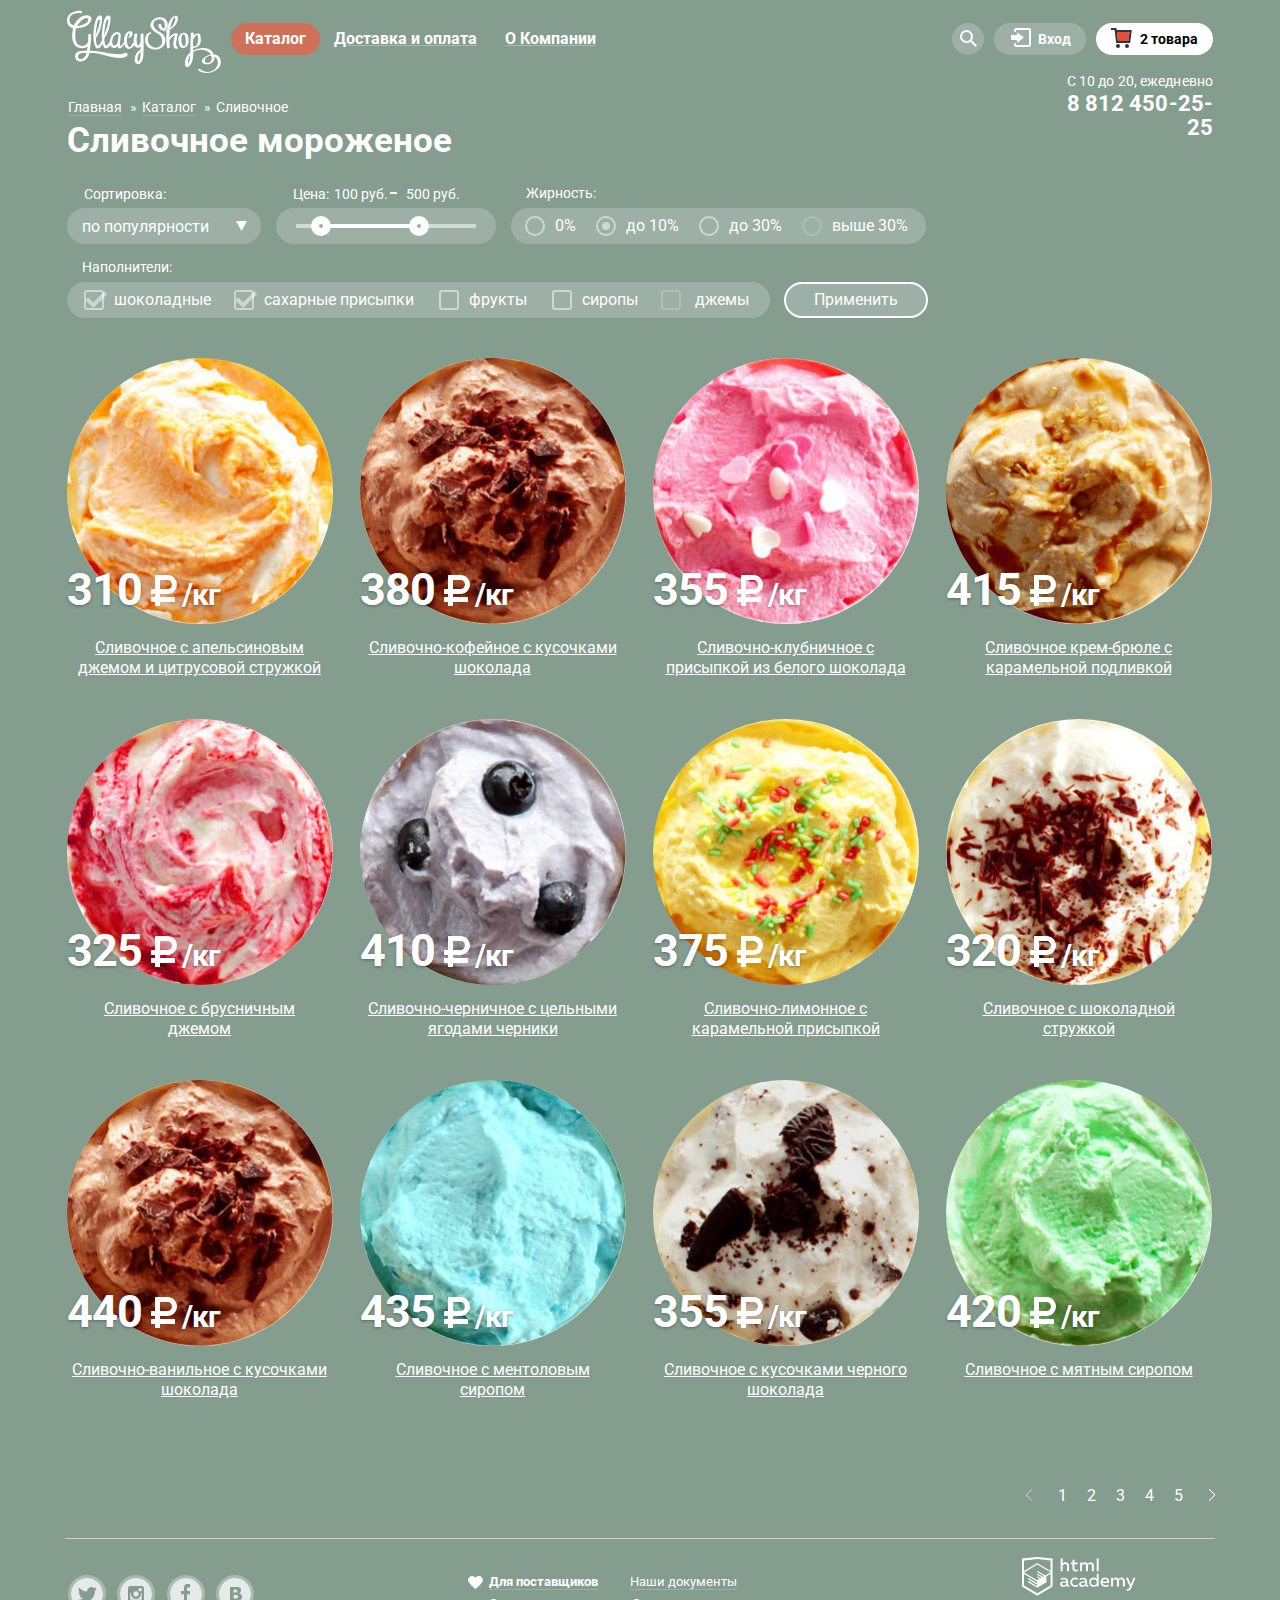
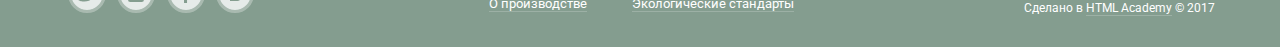
==== catalog.html @ d4433af8 "display none fixed in a radio and checkboxes" ====
<!DOCTYPE html>
<html lang="ru">
  <head>
    <meta charset="UTF-8">
    <title>HTML Academy: Глэйси, каталог</title>
    <link rel="stylesheet" href="css/normalize.css">
    <link rel="stylesheet" href="css/style.min.css">
  </head>
  <body>
    <div class="main-content inner-content">
      <div class="site-wrapper">
        <header class="main-header">
          <nav class="header-nav">
            <a href="index.html" class="main-page-link">
            <img class="top-header-logo" src="img/svg/logo-big.svg" width="154" height="64" alt="Логотип интернет-магазина мороженного &laquo;Gllacy Shop&raquo;"></a>
            <ul class="header-left-navigation-list _inner-left-nav-list">
              <li class="header-left-navigation-item">
                <a class="header-left-navigation-link __page-active">Каталог</a>
                <ul class="dropdown-inner">
                  <li class="dropdown-inner-item dropdown-underline">
                    <a class="dropdown-inner-link inner-title">Новинки</a>
                  </li>
                  <li class="dropdown-inner-item">
                    <a href="catalog.html" class="dropdown-inner-link __link-active">Сливочное</a>
                  </li>
                  <li class="dropdown-inner-item">
                    <a href="#" class="dropdown-inner-link">Щербеты</a>
                  </li>
                  <li class="dropdown-inner-item">
                    <a href="#" class="dropdown-inner-link">Фруктовый лед</a>
                  </li>
                  <li class="dropdown-inner-item">
                    <a href="#" class="dropdown-inner-link">Мелорин</a>
                  </li>
                </ul>
              </li>
              <li class="header-left-navigation-item">
                <a class="header-left-navigation-link" href="#">Доставка и оплата</a>
              </li>
              <li class="header-left-navigation-item">
                <a class="header-left-navigation-link" href="#">О Компании</a>
              </li>
            </ul>
            <ul class="header-right-navigation-list">
              <li class="header-right-navigation-item">
                <a class="header-right-navigation-link user-search" href="#">
                  <svg xmlns="http://www.w3.org/2000/svg" xmlns:xlink="http://www.w3.org/1999/xlink" width="35" height="35" viewBox="0 0 35 35">
                    <path class="lens" fill="#FFF" d="M16.958 15.527L11.75 10.32A6.455 6.455 0 0 0 13 6.5 6.5 6.5 0 1 0 6.5 13a6.465 6.465 0 0 0 3.839-1.263l5.205 5.204 1.414-1.414zM6.5 11C4.019 11 2 8.981 2 6.5S4.019 2 6.5 2 11 4.019 11 6.5 8.981 11 6.5 11z"></path>
                  </svg>
                </a>
                <form action="#" method="POST">
                  <label for="user-search" class="user-search-field"><span class="visually-hidden">Поиск</span>
                  <input type="text" class="user-search-text common-inputs" id="user-search" name="user-search" placeholder="Что ищем?">
                  </label>									
                </form>
              </li>
              <li class="header-right-navigation-item">
                <a class="header-right-navigation-link user-login" href="#">
                  <svg xmlns="http://www.w3.org/2000/svg" xmlns:xlink="http://www.w3.org/1999/xlink" width="21" height="19" viewBox="0 0 21 19">
                    <g fill="#FFF">
                      <path class="login" d="M6 14.875L12.917 9.5 6 4.125v2.917H-.042v4.917H6z"></path>
                      <path class="login" d="M18 0H5C3.9 0 3 .9 3 2v2h2V2h13v15H5v-2H3v2c0 1.1.9 2 2 2h13c1.1 0 2-.9 2-2V2c0-1.1-.9-2-2-2z"></path>
                    </g>
                  </svg>
                  Вход
                </a>
                <ul class="user-login-list">
                  <li>
                    <h2 class="visually-hidden">Вход в личный кабинет</h2>
                    <form class="user-login-form">
                      <p class="user-login-item">
                        <label for="user-login" class="visually-hidden">Электронная почта</label>
                        <input type="text" class="user-email-text common-inputs input-width" name="user-login" id="user-login" placeholder="Электронная почта" required>
                      </p>
                      <p class="user-login-item">
                        <label for="user-password" class="visually-hidden">Пароль</label>
                        <input type="text" class="user-password-text common-inputs input-width" name="user-password" id="user-password" placeholder="Пароль" required>
                      </p>
                      <div class="links-wrapper">
                        <p class="links-block">
                          <a href="#" class="forgot-password">Забыли пароль?</a>
                          <a href="#" class="new-registration">Новая регистрация</a>
                        </p>
                        <input type="submit" name="form-enter-btn" class="form-enter-btn btn-red-shadow" value="Войти">
                      </div>
                    </form>
                  </li>
                </ul>
              </li>
              <li class="header-right-navigation-item">
                <a class="header-right-navigation-link user-basket __not-empty-basket" href="#">
                  <svg xmlns="http://www.w3.org/2000/svg" width="21" height="20" viewBox="0 0 21 20">
                    <path fill="#E84D37" d="M5.888 4.031L6.922 13h10.45l1.176-8.969z"></path>
                    <circle fill="#343434" cx="6.984" cy="18" r="2"></circle>
                    <circle fill="#343434" cx="15.984" cy="18" r="2"></circle>
                    <path fill="#343434" d="M5.657 2.031L5.422 0H0v2h3.64l1.5 13h13.988l1.699-12.969H5.657zM17.372 13H6.922L5.888 4.031h12.66L17.372 13z"></path>
                  </svg>
                  2 товара
                </a>
                <ul class="goods-of-basket">
                  <li class="basket-goods-wrapper">
                    <ul class="basket-goods-list">
                      <li class="basket-goods-item">
                        <button class="goods-delete-btn" type="button">
                        <span class="visually-hidden">Удалить товар</span>
                        </button>
                        <div class="goods-item-logo goods-orange"></div>
                        <p class="goods-item-title">Пломбир с апельсиновым джемом</p>
                        <span class="goods-item-count">1,5 кг x <span class="goods-item-sum">300 руб.</span></span>
                        <span class="goods-item-price">300 руб.</span>
                      </li>
                      <li class="basket-goods-item">
                        <button class="goods-delete-btn" type="button">
                        <span class="visually-hidden">Удалить товар</span>
                        </button>
                        <div class="goods-item-logo goods-strawberry"></div>
                        <p class="goods-item-title">Пломбир с апельсиновым джемом</p>
                        <span class="goods-item-count">1,5 кг x <span class="goods-item-sum">300 руб.</span></span>
                        <span class="goods-item-price">300 руб.</span>
                      </li>
                    </ul>
                    <div class="basket-line"></div>
                    <div class="goods-summary-list">
                      <p class="goods-total-sum">
                        Итого: 750 руб.
                      </p>
                      <p class="goods-total-sum">
                        <a class="goods-purchase-btn btn-red-shadow">Оформить заказ</a>
                      </p>
                    </div>
                  </li>
                </ul>
              </li>
            </ul>
            <p class="header-right-contacts _inner-page-contacts">
              С 10 до 20, ежедневно <span class="nav-working-tel">8 812 450-25-25</span>
            </p>
          </nav>
        </header>
        <ul class="breadcrumbs">
          <li class="breadcrumbs-item">
            <a class="catalog-navigation-link index-page-link" href="index.html">Главная</a>
          </li>
          <li class="breadcrumbs-item">
            <a class="catalog-navigation-link catalog-page-link" href="#">Каталог</a>
          </li>
          <li class="breadcrumbs-item">
            <a class="catalog-navigation-link current-page-link">Сливочное</a>
          </li>
        </ul>
        <h1 class="content-title">Сливочное мороженое</h1>
        <section class="catalog-filters">
          <p class="visually-hidden">Фильтр товаров</p>
          <form class="filters-block" method="get" action="https://echo.htmlacademy.ru">
            <div class="form-filters-top">
              <div class="select-wrap">
                <span class="select-sort-title _sort-self-title">Сортировка:</span>
                <select name="select-sort" id="select-sort" class="select-sort">
                  <option value="by-popular" class="select-sort-item" selected>по популярности</option>
                  <option value="by-low-price" class="select-sort-item">сначала недорогие</option>
                  <option value="by-high-price" class="select-sort-item">сначала дорогие</option>
                  <option value="by-fat" class="select-sort-item">по жирности</option>
                </select>
                <svg class="select-arrow-down" xmlns="http://www.w3.org/2000/svg" width="11" height="10" viewBox="0 0 11 10">
                  <path id="icon-down" fill="#ffffff" d="M5.5 10L0 0h11"></path>
                </svg>
              </div>
              <div class="range-wrap">
                <div class="range-title">
                  <span class="range-duo-title _price-self-title">Цена:</span>
                  <label for="price-min" class="visually-hidden">Цена от</label>
                  <input type="text" name="price-min" id="price-min" class="price-min" placeholder="100 руб.">
                  <label for="price-max" class="visually-hidden">Цена до</label>
                  <input type="text" name="price-max" id="price-max" class="price-max" placeholder="500 руб.">
                </div>
                <div class="range-scale">
                  <div class="range-total">
                    <div class="range-limit"></div>
                  </div>
                  <div class="switch-first"></div>
                  <div class="switch-second"></div>
                </div>
              </div>
              <div class="radio-wrap">
                <span class="radio-wrap-title _fat-self-title">Жирность:</span>
                <div class="filters-background">
                  <ul class="radio-wrap-list">
                    <li class="radio-wrap-item">
                      <input class="fat-filter visually-hidden" type="radio" name="radio" id="fat_0">
                      <label for="fat_0" tabindex="0">0%</label>													
                    </li>
                    <li class="radio-wrap-item">
                      <input class="fat-filter visually-hidden" type="radio" name="radio" id="fat_10" checked>
                      <label for="fat_10" tabindex="0">до 10%</label>
                    </li>
                    <li class="radio-wrap-item">
                      <input class="fat-filter visually-hidden" type="radio" name="radio" id="fat_30">
                      <label for="fat_30" tabindex="0">до 30%</label>
                    </li>
                    <li class="radio-wrap-item">
                      <input class="fat-filter visually-hidden" type="radio" name="radio" id="fat_more_30" disabled>
                      <label for="fat_more_30" tabindex="0">выше 30%</label>
                    </li>
                  </ul>
                </div>
              </div>
            </div>
            <div class="form-filters-bottom">
              <div class="checkbox-wrap">
                <span class="checkbox-wrap-title">Наполнители:</span>
                <div class="filters-background">
                  <ul class="checkbox-list">
                    <li class="checkbox-list-item">
                      <input type="checkbox" class="extends extends_0 visually-hidden" name="extends_0" id="extends_0" checked>
                      <label for="extends_0" tabindex="0">шоколадные</label>
                    </li>
                    <li class="checkbox-list-item">
                      <input type="checkbox" class="extends extends_1 visually-hidden" name="extends_1" id="extends_1" checked>
                      <label for="extends_1" tabindex="0">сахарные присыпки</label>
                    </li>
                    <li class="checkbox-list-item">
                      <input type="checkbox" class="extends extends_2 visually-hidden" name="extends_2" id="extends_2">
                      <label for="extends_2" tabindex="0">фрукты</label>
                    </li>
                    <li class="checkbox-list-item">
                      <input type="checkbox" class="extends extends_3 visually-hidden" name="extends_3" id="extends_3">
                      <label for="extends_3" tabindex="0">сиропы</label>
                    </li>
                    <li class="checkbox-list-item">
                      <input type="checkbox" class="extends extends_4 visually-hidden" name="extends_4" id="extends_4" disabled>
                      <label for="extends_4" tabindex="0">джемы</label>
                    </li>
                  </ul>
                </div>
              </div>
              <button type="submit" class="form-accept-btn">Применить</button>
            </div>
          </form>
        </section>
        <section class="catalog-block">
          <ul class="catalog-list">
            <li class="catalog-item item-padding">
              <img class="catalog-item-img" alt="Сливочное с апельсиновым джемом и цитрусовой стружкой" width="266" height="266" src="img/jpeg/ice-orange.jpg">
              <p class="catalog-item-sum">
                310 
                <span class="inner-amount">
                  <svg xmlns="http://www.w3.org/2000/svg" width="31" height="36" viewBox="0 0 31 36">
                    <path fill="#FFF" d="M11 21h7.451c5.247 0 9.5-4.253 9.5-9.5S23.698 2 18.451 2H6v14H2v5h4v3H2v5h4v4h5v-4h15v-5H11v-3zm0-14h7.451v-.03a4.53 4.53 0 0 1 0 9.06V16H11V7z"></path>
                  </svg>
                </span>
                <span class="ice-weight">/кг</span>
              </p>
              <p class="link-description">
                <a class="catalog-item-link" href="#">Сливочное с апельсиновым джемом и цитрусовой стружкой</a>
              </p>
              <a class="catalog-fast-preview btn-red-shadow">Быстрый просмотр</a>
            </li>
            <li class="catalog-item item-padding">
              <img class="catalog-item-img" alt="Сливочно-кофейное с кусочками шоколада" width="266" height="266" src="img/jpeg/ice-choco.jpg">
              <p class="catalog-item-sum">
                380 
                <span class="inner-amount">
                  <svg xmlns="http://www.w3.org/2000/svg" width="31" height="36" viewBox="0 0 31 36">
                    <path fill="#FFF" d="M11 21h7.451c5.247 0 9.5-4.253 9.5-9.5S23.698 2 18.451 2H6v14H2v5h4v3H2v5h4v4h5v-4h15v-5H11v-3zm0-14h7.451v-.03a4.53 4.53 0 0 1 0 9.06V16H11V7z"></path>
                  </svg>
                </span>
                <span class="ice-weight">/кг</span>
              </p>
              <p class="link-description">
                <a class="catalog-item-link" href="#">Сливочно-кофейное с кусочками шоколада</a>
              </p>
              <a class="catalog-fast-preview btn-red-shadow">Быстрый просмотр</a>
            </li>
            <li class="catalog-item item-padding">
              <img class="catalog-item-img" alt="Сливочно-клубничное с присыпкой из белого шоколада" width="266" height="266" src="img/jpeg/ice-strawberry.jpg">
              <p class="catalog-item-sum">
                355 
                <span class="inner-amount">
                  <svg xmlns="http://www.w3.org/2000/svg" width="31" height="36" viewBox="0 0 31 36">
                    <path fill="#FFF" d="M11 21h7.451c5.247 0 9.5-4.253 9.5-9.5S23.698 2 18.451 2H6v14H2v5h4v3H2v5h4v4h5v-4h15v-5H11v-3zm0-14h7.451v-.03a4.53 4.53 0 0 1 0 9.06V16H11V7z"></path>
                  </svg>
                </span>
                <span class="ice-weight">/кг</span>
              </p>
              <p class="link-description">
                <a class="catalog-item-link" href="#">Сливочно-клубничное с присыпкой из белого шоколада</a>
              </p>
              <a class="catalog-fast-preview btn-red-shadow">Быстрый просмотр</a>
            </li>
            <li class="catalog-item item-padding">
              <img class="catalog-item-img" alt="Сливочное крем-брюле с карамельной подливкой" width="266" height="266" src="img/jpeg/ice-caramel.jpg">
              <p class="catalog-item-sum">
                415 
                <span class="inner-amount">
                  <svg xmlns="http://www.w3.org/2000/svg" width="31" height="36" viewBox="0 0 31 36">
                    <path fill="#FFF" d="M11 21h7.451c5.247 0 9.5-4.253 9.5-9.5S23.698 2 18.451 2H6v14H2v5h4v3H2v5h4v4h5v-4h15v-5H11v-3zm0-14h7.451v-.03a4.53 4.53 0 0 1 0 9.06V16H11V7z"></path>
                  </svg>
                </span>
                <span class="ice-weight">/кг</span>
              </p>
              <p class="link-description">
                <a class="catalog-item-link" href="#">Сливочное крем-брюле с карамельной подливкой</a>
              </p>
              <a class="catalog-fast-preview btn-red-shadow">Быстрый просмотр</a>
            </li>
            <li class="catalog-item item-padding">
              <img class="catalog-item-img" src="img/jpeg/ice-cowberry.jpg" alt="Сливочное с брусничным джемом" width="266" height="266">
              <p class="catalog-item-sum">
                325 
                <span class="inner-amount">
                  <svg xmlns="http://www.w3.org/2000/svg" width="31" height="36" viewBox="0 0 31 36">
                    <path fill="#FFF" d="M11 21h7.451c5.247 0 9.5-4.253 9.5-9.5S23.698 2 18.451 2H6v14H2v5h4v3H2v5h4v4h5v-4h15v-5H11v-3zm0-14h7.451v-.03a4.53 4.53 0 0 1 0 9.06V16H11V7z"></path>
                  </svg>
                </span>
                <span class="ice-weight">/кг</span>
              </p>
              <p class="link-description">
                <a class="catalog-item-link" href="#">Сливочное с брусничным джемом</a>								
              </p>
              <a class="catalog-fast-preview btn-red-shadow">Быстрый просмотр</a>
            </li>
            <li class="catalog-item item-padding">
              <img class="catalog-item-img" src="img/jpeg/ice-blueberry.jpg" alt="Сливочно-черничное с цельными ягодами черники" width="266" height="266">
              <p class="catalog-item-sum">
                410 
                <span class="inner-amount">
                  <svg xmlns="http://www.w3.org/2000/svg" width="31" height="36" viewBox="0 0 31 36">
                    <path fill="#FFF" d="M11 21h7.451c5.247 0 9.5-4.253 9.5-9.5S23.698 2 18.451 2H6v14H2v5h4v3H2v5h4v4h5v-4h15v-5H11v-3zm0-14h7.451v-.03a4.53 4.53 0 0 1 0 9.06V16H11V7z"></path>
                  </svg>
                </span>
                <span class="ice-weight">/кг</span>
              </p>
              <p class="link-description">
                <a class="catalog-item-link" href="#">Сливочно-черничное с цельными ягодами черники</a>
              </p>
              <a class="catalog-fast-preview btn-red-shadow">Быстрый просмотр</a>
            </li>
            <li class="catalog-item item-padding">
              <img class="catalog-item-img" src="img/jpeg/ice-lemon.jpg" alt="Сливочно-лимонное с карамельной присыпкой" width="266" height="266">
              <p class="catalog-item-sum">
                375 
                <span class="inner-amount">
                  <svg xmlns="http://www.w3.org/2000/svg" width="31" height="36" viewBox="0 0 31 36">
                    <path fill="#FFF" d="M11 21h7.451c5.247 0 9.5-4.253 9.5-9.5S23.698 2 18.451 2H6v14H2v5h4v3H2v5h4v4h5v-4h15v-5H11v-3zm0-14h7.451v-.03a4.53 4.53 0 0 1 0 9.06V16H11V7z"></path>
                  </svg>
                </span>
                <span class="ice-weight">/кг</span>
              </p>
              <p class="link-description">
                <a class="catalog-item-link" href="#">Сливочно-лимонное с карамельной присыпкой</a>
              </p>
              <a class="catalog-fast-preview btn-red-shadow">Быстрый просмотр</a>
            </li>
            <li class="catalog-item item-padding">
              <img class="catalog-item-img" src="img/jpeg/ice-powder.jpg" alt="Сливочное с шоколадной стружкой" width="266" height="266">
              <p class="catalog-item-sum">
                320 
                <span class="inner-amount">
                  <svg xmlns="http://www.w3.org/2000/svg" width="31" height="36" viewBox="0 0 31 36">
                    <path fill="#FFF" d="M11 21h7.451c5.247 0 9.5-4.253 9.5-9.5S23.698 2 18.451 2H6v14H2v5h4v3H2v5h4v4h5v-4h15v-5H11v-3zm0-14h7.451v-.03a4.53 4.53 0 0 1 0 9.06V16H11V7z"></path>
                  </svg>
                </span>
                <span class="ice-weight">/кг</span>
              </p>
              <p class="link-description">
                <a class="catalog-item-link" href="#">Сливочное с шоколадной стружкой</a>								
              </p>
              <a class="catalog-fast-preview btn-red-shadow">Быстрый просмотр</a>
            </li>
            <li class="catalog-item item-padding">
              <img class="catalog-item-img" src="img/jpeg/ice-choco.jpg" alt="Сливочно-ванильное с кусочками шоколада" width="266" height="266">
              <p class="catalog-item-sum">
                440 
                <span class="inner-amount">
                  <svg xmlns="http://www.w3.org/2000/svg" width="31" height="36" viewBox="0 0 31 36">
                    <path fill="#FFF" d="M11 21h7.451c5.247 0 9.5-4.253 9.5-9.5S23.698 2 18.451 2H6v14H2v5h4v3H2v5h4v4h5v-4h15v-5H11v-3zm0-14h7.451v-.03a4.53 4.53 0 0 1 0 9.06V16H11V7z"></path>
                  </svg>
                </span>
                <span class="ice-weight">/кг</span>
              </p>
              <p class="link-description">
                <a class="catalog-item-link" href="#">Сливочно-ванильное с кусочками шоколада</a>
              </p>
              <a class="catalog-fast-preview btn-red-shadow">Быстрый просмотр</a>
            </li>
            <li class="catalog-item item-padding">
              <img class="catalog-item-img" src="img/jpeg/ice-menthol.jpg" alt="Сливочное с ментоловым сиропом" width="266" height="266">
              <p class="catalog-item-sum">
                435 
                <span class="inner-amount">
                  <svg xmlns="http://www.w3.org/2000/svg" width="31" height="36" viewBox="0 0 31 36">
                    <path fill="#FFF" d="M11 21h7.451c5.247 0 9.5-4.253 9.5-9.5S23.698 2 18.451 2H6v14H2v5h4v3H2v5h4v4h5v-4h15v-5H11v-3zm0-14h7.451v-.03a4.53 4.53 0 0 1 0 9.06V16H11V7z"></path>
                  </svg>
                </span>
                <span class="ice-weight">/кг</span>
              </p>
              <p class="link-description">
                <a class="catalog-item-link" href="#">Сливочное с ментоловым сиропом</a>								
              </p>
              <a class="catalog-fast-preview btn-red-shadow">Быстрый просмотр</a>
            </li>
            <li class="catalog-item item-padding">
              <img class="catalog-item-img" src="img/jpeg/ice-black-choco.jpg" alt="Сливочное с кусочками черного шоколада" width="266" height="266">
              <p class="catalog-item-sum">
                355 
                <span class="inner-amount">
                  <svg xmlns="http://www.w3.org/2000/svg" width="31" height="36" viewBox="0 0 31 36">
                    <path fill="#FFF" d="M11 21h7.451c5.247 0 9.5-4.253 9.5-9.5S23.698 2 18.451 2H6v14H2v5h4v3H2v5h4v4h5v-4h15v-5H11v-3zm0-14h7.451v-.03a4.53 4.53 0 0 1 0 9.06V16H11V7z"></path>
                  </svg>
                </span>
                <span class="ice-weight">/кг</span>
              </p>
              <p class="link-description">
                <a class="catalog-item-link" href="#">Сливочное с кусочками черного шоколада</a>
              </p>
              <a class="catalog-fast-preview btn-red-shadow">Быстрый просмотр</a>
            </li>
            <li class="catalog-item item-padding">
              <img class="catalog-item-img" src="img/jpeg/ice-mint.jpg" alt="Сливочное с мятным сиропом" width="266" height="266">
              <p class="catalog-item-sum">
                420 
                <span class="inner-amount">
                  <svg xmlns="http://www.w3.org/2000/svg" width="31" height="36" viewBox="0 0 31 36">
                    <path fill="#FFF" d="M11 21h7.451c5.247 0 9.5-4.253 9.5-9.5S23.698 2 18.451 2H6v14H2v5h4v3H2v5h4v4h5v-4h15v-5H11v-3zm0-14h7.451v-.03a4.53 4.53 0 0 1 0 9.06V16H11V7z"></path>
                  </svg>
                </span>
                <span class="ice-weight">/кг</span>
              </p>
              <p class="link-description">
                <a class="catalog-item-link" href="#">Сливочное с мятным сиропом</a>								
              </p>
              <a class="catalog-fast-preview btn-red-shadow">Быстрый просмотр</a>
            </li>
          </ul>
        </section>
        <ul class="catalog-pagination">
          <li class="pagination-item">
            <a href="#" class="previous-page">
              <svg xmlns="http://www.w3.org/2000/svg" width="8" height="12" viewBox="0 0 8 12">
                <path fill="#C1C6CE" d="M7.237 5.642L1.729.133a.506.506 0 1 0-.716.716L6.163 6l-5.151 5.15a.507.507 0 0 0 .716.717l5.509-5.509a.504.504 0 0 0 0-.716z"></path>
              </svg>
            </a>
          </li>
          <li class="pagination-item">
            <a class="page-number page-number-current">1</a>
          </li>
          <li class="pagination-item">
            <a class="page-number" href="#">2</a>
          </li>
          <li class="pagination-item">
            <a class="page-number" href="#">3</a>
          </li>
          <li class="pagination-item">
            <a class="page-number" href="#">4</a>
          </li>
          <li class="pagination-item">
            <a class="page-number" href="#">5</a>
          </li>
          <li class="pagination-item">
            <a href="#" class="next-page">
              <svg xmlns="http://www.w3.org/2000/svg" width="8" height="12" viewBox="0 0 8 12">
                <path fill="#fff" d="M7.237 5.642L1.729.133a.506.506 0 1 0-.716.716L6.163 6l-5.151 5.15a.507.507 0 0 0 .716.717l5.509-5.509a.504.504 0 0 0 0-.716z"></path>
              </svg>
            </a>
          </li>
        </ul>
        <div class="footer-line"></div>
        <footer class="main-footer">
          <div class="footer-bottom">
            <ul class="social-list _social-inner">
              <li class="social-item">
                <a class="social-btn social-btn-twitter" href="#">
                  <span class="visually-hidden">Twitter</span>
                  <svg xmlns="http://www.w3.org/2000/svg" width="32" height="32" viewBox="0 0 32 32">
                    <path class="twitter" fill="#e6ebe9" d="M16 0C7.164 0 0 7.164 0 16c0 8.837 7.164 16 16 16 8.837 0 16-7.163 16-16 0-8.836-7.163-16-16-16zm7.944 12.809c-.251 6.516-3.463 10.832-10.992 10.702h-.486c-.447 0-4.543-.443-5.344-1.823 2.479.19 4.247-.406 5.12-1.136-1.048-.289-2.923-.461-3.251-2.848.384.104.618.221 1.299.113-1.307-.824-2.758-1.519-2.679-3.643.311.317 1.164.518 1.46.457-.768-.233-2.149-3.244-.974-4.781 1.984 1.79 4.075 3.482 7.804 3.643.227-2.214 1.24-3.699 3.168-4.325 1.84-.479 3.255.26 3.901 1.138.737-.224 1.453-.466 2.193-.685-.004.833-.569 1.463-.935 1.709.747.165 1.423-.475 1.423-.475-.184.963-1.094 1.725-1.707 1.954z"></path>
                  </svg>
                </a>
              </li>
              <li class="social-item">
                <a class="social-btn social-btn-instagram" href="#">
                  <span class="visually-hidden">Instagram</span>
                  <svg xmlns="http://www.w3.org/2000/svg" width="32" height="32" viewBox="0 0 32 32">
                    <g fill="#e6ebe9">
                      <path class="instagram" d="M20.916 16a4.938 4.938 0 1 1-9.877 0c0-.394.051-.773.138-1.14h-.897v6.838h11.396V14.86h-.897c.086.367.137.746.137 1.14z"></path>
                      <path class="instagram" d="M15.978 18.659c1.466 0 2.659-1.193 2.659-2.659s-1.193-2.659-2.659-2.659c-1.466 0-2.659 1.193-2.659 2.659s1.192 2.659 2.659 2.659zm2.659-8.357h3.039v3.039h-3.039z"></path>
                      <path class="instagram" d="M16 0C7.164 0 0 7.164 0 16c0 8.837 7.164 16 16 16 8.837 0 16-7.163 16-16 0-8.836-7.163-16-16-16zm7.955 21.698a2.285 2.285 0 0 1-2.279 2.279H10.279A2.285 2.285 0 0 1 8 21.698V10.302a2.286 2.286 0 0 1 2.279-2.279h11.396a2.286 2.286 0 0 1 2.279 2.279v11.396z"></path>
                    </g>
                  </svg>
                </a>
              </li>
              <li class="social-item">
                <a class="social-btn social-btn-facebook" href="#">
                  <span class="visually-hidden">Facebook</span>
                  <svg xmlns="http://www.w3.org/2000/svg" width="32" height="32" viewBox="0 0 32 32">
                    <path class="facebook" fill="#e6ebe9" d="M16 0C7.164 0 0 7.163 0 16s7.164 16 16 16c8.837 0 16-7.164 16-16S24.837 0 16 0zm4.062 9.455h-3.021v3.444h3.021v3.445h-3.021v8.61H14.02v-8.61H11v-3.445h3.021V9.455c0-1.902 1.353-3.445 3.021-3.445h3.021v3.445z"></path>
                  </svg>
                </a>
              </li>
              <li class="social-item">
                <a class="social-btn social-btn-vkontakte" href="#">
                  <span class="visually-hidden">Vkontakte</span>
                  <svg xmlns="http://www.w3.org/2000/svg" width="32" height="32" viewBox="0 0 32 32">
                    <g fill="#e6ebe9">
                      <path class="vkontakte" d="M16.637 14.495c.402-.019.719-.082.951-.188.326-.145.54-.33.641-.559.101-.229.15-.496.15-.797 0-.232-.058-.465-.174-.697-.116-.232-.322-.405-.617-.517-.264-.1-.592-.155-.984-.165a76.242 76.242 0 0 0-1.652-.014h-.339v2.965h.565c.571 0 1.057-.009 1.459-.028zm1.481 2.589c-.282-.081-.672-.125-1.166-.132a127.97 127.97 0 0 0-1.55-.009h-.79v3.493h.264c1.014 0 1.74-.003 2.18-.009a3.2 3.2 0 0 0 1.212-.245c.377-.157.633-.364.774-.625s.214-.562.214-.9c0-.446-.088-.788-.261-1.03-.17-.241-.464-.423-.877-.543z"></path>
                      <path class="vkontakte" d="M16 0C7.164 0 0 7.164 0 16c0 8.837 7.164 16 16 16 8.837 0 16-7.163 16-16 0-8.836-7.163-16-16-16zm6.602 20.531a3.73 3.73 0 0 1-1.124 1.327c-.552.415-1.161.71-1.823.886s-1.501.264-2.519.264h-6.121V8.987h5.443c1.13 0 1.957.038 2.48.113a5.126 5.126 0 0 1 1.561.5c.533.27.929.632 1.189 1.087.26.455.392.975.392 1.558 0 .678-.179 1.278-.536 1.795-.358.518-.863.92-1.517 1.208v.075c.917.182 1.642.559 2.179 1.13.537.571.807 1.325.807 2.261 0 .678-.138 1.283-.411 1.817z"></path>
                    </g>
                  </svg>
                </a>
              </li>
            </ul>
            <ul class="footer-subnavigation">
              <li class="footer-subnavigation-item">
                <a class="footer-subnavigation-link footer-link-heart" href="#">Для поставщиков</a>
              </li>
              <li class="footer-subnavigation-item">
                <a class="footer-subnavigation-link" href="#">Наши документы</a>
              </li>
              <li class="footer-subnavigation-item">
                <a class="footer-subnavigation-link" href="#">О производстве</a>
              </li>
              <li class="footer-subnavigation-item">
                <a class="footer-subnavigation-link" href="#">Экологические стандарты</a>
              </li>
            </ul>
            <div class="footer-copyright">
              <p class="footer-copyright-text">
                <a class="go-to-htmlacademy" href="https://htmlacademy.ru/intensive/htmlcss">
                <img src="img/svg/logo-htmlacademy-small.svg" alt="Логотип HTMLAcademy" width="120" height="39" class="footer-studio-logo">
                </a>
                Сделано в <a class="footer-studio-label" href="https://htmlacademy.ru/intensive/htmlcss">HTML Academy</a> © 2017
              </p>
            </div>
          </div>
        </footer>
      </div>
    </div>
  </body>
</html>
---- css/style.min.css ----
@import url(https://fonts.googleapis.com/css?family=Roboto:400,700&subset=cyrillic);html,body{margin:0;padding:0}body{font-family:'roboto','Arial',sans-serif;font-size:16px;line-height:20px}.main-content{-webkit-transition:background-image .5s ease,background-color .5s ease;-o-transition:background-image .5s ease,background-color .5s ease;transition:background-image .5s ease,background-color .5s ease;color:#fff;background-color:#849d8f;background-image:url(../img/jpeg/ice-big.png);background-repeat:no-repeat;background-position:top center}.site-wrapper{width:1200px;margin:0 auto}.main-content::before,.main-content::after{visibility:hidden;content:''}.main-content::before{background-image:url(../img/jpeg/ice-big-2.png)}.main-content::after{background-image:url(../img/jpeg/ice-big-3.png)}input[type='email'],.common-inputs,.feedback-area{min-width:345px;margin-right:5px;padding:10px;border:1px solid #b2b2b2;border-radius:5px;background-color:#fff}input[type='email']:hover,.common-inputs:hover{-webkit-box-shadow:0 0 0 1px rgba(211,211,210,1) inset;box-shadow:0 0 0 1px rgba(211,211,210,1) inset}.header-left-navigation-list,.header-right-navigation-list,.catalog-item,.breadcrumbs-item,.pagination-item,.features-item,.user-login-list{list-style-type:none}.header-left-navigation-link,.main-navigation-link,.catalog-navigation-link,.page-number{font-weight:700;text-decoration:none;color:#fff;border-bottom:1px solid rgb(157,177,165)}.main-header{position:relative;-webkit-box-sizing:border-box;box-sizing:border-box;padding:10px 27px 0 27px}.header-nav{position:relative;display:-webkit-box;display:-ms-flexbox;display:flex;margin-right:auto;margin-left:auto;-webkit-box-align:center;-ms-flex-align:center;align-items:center;-ms-flex-wrap:wrap;flex-wrap:wrap}.top-header-logo{-ms-flex-item-align:start;align-self:flex-start}.header-left-navigation-list{display:-webkit-box;display:-ms-flexbox;display:flex;margin:0;margin-left:2px;padding:0;padding-left:8px;-webkit-box-align:center;-ms-flex-align:center;align-items:center;-ms-flex-wrap:wrap;flex-wrap:wrap}._inner-left-nav-list{margin-bottom:7px;margin-left:2px}.header-left-navigation-item{position:relative;padding-bottom:5px}.header-left-navigation-link{font-size:16px;line-height:18px;display:inline-block;padding:7px 14px;text-decoration:underline solid rgba(255,255,255,.3);border-bottom:none;-webkit-text-decoration:underline solid rgba(255,255,255,.3)}.__page-active{text-decoration:none;border-radius:20px;background-color:#d07058}.header-left-navigation-item:hover .header-left-navigation-link{color:#000;border-bottom:none;border-radius:25px;background-color:#fff}.header-left-navigation-link:not(.__page-active):active{color:#000;background-color:#eaeaea;-webkit-box-shadow:inset 0 2px 2px 0 rgba(105,105,105,.9);box-shadow:inset 0 2px 2px 0 rgba(105,105,105,.9)}.header-left-navigation-item:hover .dropdown-inner{display:block}.dropdown-inner{position:absolute;z-index:1;top:37px;display:none;overflow:hidden;width:145px;margin:0;padding:0;list-style:none;border-radius:5px;background-color:#f7f6f1;font-size:14px;line-height:16px}.dropdown-inner-item{width:100%}.dropdown-inner-link{display:inline-block;width:100%;padding:7px 15px;text-decoration:none;color:#000}.__link-active{background-color:#d07058}.dropdown-inner-link:not(.inner-title):hover{background-color:rgba(251,222,216,.9)}.dropdown-inner-link:not(.__link-active):not(.inner-title):active{background-color:rgba(246,181,165,.9)}.inner-title{font-weight:700;background-image:-webkit-gradient(linear,left top,left bottom,from(#d1d0ce),to(#d1d0ce));background-image:-webkit-linear-gradient(#d1d0ce,#d1d0ce);background-image:-o-linear-gradient(#d1d0ce,#d1d0ce);background-image:linear-gradient(#d1d0ce,#d1d0ce);background-repeat:no-repeat;background-position:left 7px bottom;background-size:128px 1px}.header-right-navigation-list{font-size:14px;line-height:16px;display:-webkit-box;display:-ms-flexbox;display:flex;width:450px;margin:0;margin-bottom:7px;margin-left:auto;padding:0;-webkit-box-pack:end;-ms-flex-pack:end;justify-content:flex-end;-webkit-box-align:center;-ms-flex-align:center;align-items:center;-ms-flex-wrap:wrap;flex-wrap:wrap}._main-list{margin-bottom:0}.header-right-navigation-item{position:relative;margin-left:10px;padding-bottom:5px}.header-right-navigation-item:hover .goods-of-basket{z-index:4;display:-webkit-box;display:-ms-flexbox;display:flex}.header-right-navigation-link{font-weight:700;display:inline-block;vertical-align:middle;text-decoration:none;color:#fff}.header-right-navigation-link:active{color:#000;background-color:#eaeaea;-webkit-box-shadow:inset 0 2px 2px 0 rgba(105,105,105,.9);box-shadow:inset 0 2px 2px 0 rgba(105,105,105,.9)}.user-search{position:relative;width:32px;height:32px;text-align:center;border-radius:50%;background-color:rgba(255,255,255,.2)}.header-right-navigation-item:hover .user-search,.header-right-navigation-item:hover .user-login,.header-right-navigation-item:hover .user-basket{cursor:pointer;color:#000;background-color:#fff}.user-search svg{position:absolute;top:7px;left:8px}.header-right-navigation-item:hover svg .lens,.header-right-navigation-item:hover svg .login,.header-right-navigation-item:hover svg .basket{fill:#000}.user-search-field{position:absolute;top:37px;right:0;display:none;padding:20px 10px;border-radius:5px;background-color:#f7f6f1;-webkit-box-shadow:0 10px 30px 0 rgba(0,0,0,.5);box-shadow:0 10px 30px 0 rgba(0,0,0,.5)}.header-right-navigation-item:hover .user-search-field{z-index:1;display:block}.header-right-navigation-item:hover{border-radius:20px}.user-search-field .user-search-text{width:310px;margin-right:0}.user-login{position:relative;-webkit-box-sizing:border-box;box-sizing:border-box;width:92px;padding-top:8px;padding-bottom:8px;padding-left:28px;text-align:center;border-radius:25px;background-color:rgba(255,255,255,.2)}.user-login svg{position:absolute;top:5px;left:17px}.user-login-list{position:relative;display:none}.header-right-navigation-item:hover .user-login-list{display:block}.user-login-form{position:absolute;z-index:1;top:5px;right:0;-webkit-box-sizing:border-box;box-sizing:border-box;width:275px;padding:20px 20px;border-radius:5px;background-color:#f7f6f1;-webkit-box-shadow:0 10px 30px 0 rgba(0,0,0,.5);box-shadow:0 10px 30px 0 rgba(0,0,0,.5)}.user-login-item{margin:0;margin-bottom:20px}.links-wrapper{display:-webkit-box;display:-ms-flexbox;display:flex;flex-direction:row-reverse;-webkit-box-orient:horizontal;-webkit-box-direction:reverse;-ms-flex-direction:row-reverse;-ms-flex-wrap:wrap;flex-wrap:wrap}.links-block{font-size:13px;line-height:24px;width:120px;margin:0;margin-left:15px}.links-block a{color:#000}.links-block a:hover,.footer-studio-label:hover,.footer-subnavigation-link:hover,.catalog-item-link:hover,.rubric-link:hover,.catalog-navigation-link:hover{color:#e84d37}.input-width{-webkit-box-sizing:border-box;box-sizing:border-box;min-width:100%}.form-enter-btn{font-weight:700;padding:17px 25px;text-align:center;color:#fff;border:none;border-radius:30px;background-image:-webkit-gradient(linear,left bottom,left top,from(#e74a35),to(#f26843));background-image:-webkit-linear-gradient(bottom,#e74a35,#f26843);background-image:-o-linear-gradient(bottom,#e74a35,#f26843);background-image:linear-gradient(to top,#e74a35,#f26843)}.user-basket{position:relative;-webkit-box-sizing:border-box;box-sizing:border-box;width:117px;padding-top:8px;padding-right:13px;padding-bottom:8px;padding-left:42px;text-align:center;border-radius:25px;background-color:rgba(255,255,255,.2)}.user-basket svg{position:absolute;top:5px;left:15px}._main-basket{width:100px}.__not-empty-basket{color:#000;background-color:#fff}.__not-empty-basket svg #basket{fill:#000}.goods-of-basket{font-size:13px;line-height:16px;position:absolute;z-index:1;top:37px;right:0;display:-webkit-box;display:-ms-flexbox;display:flex;display:none;-webkit-box-orient:vertical;-webkit-box-direction:normal;-ms-flex-direction:column;flex-direction:column;-webkit-box-sizing:border-box;box-sizing:border-box;width:540px;padding:0;padding:25px 15px 5px 15px;list-style:none;color:#000;border-radius:5px;background-color:#f7f6f1;-webkit-box-shadow:0 10px 30px 0 rgba(0,0,0,.5);box-shadow:0 10px 30px 0 rgba(0,0,0,.5);-ms-flex-wrap:wrap;flex-wrap:wrap}.basket-goods-wrapper{position:relative}.basket-goods-list{display:-webkit-box;display:-ms-flexbox;display:flex;padding:0;list-style:inherit;-ms-flex-wrap:wrap;flex-wrap:wrap}.basket-line{position:absolute;left:0;width:500px;height:1px;background-color:#cacac7}.basket-goods-item{position:relative;display:-webkit-box;display:-ms-flexbox;display:flex;margin-bottom:35px;-webkit-box-align:center;-ms-flex-align:center;align-items:center}.goods-delete-btn{position:relative;left:-7px;display:inline-block;padding:10px;cursor:pointer;border:none;background:transparent}.goods-item-logo{width:32px;height:32px;margin-right:15px;margin-left:20px;border-radius:50%;background-repeat:no-repeat;background-size:cover}.goods-orange{background-image:url(../img/jpeg/ice-orange.jpg)}.goods-strawberry{background-image:url(../img/jpeg/ice-strawberry.jpg)}.goods-item-title{margin:0;margin-right:30px}.goods-delete-btn::before,.goods-delete-btn::after{position:absolute;top:10px;left:2px;display:inline-block;width:15px;height:1px;content:'';background-color:#000}.goods-delete-btn::before{-webkit-transform:rotate(45deg);-ms-transform:rotate(45deg);transform:rotate(45deg)}.goods-delete-btn::after{-webkit-transform:rotate(-45deg);-ms-transform:rotate(-45deg);transform:rotate(-45deg)}.goods-item-count{margin-right:30px}.goods-item-sum{color:#a6a6a5}.goods-summary-list{display:-webkit-box;display:-ms-flexbox;display:flex;flex-direction:column;width:180px;margin-top:10px;margin-left:auto;padding:0;list-style:none;-webkit-box-orient:vertical;-webkit-box-direction:normal;-ms-flex-direction:column;-webkit-box-pack:end;-ms-flex-pack:end;justify-content:flex-end}.goods-total-sum{font-size:15px;font-weight:700;line-height:18px;margin:0;margin-bottom:20px;text-align:right}.goods-purchase-btn{font-size:18px;font-weight:700;line-height:24px;padding:10px 15px;text-align:center;color:#fff;border:none;border-radius:30px;background-image:-webkit-gradient(linear,left bottom,left top,from(#e74a35),to(#f26843));background-image:-webkit-linear-gradient(bottom,#e74a35,#f26843);background-image:-o-linear-gradient(bottom,#e74a35,#f26843);background-image:linear-gradient(to top,#e74a35,#f26843)}.header-right-contacts{font-size:14px;line-height:16px;position:absolute;top:59px;right:27px;width:170px;text-align:right;letter-spacing:.1px}._inner-page-contacts{position:absolute;top:49px;right:0}.nav-working-time{margin-bottom:2px;text-align:right}.nav-working-tel{font-size:22px;font-weight:700;line-height:24px;display:inline-block;padding-top:3px}.visually-hidden{position:absolute;overflow:hidden;clip:rect(0 0 0 0);width:1px;height:1px;margin:-1px;padding:0;white-space:nowrap;border:0;-webkit-clip-path:inset(100%);clip-path:inset(100%)}.inner-content{background-image:none}.main-present{position:relative;margin-bottom:40px;padding-top:318px;text-align:center;color:#fff}.main-slider{position:relative;margin:0;text-align:center}.slider-list{margin:0;padding:0;list-style:none}.current-slide{display:none}.slide-title{font-size:60px;font-weight:800;line-height:60px;width:700px;margin:0 auto;margin-bottom:30px}.slider-controls{font-size:0;position:absolute;z-index:3;bottom:23px;left:27px}.slider-controls label{display:inline-block;width:17px;height:17px;margin-right:8px;cursor:pointer;vertical-align:top;border:2px solid #fff;border-radius:50%;background-color:transparent}.slider-controls label:hover{background-color:rgba(255,255,255,.3)}#pduct-1:checked~.main-content{background-color:#849d8f;background-image:url(../img/jpeg/ice-big.png)}#product-2:checked~.main-content{background-color:#8996a6;background-image:url(../img/jpeg/ice-big-2.png)}#product-3:checked~.main-content{background-color:#9d8b84;background-image:url(../img/jpeg/ice-big-3.png)}#product-1:checked~.main-content #raspberry-slide,#product-2:checked~.main-content #lemon-slide,#product-3:checked~.main-content #strawberry-slide{display:inline-block}#product-1:checked~.main-content label[for='product-1'],#product-2:checked~.main-content label[for='product-2'],#product-3:checked~.main-content label[for='product-3']{background-color:#fff}.btn-red-shadow{-webkit-box-shadow:0 2px 5px 0 rgba(160,32,11,.5);box-shadow:0 2px 5px 0 rgba(160,32,11,.5);text-shadow:0 2px 5px rgba(160,32,11,.5)}.btn-red-shadow:hover{cursor:pointer;background-color:#f17b64;background-image:none;-webkit-box-shadow:0 2px 5px 0 rgba(172,16,0,.9);box-shadow:0 2px 5px 0 rgba(172,16,0,.9);text-shadow:0 2px 10px rgba(160,32,11,.9)}.btn-red-shadow:active{cursor:pointer;outline:none;background-color:#f17b64;background-image:none;-webkit-box-shadow:inset 0 2px 5px 0 rgba(160,32,11,.5);box-shadow:inset 0 2px 5px 0 rgba(160,32,11,.5);text-shadow:0 2px 10px rgba(160,32,11,.9)}.slide-btn-link{font-size:32px;font-weight:600;line-height:41px;display:inline-block;padding:12px 41px;cursor:pointer;text-align:center;vertical-align:top;text-decoration:none;color:#fff;border:none;border-radius:40px;background-image:-webkit-gradient(linear,left bottom,left top,from(#e74a35),to(#f26843));background-image:-webkit-linear-gradient(bottom,#e74a35,#f26843);background-image:-o-linear-gradient(bottom,#e74a35,#f26843);background-image:linear-gradient(to top,#e74a35,#f26843)}.__current-slide{background-color:#fff}.promo-block{margin-bottom:40px}.promo-third-title{font-size:35px;font-weight:700;line-height:41px;margin:0}.promo-text{font-size:18px;line-height:22px;margin:0;padding-top:15px;padding-bottom:45px}.get-btn{font-size:18px;font-weight:700;line-height:24px;margin-left:auto;padding:10px 22px;text-align:center;text-decoration:none;color:#fff;border-radius:25px;background-image:-webkit-gradient(linear,left bottom,left top,from(#e74a35),to(#f26843));background-image:-webkit-linear-gradient(bottom,#e74a35,#f26843);background-image:-o-linear-gradient(bottom,#e74a35,#f26843);background-image:linear-gradient(to top,#e74a35,#f26843)}.promo-list{display:-webkit-box;display:-ms-flexbox;display:flex;padding:0;-ms-flex-wrap:wrap;flex-wrap:wrap;-webkit-box-pack:justify;-ms-flex-pack:justify;justify-content:space-between}.promo-list-item{display:-webkit-box;display:-ms-flexbox;display:flex;flex-direction:column;-webkit-box-sizing:border-box;box-sizing:border-box;width:560px;padding:15px 20px;padding-bottom:25px;list-style-type:none;border-radius:15px;-webkit-box-orient:vertical;-webkit-box-direction:normal;-ms-flex-direction:column}.raspberries-bg{margin-left:27px;background-color:rgba(186,46,81,.9);background-image:url(../img/jpeg/raspberry-bg.jpg);background-repeat:no-repeat}.chokolate-bg{margin-right:27px;background-color:rgba(97,78,73,.9);background-image:url(../img/jpeg/chokolate-bg.jpg);background-repeat:no-repeat}.catalog-block{margin-bottom:45px;padding-left:28px}._main-catalog-block{margin-bottom:22px}.catalog-list{position:relative;left:-1px;display:-webkit-box;display:-ms-flexbox;display:flex;margin:0;margin-right:auto;margin-left:auto;padding-left:0;-ms-flex-wrap:wrap;flex-wrap:wrap;-webkit-box-pack:start;-ms-flex-pack:start;justify-content:flex-start}.catalog-item{position:relative;width:265px;text-align:center}.item-padding{padding-bottom:25px}.catalog-item:not(:nth-child(4n)){margin-right:28px}.item-before::before{position:absolute;z-index:4;content:url(../img/svg/icon-circle-hit.svg)}.catalog-item:hover::after{position:absolute;z-index:-1;top:-10px;left:-10px;width:285px;height:405px;content:'';border-radius:10px;background-color:rgba(255,255,255,.2);-webkit-box-shadow:0 5px 20px 0 rgba(0,0,0,.5);box-shadow:0 5px 20px 0 rgba(0,0,0,.5)}.catalog-item:hover{z-index:3}.catalog-item:hover .catalog-fast-preview{display:block}.catalog-item-img{z-index:5;border-radius:50%}.link-description{padding-right:5px;padding-left:5px}.catalog-item-link{z-index:5;text-align:center;color:#fff}.catalog-item-title{font-size:16px;font-weight:400;line-height:22px;z-index:5}.catalog-item-sum{font-size:45px;font-weight:700;line-height:54px;z-index:5;margin:0;margin-top:-66px;text-align:left;letter-spacing:-.8px;text-shadow:0 1px 3px rgba(49,50,53,.5)}.total-amount,.inner-amount{font-weight:400;position:relative;top:4px;left:-4px}.catalog-fast-preview{font-size:18px;font-weight:700;line-height:24px;position:absolute;right:32px;display:none;width:170px;padding:10px 20px;border-radius:25px;background-image:-webkit-gradient(linear,left bottom,left top,from(#e74a35),to(#f26843));background-image:-webkit-linear-gradient(bottom,#e74a35,#f26843);background-image:-o-linear-gradient(bottom,#e74a35,#f26843);background-image:linear-gradient(to top,#e74a35,#f26843)}.ice-weight{font-size:30px;font-weight:700;line-height:55px;position:relative;left:-12px}.about-info{width:1147px;margin-right:auto;margin-bottom:40px;margin-left:auto;color:#323232;border-radius:15px;background-color:rgba(231,218,192,.9);background-image:url(../img/jpeg/waffle-pattern.jpg)}.waffle-title{margin-bottom:22px;padding-top:25px;padding-left:20px}.gllacy-title{font-size:24px;font-weight:500;line-height:30px;letter-spacing:.2px}.features-list{position:relative;display:-webkit-box;display:-ms-flexbox;display:flex;margin:0;padding:0 26px 0 76px;-ms-flex-wrap:wrap;flex-wrap:wrap;-webkit-box-pack:justify;-ms-flex-pack:justify;justify-content:space-between}.features-item{font-size:16px;line-height:22px;position:relative;width:480px;margin-bottom:22px}.features-item::before{position:absolute;top:-15px;left:-55px}.features-eskimo-icon::before{content:url(../img/svg/icon-eskimo.svg)}.features-leaf-icon::before{content:url(../img/svg/icon-leaf.svg)}.features-cow-icon::before{content:url(../img/svg/icon-cow.svg)}.features-therm-icon::before{content:url(../img/svg/icon-thermometer.svg)}.blog-container{display:-webkit-box;display:-ms-flexbox;display:flex;margin-bottom:40px;-webkit-box-pack:center;-ms-flex-pack:center;justify-content:center}.subscription-block-rubric{display:-webkit-box;display:-ms-flexbox;display:flex;flex-direction:column;-webkit-box-sizing:border-box;box-sizing:border-box;width:560px;min-height:220px;margin-right:25px;padding:20px;border-radius:15px;background-color:rgba(243,208,215,.5);background-image:url(../img/jpeg/strawberry-bg.jpg);background-repeat:no-repeat;-webkit-box-orient:vertical;-webkit-box-direction:normal;-ms-flex-direction:column}.rubric-title{font-weight:600;margin-top:5px;margin-bottom:5px;color:#323232}.rubric-text{width:300px}.rubric-paragraph{margin:0}.rubric-link{font-size:24px;font-weight:700;line-height:30px;color:#323232}.subscription-block{-webkit-box-sizing:border-box;box-sizing:border-box;width:560px;padding:5px;color:#5a5a5a;border-radius:15px;background-image:-webkit-repeating-linear-gradient(135deg,#f8f7f4,#f8f7f4 10px,#92cdff 10px,#92cdff 20px,#f8f7f4 20px,#f8f7f4 30px,#fe9e90 30px,#fe9e90 40px);background-image:-o-repeating-linear-gradient(135deg,#f8f7f4,#f8f7f4 10px,#92cdff 10px,#92cdff 20px,#f8f7f4 20px,#f8f7f4 30px,#fe9e90 30px,#fe9e90 40px);background-image:repeating-linear-gradient(-45deg,#f8f7f4,#f8f7f4 10px,#92cdff 10px,#92cdff 20px,#f8f7f4 20px,#f8f7f4 30px,#fe9e90 30px,#fe9e90 40px)}.subscribe-info{font-size:16px;line-height:22px;margin:0;padding-top:5px;padding-bottom:34px}.subscribe-inner{-webkit-box-sizing:border-box;box-sizing:border-box;width:550px;min-height:210px;margin:auto;padding:25px 20px 20px 20px;border-radius:15px;background-color:#f8f7f4}.subscribe-mailing input[type='email']{padding:12px}.btn-sent-email,.btn-feedback-submit{font-size:18px;line-height:24px;width:130px;padding:11px 20px;color:#fff;border:none;border-radius:25px;background-image:-webkit-gradient(linear,left bottom,left top,from(#e74a35),to(#f26843));background-image:-webkit-linear-gradient(bottom,#e74a35,#f26843);background-image:-o-linear-gradient(bottom,#e74a35,#f26843);background-image:linear-gradient(to top,#e74a35,#f26843)}.main-footer{position:relative;padding-bottom:30px}.address-container{position:absolute;z-index:1;top:62px;right:28px;display:-webkit-box;display:-ms-flexbox;display:flex;flex-direction:column;-webkit-box-sizing:border-box;box-sizing:border-box;width:300px;padding-top:10px;padding-left:25px;color:#323232;border-radius:15px;background-color:#fff;-webkit-box-orient:vertical;-webkit-box-direction:normal;-ms-flex-direction:column}.address-normal{font-size:14px;line-height:20px;margin:0}.address-normal:first-child{width:155px;margin-top:20px}.address-normal:nth-child(3){margin-top:20px;margin-bottom:3px}.time-interval{margin-top:3px}.address-bold{font-size:18px;font-weight:700;line-height:24px;width:225px;margin:0}.address-bold:last-child{padding-bottom:5px}.callback-btn{font-size:18px;line-height:24px;width:198px;margin-top:23px;margin-bottom:30px;margin-left:-1px;padding-top:10px;padding-right:27px;padding-bottom:10px;padding-left:27px;text-align:right;text-decoration:none;color:#fff;border-radius:24px;background-image:-webkit-gradient(linear,left bottom,left top,from(#e74a35),to(#f26843));background-image:-webkit-linear-gradient(bottom,#e74a35,#f26843);background-image:-o-linear-gradient(bottom,#e74a35,#f26843);background-image:linear-gradient(to top,#e74a35,#f26843)}.map-container-pin{position:relative;min-height:430px}.image-map{position:absolute}.map-container-pin::before{position:absolute;z-index:1;top:140px;left:265px;content:url(../img/jpeg/icon-pin.png)}.social-list,.footer-subnavigation{list-style-type:none}.footer-bottom{display:-webkit-box;display:-ms-flexbox;display:flex;margin-right:25px;margin-left:24px}.social-list{display:-webkit-box;display:-ms-flexbox;display:flex;width:195px;margin:35px 0 0 0;padding:0;-ms-flex-pack:distribute;justify-content:space-around}._social-inner{margin-top:36px}.social-item:nth-child(1){position:relative;top:0;left:-1px}.social-item:nth-child(2){position:relative;top:0;left:-1px}.footer-subnavigation{font-size:13px;line-height:18px;display:-webkit-box;display:-ms-flexbox;display:flex;width:310px;height:35px;margin:auto auto 9px 230px;padding:0;-ms-flex-wrap:wrap;flex-wrap:wrap;-webkit-box-pack:start;-ms-flex-pack:start;justify-content:flex-start}.footer-subnavigation-item:nth-child(1){position:relative;margin-right:32px;padding-bottom:4px}.footer-subnavigation-item:nth-child(3){margin-right:45px}.social-btn{display:inline-block;width:32px;height:32px;border:3px solid rgba(255,255,255,.3);border-radius:50%}.social-btn:hover{cursor:pointer;border-color:rgba(218,226,222,.9)}.social-btn:hover svg .twitter,.social-btn:hover svg .instagram,.social-btn:hover svg .facebook,.social-btn:hover svg .vkontakte{fill:#fff}.footer-subnavigation-link{font-size:13px;line-height:18px;width:160px;text-decoration:none;color:#fff;border-bottom:1px solid rgba(255,255,255,.2)}.footer-link-heart{font-weight:700}.footer-link-heart::before{position:absolute;top:3px;left:-21px;content:url(../img/svg/icon-heart.svg)}.footer-copyright{margin-left:auto}.footer-copyright-text{font-size:12px;line-height:18px;position:relative;margin:0;margin-top:60px}.footer-studio-logo{position:absolute;top:-42px;left:-8px}.footer-studio-label{text-decoration:none;color:#fff;border-bottom:1px solid rgba(255,255,255,.2)}.feedback-form{position:relative;display:-webkit-box;display:-ms-flexbox;display:flex;flex-direction:column;-webkit-box-sizing:border-box;box-sizing:border-box;width:475px;padding-top:20px;padding-left:20px;color:#333;border-radius:20px;background-color:#fff;-webkit-box-orient:vertical;-webkit-box-direction:normal;-ms-flex-direction:column}.feedback-title{font-size:24px;font-weight:700;line-height:28px;display:inline-block;margin:0;margin-bottom:20px;text-align:left}.feedback-btn-close{position:absolute;right:15px;display:inline-block;padding:10px;cursor:pointer;border:none;background:transparent}.feedback-btn-close::before,.feedback-btn-close::after{position:absolute;top:9px;left:-3px;display:inline-block;width:25px;height:2px;content:'';background-color:#000}.feedback-btn-close::before{-webkit-transform:rotate(45deg);-ms-transform:rotate(45deg);transform:rotate(45deg)}.feedback-btn-close::after{-webkit-transform:rotate(-45deg);-ms-transform:rotate(-45deg);transform:rotate(-45deg)}.feedback-name,.feedback-email,.feedback-area{display:block;margin-bottom:20px}.feedback-name,.feedback-email{width:265px}.btn-feedback-submit{margin-bottom:20px;margin-left:55%}.breadcrumbs{display:-webkit-box;display:-ms-flexbox;display:flex;margin:0;margin-top:20px;margin-bottom:5px;margin-left:28px;padding:0;-ms-flex-wrap:wrap;flex-wrap:wrap}.breadcrumbs-item{font-size:14px;line-height:16px;margin-right:10px}.breadcrumbs-item:not(:last-child)::after{position:relative;left:5px;content:'»'}.catalog-filters{margin-bottom:40px;margin-left:27px}.form-filters-top{display:-webkit-box;display:-ms-flexbox;display:flex;margin-bottom:13px}.select-wrap{position:relative;display:-webkit-box;display:-ms-flexbox;display:flex;flex-direction:column;width:194px;margin-right:15px;-webkit-box-orient:vertical;-webkit-box-direction:normal;-ms-flex-direction:column}.select-sort{padding:10px 0 8px 15px;color:#fff;border:none;border-radius:20px;background-color:rgba(255,255,255,.2);-webkit-appearance:none;-moz-appearance:none;appearance:none}.select-sort-title,.checkbox-wrap-title{font-size:14px;line-height:16px;margin-bottom:6px;padding-left:15px}._sort-self-title{margin-top:5px;margin-left:2px}.select-sort-item{color:#000}.select-sort:hover{cursor:pointer;color:#000}.select-sort:hover+.select-arrow-down #icon-down{cursor:pointer;fill:#000}.select-arrow-down{position:absolute;top:40px;right:14px}.range-wrap{position:relative;display:-webkit-box;display:-ms-flexbox;display:flex;flex-direction:column;width:220px;margin-right:15px;-webkit-box-orient:vertical;-webkit-box-direction:normal;-ms-flex-direction:column}.range-wrap::after{position:absolute;top:11px;left:114px;width:7px;height:2px;content:'';background-color:#fff}.price-min,.price-max{width:65px;border:none;background-color:transparent;-webkit-appearance:none;-moz-appearance:none;appearance:none}.price-min::-webkit-input-placeholder,.price-max::-webkit-input-placeholder{color:#fff}.price-min:-ms-input-placeholder,.price-max:-ms-input-placeholder{color:#fff}.price-min::-ms-input-placeholder,.price-max::-ms-input-placeholder{color:#fff}.price-min::placeholder,.price-max::placeholder{color:#fff}.range-title{font-size:14px;line-height:16px;position:relative;left:5px;margin-top:4px;margin-bottom:5px}.range-duo-title{padding-left:12px}.range-scale{padding:16px 20px;border-radius:20px;background-color:rgba(255,255,255,.2)}.range-total{width:180px;height:4px;background:#d1dad3}.range-limit{width:100px;height:4px;margin-left:25px;background-color:#fff}.switch-first,.switch-second{position:absolute;top:35px;width:4px;height:4px;border:8px solid #fff;border-radius:50%;background-color:#ababab}.switch-first{left:35px}.switch-second{right:67px}.switch-first:hover,.switch-second:hover{width:6px;height:6px;cursor:pointer;-webkit-box-shadow:0 0 3px 0 #000;box-shadow:0 0 3px 0 #000}.form-filters-bottom{display:-webkit-box;display:-ms-flexbox;display:flex;-ms-flex-wrap:wrap;flex-wrap:wrap}.checkbox-wrap{width:703px}.checkbox-list{display:-webkit-box;display:-ms-flexbox;display:flex;margin:0;padding:0;list-style:none;-ms-flex-wrap:wrap;flex-wrap:wrap}.checkbox-list-item:not(:last-child){padding-right:22px;padding-left:33px}.checkbox-list-item:first-child{padding-right:20px;padding-left:35px}.checkbox-list-item:nth-child(4){padding-right:53px}.extends+label::before{position:absolute;top:0;left:-30px;width:16px;height:16px;content:'';opacity:.5;border:2px solid #fff;border-radius:3px}.extends:checked+label::after{position:absolute;top:0;left:-33px;opacity:.5;content:url(../img/svg/checkbox-on.svg)}.extends+label:hover::before{opacity:1}.extends:checked+label:hover::after{opacity:1}.extends:disabled+label::before{opacity:.2}.radio-wrap{width:415px;padding-top:2px}.radio-wrap-title{font-size:14px;line-height:16px;padding-left:15px}.filters-background{margin-top:5px;padding:8px 12px;padding-right:0;border-radius:20px;background-color:rgba(255,255,255,.2)}.radio-wrap-list{position:relative;display:-webkit-box;display:-ms-flexbox;display:flex;margin:0;padding:0;list-style:none;-ms-flex-wrap:wrap;flex-wrap:wrap}.fat-filter{display:none}.radio-wrap-item{padding-right:18px;padding-left:32px}.radio-wrap-item label{position:relative;display:block;cursor:pointer}.fat-filter+label::before{position:absolute;top:0;left:-30px;width:16px;height:16px;content:'';opacity:.5;border:2px solid #fff;border-radius:50%}.fat-filter:checked+label::after{position:absolute;top:6px;left:-24px;width:8px;height:8px;content:'';opacity:.5;border-radius:50%;background-color:#fff}.fat-filter+label:hover::before{opacity:1}.fat-filter:checked+label:hover::after{opacity:1}.fat-filter:disabled+label::before,.fat-filter:disabled+label::after{opacity:.2}.extends{display:none}.checkbox-list-item label{position:relative;display:block;cursor:pointer}.checkbox-list-item:last-child label{padding-left:4px}.form-accept-btn{width:144px;margin-left:14px;padding:7px;color:#fff;border:2px solid #fff;border-radius:20px;background-color:rgba(255,255,255,.2);-ms-flex-item-align:end;align-self:flex-end}.form-accept-btn:hover{cursor:pointer;color:#000;background-color:#fff}.form-accept-btn:active{color:#000;border:none;background-color:#eaeaea;-webkit-box-shadow:inset 0 2px 2px 0 rgba(105,105,105,.9);box-shadow:inset 0 2px 2px 0 rgba(105,105,105,.9)}.catalog-navigation-link{font-weight:400}.current-page-link{border-bottom:none}.current-page-link:hover{color:inherit}.content-title{font-size:35px;line-height:41px;margin:0;margin-bottom:20px;margin-left:27px}.catalog-page-list{position:relative;display:-webkit-box;display:-ms-flexbox;display:flex;padding-left:0;-ms-flex-pack:distribute;justify-content:space-around;-ms-flex-wrap:wrap;flex-wrap:wrap}.catalog-pagination{display:-webkit-box;display:-ms-flexbox;display:flex;width:220px;margin-left:auto;padding:0;-ms-flex-wrap:wrap;flex-wrap:wrap}.pagination-item:first-child{position:relative;left:-5px}.pagination-item:last-child{margin-left:5px}.page-number{font-weight:400;padding:5px 10px;border-bottom:none;border-radius:50%}.page-number:hover{font-weight:700;cursor:pointer;color:#000;background-color:rgba(255,255,255,.2)}.page-number:active{background-color:#fff}.previous-page svg{-webkit-transform:rotate(180deg);-ms-transform:rotate(180deg);transform:rotate(180deg)}.next-page,.previous-page{padding:5px 10px;border-radius:50%}.previous-page:hover{cursor:pointer;background-color:rgba(255,255,255,.2)}.next-page:hover{cursor:pointer;color:#000;background-color:rgba(255,255,255,.2)}.next-page:active,.previous-page:active{background-color:#fff}.footer-line{width:1150px;height:1px;margin-top:32px;margin-right:auto;margin-left:auto;background-color:#d1d0ce}.fixed-wrap{position:fixed;z-index:5;top:0;left:0;display:block;visibility:hidden;overflow:auto;width:100%;height:100%;-webkit-transition:1000ms;-o-transition:1000ms;transition:1000ms;opacity:0;background-color:rgba(0,0,0,.7)}.fixed-wrap._show{visibility:visible;opacity:1}.fixed-wrap__modal{text-align:center;white-space:nowrap}.fixed-wrap__modal::after{display:inline-block;height:100%;content:'';vertical-align:middle}.modal{display:inline-block;vertical-align:middle}.feedback-area{margin:0 20px 20px 0}
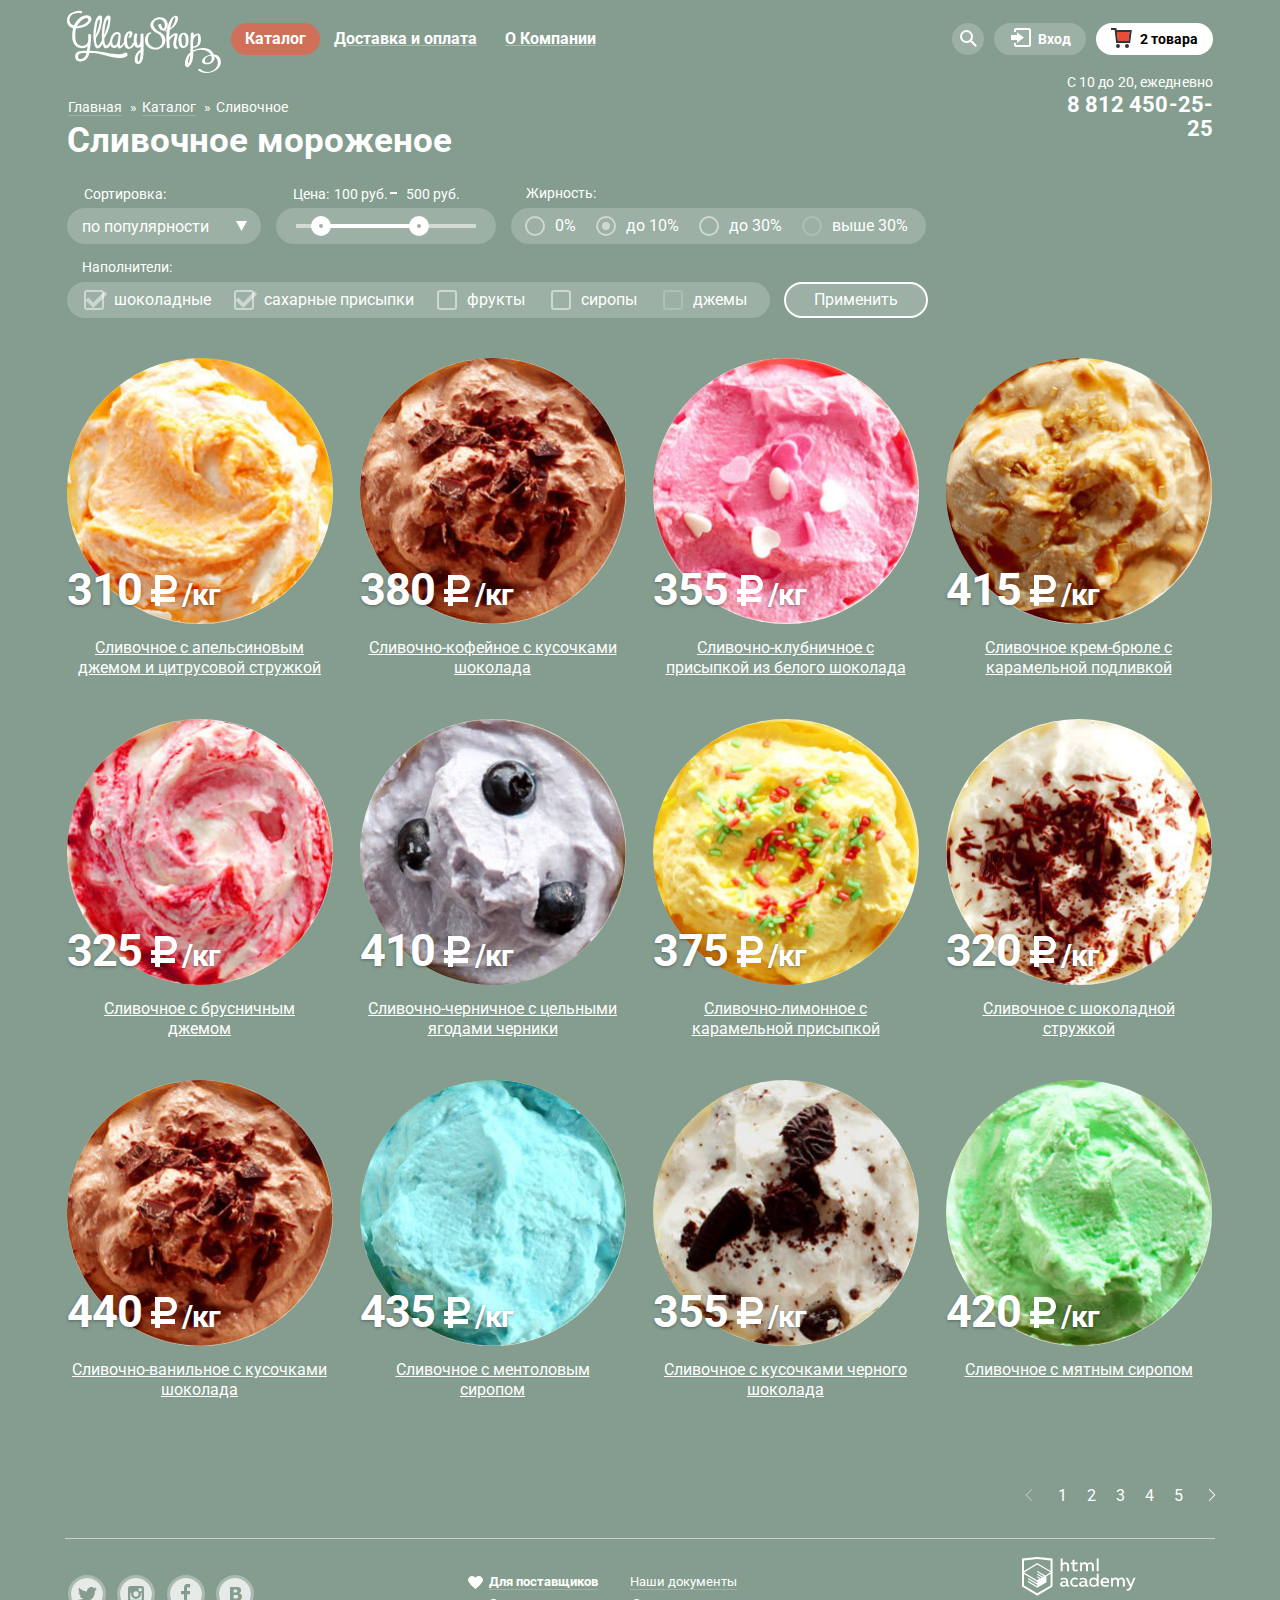
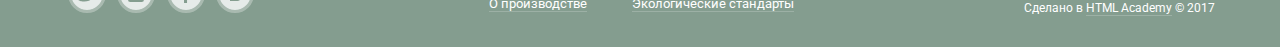
==== commit b4643b83: "vertical-align was added, minified normalize" ====
--- a/catalog.html
+++ b/catalog.html
@@ -3,7 +3,7 @@
   <head>
     <meta charset="UTF-8">
     <title>HTML Academy: Глэйси, каталог</title>
-    <link rel="stylesheet" href="css/normalize.css">
+    <link rel="stylesheet" href="css/normalize.min.css">
     <link rel="stylesheet" href="css/style.min.css">
   </head>
   <body>
@@ -187,19 +187,19 @@
                   <ul class="radio-wrap-list">
                     <li class="radio-wrap-item">
                       <input class="fat-filter visually-hidden" type="radio" name="radio" id="fat_0">
-                      <label for="fat_0" tabindex="0">0%</label>													
+                      <label for="fat_0">0%</label>													
                     </li>
                     <li class="radio-wrap-item">
                       <input class="fat-filter visually-hidden" type="radio" name="radio" id="fat_10" checked>
-                      <label for="fat_10" tabindex="0">до 10%</label>
+                      <label for="fat_10">до 10%</label>
                     </li>
                     <li class="radio-wrap-item">
                       <input class="fat-filter visually-hidden" type="radio" name="radio" id="fat_30">
-                      <label for="fat_30" tabindex="0">до 30%</label>
+                      <label for="fat_30">до 30%</label>
                     </li>
                     <li class="radio-wrap-item">
                       <input class="fat-filter visually-hidden" type="radio" name="radio" id="fat_more_30" disabled>
-                      <label for="fat_more_30" tabindex="0">выше 30%</label>
+                      <label for="fat_more_30">выше 30%</label>
                     </li>
                   </ul>
                 </div>
@@ -212,23 +212,23 @@
                   <ul class="checkbox-list">
                     <li class="checkbox-list-item">
                       <input type="checkbox" class="extends extends_0 visually-hidden" name="extends_0" id="extends_0" checked>
-                      <label for="extends_0" tabindex="0">шоколадные</label>
+                      <label for="extends_0">шоколадные</label>
                     </li>
                     <li class="checkbox-list-item">
                       <input type="checkbox" class="extends extends_1 visually-hidden" name="extends_1" id="extends_1" checked>
-                      <label for="extends_1" tabindex="0">сахарные присыпки</label>
+                      <label for="extends_1">сахарные присыпки</label>
                     </li>
                     <li class="checkbox-list-item">
                       <input type="checkbox" class="extends extends_2 visually-hidden" name="extends_2" id="extends_2">
-                      <label for="extends_2" tabindex="0">фрукты</label>
+                      <label for="extends_2">фрукты</label>
                     </li>
                     <li class="checkbox-list-item">
                       <input type="checkbox" class="extends extends_3 visually-hidden" name="extends_3" id="extends_3">
-                      <label for="extends_3" tabindex="0">сиропы</label>
+                      <label for="extends_3">сиропы</label>
                     </li>
                     <li class="checkbox-list-item">
                       <input type="checkbox" class="extends extends_4 visually-hidden" name="extends_4" id="extends_4" disabled>
-                      <label for="extends_4" tabindex="0">джемы</label>
+                      <label for="extends_4">джемы</label>
                     </li>
                   </ul>
                 </div>
--- a/css/style.min.css
+++ b/css/style.min.css
@@ -1 +1 @@
-@import url(https://fonts.googleapis.com/css?family=Roboto:400,700&subset=cyrillic);html,body{margin:0;padding:0}body{font-family:'roboto','Arial',sans-serif;font-size:16px;line-height:20px}.main-content{-webkit-transition:background-image .5s ease,background-color .5s ease;-o-transition:background-image .5s ease,background-color .5s ease;transition:background-image .5s ease,background-color .5s ease;color:#fff;background-color:#849d8f;background-image:url(../img/jpeg/ice-big.png);background-repeat:no-repeat;background-position:top center}.site-wrapper{width:1200px;margin:0 auto}.main-content::before,.main-content::after{visibility:hidden;content:''}.main-content::before{background-image:url(../img/jpeg/ice-big-2.png)}.main-content::after{background-image:url(../img/jpeg/ice-big-3.png)}input[type='email'],.common-inputs,.feedback-area{min-width:345px;margin-right:5px;padding:10px;border:1px solid #b2b2b2;border-radius:5px;background-color:#fff}input[type='email']:hover,.common-inputs:hover{-webkit-box-shadow:0 0 0 1px rgba(211,211,210,1) inset;box-shadow:0 0 0 1px rgba(211,211,210,1) inset}.header-left-navigation-list,.header-right-navigation-list,.catalog-item,.breadcrumbs-item,.pagination-item,.features-item,.user-login-list{list-style-type:none}.header-left-navigation-link,.main-navigation-link,.catalog-navigation-link,.page-number{font-weight:700;text-decoration:none;color:#fff;border-bottom:1px solid rgb(157,177,165)}.main-header{position:relative;-webkit-box-sizing:border-box;box-sizing:border-box;padding:10px 27px 0 27px}.header-nav{position:relative;display:-webkit-box;display:-ms-flexbox;display:flex;margin-right:auto;margin-left:auto;-webkit-box-align:center;-ms-flex-align:center;align-items:center;-ms-flex-wrap:wrap;flex-wrap:wrap}.top-header-logo{-ms-flex-item-align:start;align-self:flex-start}.header-left-navigation-list{display:-webkit-box;display:-ms-flexbox;display:flex;margin:0;margin-left:2px;padding:0;padding-left:8px;-webkit-box-align:center;-ms-flex-align:center;align-items:center;-ms-flex-wrap:wrap;flex-wrap:wrap}._inner-left-nav-list{margin-bottom:7px;margin-left:2px}.header-left-navigation-item{position:relative;padding-bottom:5px}.header-left-navigation-link{font-size:16px;line-height:18px;display:inline-block;padding:7px 14px;text-decoration:underline solid rgba(255,255,255,.3);border-bottom:none;-webkit-text-decoration:underline solid rgba(255,255,255,.3)}.__page-active{text-decoration:none;border-radius:20px;background-color:#d07058}.header-left-navigation-item:hover .header-left-navigation-link{color:#000;border-bottom:none;border-radius:25px;background-color:#fff}.header-left-navigation-link:not(.__page-active):active{color:#000;background-color:#eaeaea;-webkit-box-shadow:inset 0 2px 2px 0 rgba(105,105,105,.9);box-shadow:inset 0 2px 2px 0 rgba(105,105,105,.9)}.header-left-navigation-item:hover .dropdown-inner{display:block}.dropdown-inner{position:absolute;z-index:1;top:37px;display:none;overflow:hidden;width:145px;margin:0;padding:0;list-style:none;border-radius:5px;background-color:#f7f6f1;font-size:14px;line-height:16px}.dropdown-inner-item{width:100%}.dropdown-inner-link{display:inline-block;width:100%;padding:7px 15px;text-decoration:none;color:#000}.__link-active{background-color:#d07058}.dropdown-inner-link:not(.inner-title):hover{background-color:rgba(251,222,216,.9)}.dropdown-inner-link:not(.__link-active):not(.inner-title):active{background-color:rgba(246,181,165,.9)}.inner-title{font-weight:700;background-image:-webkit-gradient(linear,left top,left bottom,from(#d1d0ce),to(#d1d0ce));background-image:-webkit-linear-gradient(#d1d0ce,#d1d0ce);background-image:-o-linear-gradient(#d1d0ce,#d1d0ce);background-image:linear-gradient(#d1d0ce,#d1d0ce);background-repeat:no-repeat;background-position:left 7px bottom;background-size:128px 1px}.header-right-navigation-list{font-size:14px;line-height:16px;display:-webkit-box;display:-ms-flexbox;display:flex;width:450px;margin:0;margin-bottom:7px;margin-left:auto;padding:0;-webkit-box-pack:end;-ms-flex-pack:end;justify-content:flex-end;-webkit-box-align:center;-ms-flex-align:center;align-items:center;-ms-flex-wrap:wrap;flex-wrap:wrap}._main-list{margin-bottom:0}.header-right-navigation-item{position:relative;margin-left:10px;padding-bottom:5px}.header-right-navigation-item:hover .goods-of-basket{z-index:4;display:-webkit-box;display:-ms-flexbox;display:flex}.header-right-navigation-link{font-weight:700;display:inline-block;vertical-align:middle;text-decoration:none;color:#fff}.header-right-navigation-link:active{color:#000;background-color:#eaeaea;-webkit-box-shadow:inset 0 2px 2px 0 rgba(105,105,105,.9);box-shadow:inset 0 2px 2px 0 rgba(105,105,105,.9)}.user-search{position:relative;width:32px;height:32px;text-align:center;border-radius:50%;background-color:rgba(255,255,255,.2)}.header-right-navigation-item:hover .user-search,.header-right-navigation-item:hover .user-login,.header-right-navigation-item:hover .user-basket{cursor:pointer;color:#000;background-color:#fff}.user-search svg{position:absolute;top:7px;left:8px}.header-right-navigation-item:hover svg .lens,.header-right-navigation-item:hover svg .login,.header-right-navigation-item:hover svg .basket{fill:#000}.user-search-field{position:absolute;top:37px;right:0;display:none;padding:20px 10px;border-radius:5px;background-color:#f7f6f1;-webkit-box-shadow:0 10px 30px 0 rgba(0,0,0,.5);box-shadow:0 10px 30px 0 rgba(0,0,0,.5)}.header-right-navigation-item:hover .user-search-field{z-index:1;display:block}.header-right-navigation-item:hover{border-radius:20px}.user-search-field .user-search-text{width:310px;margin-right:0}.user-login{position:relative;-webkit-box-sizing:border-box;box-sizing:border-box;width:92px;padding-top:8px;padding-bottom:8px;padding-left:28px;text-align:center;border-radius:25px;background-color:rgba(255,255,255,.2)}.user-login svg{position:absolute;top:5px;left:17px}.user-login-list{position:relative;display:none}.header-right-navigation-item:hover .user-login-list{display:block}.user-login-form{position:absolute;z-index:1;top:5px;right:0;-webkit-box-sizing:border-box;box-sizing:border-box;width:275px;padding:20px 20px;border-radius:5px;background-color:#f7f6f1;-webkit-box-shadow:0 10px 30px 0 rgba(0,0,0,.5);box-shadow:0 10px 30px 0 rgba(0,0,0,.5)}.user-login-item{margin:0;margin-bottom:20px}.links-wrapper{display:-webkit-box;display:-ms-flexbox;display:flex;flex-direction:row-reverse;-webkit-box-orient:horizontal;-webkit-box-direction:reverse;-ms-flex-direction:row-reverse;-ms-flex-wrap:wrap;flex-wrap:wrap}.links-block{font-size:13px;line-height:24px;width:120px;margin:0;margin-left:15px}.links-block a{color:#000}.links-block a:hover,.footer-studio-label:hover,.footer-subnavigation-link:hover,.catalog-item-link:hover,.rubric-link:hover,.catalog-navigation-link:hover{color:#e84d37}.input-width{-webkit-box-sizing:border-box;box-sizing:border-box;min-width:100%}.form-enter-btn{font-weight:700;padding:17px 25px;text-align:center;color:#fff;border:none;border-radius:30px;background-image:-webkit-gradient(linear,left bottom,left top,from(#e74a35),to(#f26843));background-image:-webkit-linear-gradient(bottom,#e74a35,#f26843);background-image:-o-linear-gradient(bottom,#e74a35,#f26843);background-image:linear-gradient(to top,#e74a35,#f26843)}.user-basket{position:relative;-webkit-box-sizing:border-box;box-sizing:border-box;width:117px;padding-top:8px;padding-right:13px;padding-bottom:8px;padding-left:42px;text-align:center;border-radius:25px;background-color:rgba(255,255,255,.2)}.user-basket svg{position:absolute;top:5px;left:15px}._main-basket{width:100px}.__not-empty-basket{color:#000;background-color:#fff}.__not-empty-basket svg #basket{fill:#000}.goods-of-basket{font-size:13px;line-height:16px;position:absolute;z-index:1;top:37px;right:0;display:-webkit-box;display:-ms-flexbox;display:flex;display:none;-webkit-box-orient:vertical;-webkit-box-direction:normal;-ms-flex-direction:column;flex-direction:column;-webkit-box-sizing:border-box;box-sizing:border-box;width:540px;padding:0;padding:25px 15px 5px 15px;list-style:none;color:#000;border-radius:5px;background-color:#f7f6f1;-webkit-box-shadow:0 10px 30px 0 rgba(0,0,0,.5);box-shadow:0 10px 30px 0 rgba(0,0,0,.5);-ms-flex-wrap:wrap;flex-wrap:wrap}.basket-goods-wrapper{position:relative}.basket-goods-list{display:-webkit-box;display:-ms-flexbox;display:flex;padding:0;list-style:inherit;-ms-flex-wrap:wrap;flex-wrap:wrap}.basket-line{position:absolute;left:0;width:500px;height:1px;background-color:#cacac7}.basket-goods-item{position:relative;display:-webkit-box;display:-ms-flexbox;display:flex;margin-bottom:35px;-webkit-box-align:center;-ms-flex-align:center;align-items:center}.goods-delete-btn{position:relative;left:-7px;display:inline-block;padding:10px;cursor:pointer;border:none;background:transparent}.goods-item-logo{width:32px;height:32px;margin-right:15px;margin-left:20px;border-radius:50%;background-repeat:no-repeat;background-size:cover}.goods-orange{background-image:url(../img/jpeg/ice-orange.jpg)}.goods-strawberry{background-image:url(../img/jpeg/ice-strawberry.jpg)}.goods-item-title{margin:0;margin-right:30px}.goods-delete-btn::before,.goods-delete-btn::after{position:absolute;top:10px;left:2px;display:inline-block;width:15px;height:1px;content:'';background-color:#000}.goods-delete-btn::before{-webkit-transform:rotate(45deg);-ms-transform:rotate(45deg);transform:rotate(45deg)}.goods-delete-btn::after{-webkit-transform:rotate(-45deg);-ms-transform:rotate(-45deg);transform:rotate(-45deg)}.goods-item-count{margin-right:30px}.goods-item-sum{color:#a6a6a5}.goods-summary-list{display:-webkit-box;display:-ms-flexbox;display:flex;flex-direction:column;width:180px;margin-top:10px;margin-left:auto;padding:0;list-style:none;-webkit-box-orient:vertical;-webkit-box-direction:normal;-ms-flex-direction:column;-webkit-box-pack:end;-ms-flex-pack:end;justify-content:flex-end}.goods-total-sum{font-size:15px;font-weight:700;line-height:18px;margin:0;margin-bottom:20px;text-align:right}.goods-purchase-btn{font-size:18px;font-weight:700;line-height:24px;padding:10px 15px;text-align:center;color:#fff;border:none;border-radius:30px;background-image:-webkit-gradient(linear,left bottom,left top,from(#e74a35),to(#f26843));background-image:-webkit-linear-gradient(bottom,#e74a35,#f26843);background-image:-o-linear-gradient(bottom,#e74a35,#f26843);background-image:linear-gradient(to top,#e74a35,#f26843)}.header-right-contacts{font-size:14px;line-height:16px;position:absolute;top:59px;right:27px;width:170px;text-align:right;letter-spacing:.1px}._inner-page-contacts{position:absolute;top:49px;right:0}.nav-working-time{margin-bottom:2px;text-align:right}.nav-working-tel{font-size:22px;font-weight:700;line-height:24px;display:inline-block;padding-top:3px}.visually-hidden{position:absolute;overflow:hidden;clip:rect(0 0 0 0);width:1px;height:1px;margin:-1px;padding:0;white-space:nowrap;border:0;-webkit-clip-path:inset(100%);clip-path:inset(100%)}.inner-content{background-image:none}.main-present{position:relative;margin-bottom:40px;padding-top:318px;text-align:center;color:#fff}.main-slider{position:relative;margin:0;text-align:center}.slider-list{margin:0;padding:0;list-style:none}.current-slide{display:none}.slide-title{font-size:60px;font-weight:800;line-height:60px;width:700px;margin:0 auto;margin-bottom:30px}.slider-controls{font-size:0;position:absolute;z-index:3;bottom:23px;left:27px}.slider-controls label{display:inline-block;width:17px;height:17px;margin-right:8px;cursor:pointer;vertical-align:top;border:2px solid #fff;border-radius:50%;background-color:transparent}.slider-controls label:hover{background-color:rgba(255,255,255,.3)}#pduct-1:checked~.main-content{background-color:#849d8f;background-image:url(../img/jpeg/ice-big.png)}#product-2:checked~.main-content{background-color:#8996a6;background-image:url(../img/jpeg/ice-big-2.png)}#product-3:checked~.main-content{background-color:#9d8b84;background-image:url(../img/jpeg/ice-big-3.png)}#product-1:checked~.main-content #raspberry-slide,#product-2:checked~.main-content #lemon-slide,#product-3:checked~.main-content #strawberry-slide{display:inline-block}#product-1:checked~.main-content label[for='product-1'],#product-2:checked~.main-content label[for='product-2'],#product-3:checked~.main-content label[for='product-3']{background-color:#fff}.btn-red-shadow{-webkit-box-shadow:0 2px 5px 0 rgba(160,32,11,.5);box-shadow:0 2px 5px 0 rgba(160,32,11,.5);text-shadow:0 2px 5px rgba(160,32,11,.5)}.btn-red-shadow:hover{cursor:pointer;background-color:#f17b64;background-image:none;-webkit-box-shadow:0 2px 5px 0 rgba(172,16,0,.9);box-shadow:0 2px 5px 0 rgba(172,16,0,.9);text-shadow:0 2px 10px rgba(160,32,11,.9)}.btn-red-shadow:active{cursor:pointer;outline:none;background-color:#f17b64;background-image:none;-webkit-box-shadow:inset 0 2px 5px 0 rgba(160,32,11,.5);box-shadow:inset 0 2px 5px 0 rgba(160,32,11,.5);text-shadow:0 2px 10px rgba(160,32,11,.9)}.slide-btn-link{font-size:32px;font-weight:600;line-height:41px;display:inline-block;padding:12px 41px;cursor:pointer;text-align:center;vertical-align:top;text-decoration:none;color:#fff;border:none;border-radius:40px;background-image:-webkit-gradient(linear,left bottom,left top,from(#e74a35),to(#f26843));background-image:-webkit-linear-gradient(bottom,#e74a35,#f26843);background-image:-o-linear-gradient(bottom,#e74a35,#f26843);background-image:linear-gradient(to top,#e74a35,#f26843)}.__current-slide{background-color:#fff}.promo-block{margin-bottom:40px}.promo-third-title{font-size:35px;font-weight:700;line-height:41px;margin:0}.promo-text{font-size:18px;line-height:22px;margin:0;padding-top:15px;padding-bottom:45px}.get-btn{font-size:18px;font-weight:700;line-height:24px;margin-left:auto;padding:10px 22px;text-align:center;text-decoration:none;color:#fff;border-radius:25px;background-image:-webkit-gradient(linear,left bottom,left top,from(#e74a35),to(#f26843));background-image:-webkit-linear-gradient(bottom,#e74a35,#f26843);background-image:-o-linear-gradient(bottom,#e74a35,#f26843);background-image:linear-gradient(to top,#e74a35,#f26843)}.promo-list{display:-webkit-box;display:-ms-flexbox;display:flex;padding:0;-ms-flex-wrap:wrap;flex-wrap:wrap;-webkit-box-pack:justify;-ms-flex-pack:justify;justify-content:space-between}.promo-list-item{display:-webkit-box;display:-ms-flexbox;display:flex;flex-direction:column;-webkit-box-sizing:border-box;box-sizing:border-box;width:560px;padding:15px 20px;padding-bottom:25px;list-style-type:none;border-radius:15px;-webkit-box-orient:vertical;-webkit-box-direction:normal;-ms-flex-direction:column}.raspberries-bg{margin-left:27px;background-color:rgba(186,46,81,.9);background-image:url(../img/jpeg/raspberry-bg.jpg);background-repeat:no-repeat}.chokolate-bg{margin-right:27px;background-color:rgba(97,78,73,.9);background-image:url(../img/jpeg/chokolate-bg.jpg);background-repeat:no-repeat}.catalog-block{margin-bottom:45px;padding-left:28px}._main-catalog-block{margin-bottom:22px}.catalog-list{position:relative;left:-1px;display:-webkit-box;display:-ms-flexbox;display:flex;margin:0;margin-right:auto;margin-left:auto;padding-left:0;-ms-flex-wrap:wrap;flex-wrap:wrap;-webkit-box-pack:start;-ms-flex-pack:start;justify-content:flex-start}.catalog-item{position:relative;width:265px;text-align:center}.item-padding{padding-bottom:25px}.catalog-item:not(:nth-child(4n)){margin-right:28px}.item-before::before{position:absolute;z-index:4;content:url(../img/svg/icon-circle-hit.svg)}.catalog-item:hover::after{position:absolute;z-index:-1;top:-10px;left:-10px;width:285px;height:405px;content:'';border-radius:10px;background-color:rgba(255,255,255,.2);-webkit-box-shadow:0 5px 20px 0 rgba(0,0,0,.5);box-shadow:0 5px 20px 0 rgba(0,0,0,.5)}.catalog-item:hover{z-index:3}.catalog-item:hover .catalog-fast-preview{display:block}.catalog-item-img{z-index:5;border-radius:50%}.link-description{padding-right:5px;padding-left:5px}.catalog-item-link{z-index:5;text-align:center;color:#fff}.catalog-item-title{font-size:16px;font-weight:400;line-height:22px;z-index:5}.catalog-item-sum{font-size:45px;font-weight:700;line-height:54px;z-index:5;margin:0;margin-top:-66px;text-align:left;letter-spacing:-.8px;text-shadow:0 1px 3px rgba(49,50,53,.5)}.total-amount,.inner-amount{font-weight:400;position:relative;top:4px;left:-4px}.catalog-fast-preview{font-size:18px;font-weight:700;line-height:24px;position:absolute;right:32px;display:none;width:170px;padding:10px 20px;border-radius:25px;background-image:-webkit-gradient(linear,left bottom,left top,from(#e74a35),to(#f26843));background-image:-webkit-linear-gradient(bottom,#e74a35,#f26843);background-image:-o-linear-gradient(bottom,#e74a35,#f26843);background-image:linear-gradient(to top,#e74a35,#f26843)}.ice-weight{font-size:30px;font-weight:700;line-height:55px;position:relative;left:-12px}.about-info{width:1147px;margin-right:auto;margin-bottom:40px;margin-left:auto;color:#323232;border-radius:15px;background-color:rgba(231,218,192,.9);background-image:url(../img/jpeg/waffle-pattern.jpg)}.waffle-title{margin-bottom:22px;padding-top:25px;padding-left:20px}.gllacy-title{font-size:24px;font-weight:500;line-height:30px;letter-spacing:.2px}.features-list{position:relative;display:-webkit-box;display:-ms-flexbox;display:flex;margin:0;padding:0 26px 0 76px;-ms-flex-wrap:wrap;flex-wrap:wrap;-webkit-box-pack:justify;-ms-flex-pack:justify;justify-content:space-between}.features-item{font-size:16px;line-height:22px;position:relative;width:480px;margin-bottom:22px}.features-item::before{position:absolute;top:-15px;left:-55px}.features-eskimo-icon::before{content:url(../img/svg/icon-eskimo.svg)}.features-leaf-icon::before{content:url(../img/svg/icon-leaf.svg)}.features-cow-icon::before{content:url(../img/svg/icon-cow.svg)}.features-therm-icon::before{content:url(../img/svg/icon-thermometer.svg)}.blog-container{display:-webkit-box;display:-ms-flexbox;display:flex;margin-bottom:40px;-webkit-box-pack:center;-ms-flex-pack:center;justify-content:center}.subscription-block-rubric{display:-webkit-box;display:-ms-flexbox;display:flex;flex-direction:column;-webkit-box-sizing:border-box;box-sizing:border-box;width:560px;min-height:220px;margin-right:25px;padding:20px;border-radius:15px;background-color:rgba(243,208,215,.5);background-image:url(../img/jpeg/strawberry-bg.jpg);background-repeat:no-repeat;-webkit-box-orient:vertical;-webkit-box-direction:normal;-ms-flex-direction:column}.rubric-title{font-weight:600;margin-top:5px;margin-bottom:5px;color:#323232}.rubric-text{width:300px}.rubric-paragraph{margin:0}.rubric-link{font-size:24px;font-weight:700;line-height:30px;color:#323232}.subscription-block{-webkit-box-sizing:border-box;box-sizing:border-box;width:560px;padding:5px;color:#5a5a5a;border-radius:15px;background-image:-webkit-repeating-linear-gradient(135deg,#f8f7f4,#f8f7f4 10px,#92cdff 10px,#92cdff 20px,#f8f7f4 20px,#f8f7f4 30px,#fe9e90 30px,#fe9e90 40px);background-image:-o-repeating-linear-gradient(135deg,#f8f7f4,#f8f7f4 10px,#92cdff 10px,#92cdff 20px,#f8f7f4 20px,#f8f7f4 30px,#fe9e90 30px,#fe9e90 40px);background-image:repeating-linear-gradient(-45deg,#f8f7f4,#f8f7f4 10px,#92cdff 10px,#92cdff 20px,#f8f7f4 20px,#f8f7f4 30px,#fe9e90 30px,#fe9e90 40px)}.subscribe-info{font-size:16px;line-height:22px;margin:0;padding-top:5px;padding-bottom:34px}.subscribe-inner{-webkit-box-sizing:border-box;box-sizing:border-box;width:550px;min-height:210px;margin:auto;padding:25px 20px 20px 20px;border-radius:15px;background-color:#f8f7f4}.subscribe-mailing input[type='email']{padding:12px}.btn-sent-email,.btn-feedback-submit{font-size:18px;line-height:24px;width:130px;padding:11px 20px;color:#fff;border:none;border-radius:25px;background-image:-webkit-gradient(linear,left bottom,left top,from(#e74a35),to(#f26843));background-image:-webkit-linear-gradient(bottom,#e74a35,#f26843);background-image:-o-linear-gradient(bottom,#e74a35,#f26843);background-image:linear-gradient(to top,#e74a35,#f26843)}.main-footer{position:relative;padding-bottom:30px}.address-container{position:absolute;z-index:1;top:62px;right:28px;display:-webkit-box;display:-ms-flexbox;display:flex;flex-direction:column;-webkit-box-sizing:border-box;box-sizing:border-box;width:300px;padding-top:10px;padding-left:25px;color:#323232;border-radius:15px;background-color:#fff;-webkit-box-orient:vertical;-webkit-box-direction:normal;-ms-flex-direction:column}.address-normal{font-size:14px;line-height:20px;margin:0}.address-normal:first-child{width:155px;margin-top:20px}.address-normal:nth-child(3){margin-top:20px;margin-bottom:3px}.time-interval{margin-top:3px}.address-bold{font-size:18px;font-weight:700;line-height:24px;width:225px;margin:0}.address-bold:last-child{padding-bottom:5px}.callback-btn{font-size:18px;line-height:24px;width:198px;margin-top:23px;margin-bottom:30px;margin-left:-1px;padding-top:10px;padding-right:27px;padding-bottom:10px;padding-left:27px;text-align:right;text-decoration:none;color:#fff;border-radius:24px;background-image:-webkit-gradient(linear,left bottom,left top,from(#e74a35),to(#f26843));background-image:-webkit-linear-gradient(bottom,#e74a35,#f26843);background-image:-o-linear-gradient(bottom,#e74a35,#f26843);background-image:linear-gradient(to top,#e74a35,#f26843)}.map-container-pin{position:relative;min-height:430px}.image-map{position:absolute}.map-container-pin::before{position:absolute;z-index:1;top:140px;left:265px;content:url(../img/jpeg/icon-pin.png)}.social-list,.footer-subnavigation{list-style-type:none}.footer-bottom{display:-webkit-box;display:-ms-flexbox;display:flex;margin-right:25px;margin-left:24px}.social-list{display:-webkit-box;display:-ms-flexbox;display:flex;width:195px;margin:35px 0 0 0;padding:0;-ms-flex-pack:distribute;justify-content:space-around}._social-inner{margin-top:36px}.social-item:nth-child(1){position:relative;top:0;left:-1px}.social-item:nth-child(2){position:relative;top:0;left:-1px}.footer-subnavigation{font-size:13px;line-height:18px;display:-webkit-box;display:-ms-flexbox;display:flex;width:310px;height:35px;margin:auto auto 9px 230px;padding:0;-ms-flex-wrap:wrap;flex-wrap:wrap;-webkit-box-pack:start;-ms-flex-pack:start;justify-content:flex-start}.footer-subnavigation-item:nth-child(1){position:relative;margin-right:32px;padding-bottom:4px}.footer-subnavigation-item:nth-child(3){margin-right:45px}.social-btn{display:inline-block;width:32px;height:32px;border:3px solid rgba(255,255,255,.3);border-radius:50%}.social-btn:hover{cursor:pointer;border-color:rgba(218,226,222,.9)}.social-btn:hover svg .twitter,.social-btn:hover svg .instagram,.social-btn:hover svg .facebook,.social-btn:hover svg .vkontakte{fill:#fff}.footer-subnavigation-link{font-size:13px;line-height:18px;width:160px;text-decoration:none;color:#fff;border-bottom:1px solid rgba(255,255,255,.2)}.footer-link-heart{font-weight:700}.footer-link-heart::before{position:absolute;top:3px;left:-21px;content:url(../img/svg/icon-heart.svg)}.footer-copyright{margin-left:auto}.footer-copyright-text{font-size:12px;line-height:18px;position:relative;margin:0;margin-top:60px}.footer-studio-logo{position:absolute;top:-42px;left:-8px}.footer-studio-label{text-decoration:none;color:#fff;border-bottom:1px solid rgba(255,255,255,.2)}.feedback-form{position:relative;display:-webkit-box;display:-ms-flexbox;display:flex;flex-direction:column;-webkit-box-sizing:border-box;box-sizing:border-box;width:475px;padding-top:20px;padding-left:20px;color:#333;border-radius:20px;background-color:#fff;-webkit-box-orient:vertical;-webkit-box-direction:normal;-ms-flex-direction:column}.feedback-title{font-size:24px;font-weight:700;line-height:28px;display:inline-block;margin:0;margin-bottom:20px;text-align:left}.feedback-btn-close{position:absolute;right:15px;display:inline-block;padding:10px;cursor:pointer;border:none;background:transparent}.feedback-btn-close::before,.feedback-btn-close::after{position:absolute;top:9px;left:-3px;display:inline-block;width:25px;height:2px;content:'';background-color:#000}.feedback-btn-close::before{-webkit-transform:rotate(45deg);-ms-transform:rotate(45deg);transform:rotate(45deg)}.feedback-btn-close::after{-webkit-transform:rotate(-45deg);-ms-transform:rotate(-45deg);transform:rotate(-45deg)}.feedback-name,.feedback-email,.feedback-area{display:block;margin-bottom:20px}.feedback-name,.feedback-email{width:265px}.btn-feedback-submit{margin-bottom:20px;margin-left:55%}.breadcrumbs{display:-webkit-box;display:-ms-flexbox;display:flex;margin:0;margin-top:20px;margin-bottom:5px;margin-left:28px;padding:0;-ms-flex-wrap:wrap;flex-wrap:wrap}.breadcrumbs-item{font-size:14px;line-height:16px;margin-right:10px}.breadcrumbs-item:not(:last-child)::after{position:relative;left:5px;content:'»'}.catalog-filters{margin-bottom:40px;margin-left:27px}.form-filters-top{display:-webkit-box;display:-ms-flexbox;display:flex;margin-bottom:13px}.select-wrap{position:relative;display:-webkit-box;display:-ms-flexbox;display:flex;flex-direction:column;width:194px;margin-right:15px;-webkit-box-orient:vertical;-webkit-box-direction:normal;-ms-flex-direction:column}.select-sort{padding:10px 0 8px 15px;color:#fff;border:none;border-radius:20px;background-color:rgba(255,255,255,.2);-webkit-appearance:none;-moz-appearance:none;appearance:none}.select-sort-title,.checkbox-wrap-title{font-size:14px;line-height:16px;margin-bottom:6px;padding-left:15px}._sort-self-title{margin-top:5px;margin-left:2px}.select-sort-item{color:#000}.select-sort:hover{cursor:pointer;color:#000}.select-sort:hover+.select-arrow-down #icon-down{cursor:pointer;fill:#000}.select-arrow-down{position:absolute;top:40px;right:14px}.range-wrap{position:relative;display:-webkit-box;display:-ms-flexbox;display:flex;flex-direction:column;width:220px;margin-right:15px;-webkit-box-orient:vertical;-webkit-box-direction:normal;-ms-flex-direction:column}.range-wrap::after{position:absolute;top:11px;left:114px;width:7px;height:2px;content:'';background-color:#fff}.price-min,.price-max{width:65px;border:none;background-color:transparent;-webkit-appearance:none;-moz-appearance:none;appearance:none}.price-min::-webkit-input-placeholder,.price-max::-webkit-input-placeholder{color:#fff}.price-min:-ms-input-placeholder,.price-max:-ms-input-placeholder{color:#fff}.price-min::-ms-input-placeholder,.price-max::-ms-input-placeholder{color:#fff}.price-min::placeholder,.price-max::placeholder{color:#fff}.range-title{font-size:14px;line-height:16px;position:relative;left:5px;margin-top:4px;margin-bottom:5px}.range-duo-title{padding-left:12px}.range-scale{padding:16px 20px;border-radius:20px;background-color:rgba(255,255,255,.2)}.range-total{width:180px;height:4px;background:#d1dad3}.range-limit{width:100px;height:4px;margin-left:25px;background-color:#fff}.switch-first,.switch-second{position:absolute;top:35px;width:4px;height:4px;border:8px solid #fff;border-radius:50%;background-color:#ababab}.switch-first{left:35px}.switch-second{right:67px}.switch-first:hover,.switch-second:hover{width:6px;height:6px;cursor:pointer;-webkit-box-shadow:0 0 3px 0 #000;box-shadow:0 0 3px 0 #000}.form-filters-bottom{display:-webkit-box;display:-ms-flexbox;display:flex;-ms-flex-wrap:wrap;flex-wrap:wrap}.checkbox-wrap{width:703px}.checkbox-list{display:-webkit-box;display:-ms-flexbox;display:flex;margin:0;padding:0;list-style:none;-ms-flex-wrap:wrap;flex-wrap:wrap}.checkbox-list-item:not(:last-child){padding-right:22px;padding-left:33px}.checkbox-list-item:first-child{padding-right:20px;padding-left:35px}.checkbox-list-item:nth-child(4){padding-right:53px}.extends+label::before{position:absolute;top:0;left:-30px;width:16px;height:16px;content:'';opacity:.5;border:2px solid #fff;border-radius:3px}.extends:checked+label::after{position:absolute;top:0;left:-33px;opacity:.5;content:url(../img/svg/checkbox-on.svg)}.extends+label:hover::before{opacity:1}.extends:checked+label:hover::after{opacity:1}.extends:disabled+label::before{opacity:.2}.radio-wrap{width:415px;padding-top:2px}.radio-wrap-title{font-size:14px;line-height:16px;padding-left:15px}.filters-background{margin-top:5px;padding:8px 12px;padding-right:0;border-radius:20px;background-color:rgba(255,255,255,.2)}.radio-wrap-list{position:relative;display:-webkit-box;display:-ms-flexbox;display:flex;margin:0;padding:0;list-style:none;-ms-flex-wrap:wrap;flex-wrap:wrap}.fat-filter{display:none}.radio-wrap-item{padding-right:18px;padding-left:32px}.radio-wrap-item label{position:relative;display:block;cursor:pointer}.fat-filter+label::before{position:absolute;top:0;left:-30px;width:16px;height:16px;content:'';opacity:.5;border:2px solid #fff;border-radius:50%}.fat-filter:checked+label::after{position:absolute;top:6px;left:-24px;width:8px;height:8px;content:'';opacity:.5;border-radius:50%;background-color:#fff}.fat-filter+label:hover::before{opacity:1}.fat-filter:checked+label:hover::after{opacity:1}.fat-filter:disabled+label::before,.fat-filter:disabled+label::after{opacity:.2}.extends{display:none}.checkbox-list-item label{position:relative;display:block;cursor:pointer}.checkbox-list-item:last-child label{padding-left:4px}.form-accept-btn{width:144px;margin-left:14px;padding:7px;color:#fff;border:2px solid #fff;border-radius:20px;background-color:rgba(255,255,255,.2);-ms-flex-item-align:end;align-self:flex-end}.form-accept-btn:hover{cursor:pointer;color:#000;background-color:#fff}.form-accept-btn:active{color:#000;border:none;background-color:#eaeaea;-webkit-box-shadow:inset 0 2px 2px 0 rgba(105,105,105,.9);box-shadow:inset 0 2px 2px 0 rgba(105,105,105,.9)}.catalog-navigation-link{font-weight:400}.current-page-link{border-bottom:none}.current-page-link:hover{color:inherit}.content-title{font-size:35px;line-height:41px;margin:0;margin-bottom:20px;margin-left:27px}.catalog-page-list{position:relative;display:-webkit-box;display:-ms-flexbox;display:flex;padding-left:0;-ms-flex-pack:distribute;justify-content:space-around;-ms-flex-wrap:wrap;flex-wrap:wrap}.catalog-pagination{display:-webkit-box;display:-ms-flexbox;display:flex;width:220px;margin-left:auto;padding:0;-ms-flex-wrap:wrap;flex-wrap:wrap}.pagination-item:first-child{position:relative;left:-5px}.pagination-item:last-child{margin-left:5px}.page-number{font-weight:400;padding:5px 10px;border-bottom:none;border-radius:50%}.page-number:hover{font-weight:700;cursor:pointer;color:#000;background-color:rgba(255,255,255,.2)}.page-number:active{background-color:#fff}.previous-page svg{-webkit-transform:rotate(180deg);-ms-transform:rotate(180deg);transform:rotate(180deg)}.next-page,.previous-page{padding:5px 10px;border-radius:50%}.previous-page:hover{cursor:pointer;background-color:rgba(255,255,255,.2)}.next-page:hover{cursor:pointer;color:#000;background-color:rgba(255,255,255,.2)}.next-page:active,.previous-page:active{background-color:#fff}.footer-line{width:1150px;height:1px;margin-top:32px;margin-right:auto;margin-left:auto;background-color:#d1d0ce}.fixed-wrap{position:fixed;z-index:5;top:0;left:0;display:block;visibility:hidden;overflow:auto;width:100%;height:100%;-webkit-transition:1000ms;-o-transition:1000ms;transition:1000ms;opacity:0;background-color:rgba(0,0,0,.7)}.fixed-wrap._show{visibility:visible;opacity:1}.fixed-wrap__modal{text-align:center;white-space:nowrap}.fixed-wrap__modal::after{display:inline-block;height:100%;content:'';vertical-align:middle}.modal{display:inline-block;vertical-align:middle}.feedback-area{margin:0 20px 20px 0}+@import url(https://fonts.googleapis.com/css?family=Roboto:400,700&subset=cyrillic);html,body{margin:0;padding:0}body{font-family:'roboto','Arial',sans-serif;font-size:16px;line-height:20px}.main-content{-webkit-transition:background-image .5s ease,background-color .5s ease;-o-transition:background-image .5s ease,background-color .5s ease;transition:background-image .5s ease,background-color .5s ease;color:#fff;background-color:#849d8f;background-image:url(../img/jpeg/ice-big.png);background-repeat:no-repeat;background-position:top center}.site-wrapper{width:1200px;margin:0 auto}.main-content::before,.main-content::after{visibility:hidden;content:''}.main-content::before{background-image:url(../img/jpeg/ice-big-2.png)}.main-content::after{background-image:url(../img/jpeg/ice-big-3.png)}input[type='email'],.common-inputs,.feedback-area{min-width:345px;margin-right:5px;padding:10px;border:1px solid #b2b2b2;border-radius:5px;background-color:#fff}input[type='email']:hover,.common-inputs:hover{-webkit-box-shadow:0 0 0 1px rgba(211,211,210,1) inset;box-shadow:0 0 0 1px rgba(211,211,210,1) inset}.header-left-navigation-list,.header-right-navigation-list,.catalog-item,.breadcrumbs-item,.pagination-item,.features-item,.user-login-list{list-style-type:none}.header-left-navigation-link,.main-navigation-link,.catalog-navigation-link,.page-number{font-weight:700;text-decoration:none;color:#fff;border-bottom:1px solid rgb(157,177,165)}.main-header{position:relative;-webkit-box-sizing:border-box;box-sizing:border-box;padding:10px 27px 0 27px}.header-nav{position:relative;display:-webkit-box;display:-ms-flexbox;display:flex;margin-right:auto;margin-left:auto;-webkit-box-align:center;-ms-flex-align:center;align-items:center;-ms-flex-wrap:wrap;flex-wrap:wrap}.top-header-logo{-ms-flex-item-align:start;align-self:flex-start}.header-left-navigation-list{display:-webkit-box;display:-ms-flexbox;display:flex;margin:0;margin-left:2px;padding:0;padding-left:8px;-webkit-box-align:center;-ms-flex-align:center;align-items:center;-ms-flex-wrap:wrap;flex-wrap:wrap}._inner-left-nav-list{margin-bottom:7px;margin-left:2px}.header-left-navigation-item{position:relative;padding-bottom:5px}.header-left-navigation-link{font-size:16px;line-height:18px;display:inline-block;vertical-align:baseline;padding:7px 14px;text-decoration:underline solid rgba(255,255,255,.3);border-bottom:none;-webkit-text-decoration:underline solid rgba(255,255,255,.3)}.__page-active{text-decoration:none;border-radius:20px;background-color:#d07058}.header-left-navigation-item:hover .header-left-navigation-link{color:#000;border-bottom:none;border-radius:25px;background-color:#fff}.header-left-navigation-link:not(.__page-active):active{color:#000;background-color:#eaeaea;-webkit-box-shadow:inset 0 2px 2px 0 rgba(105,105,105,.9);box-shadow:inset 0 2px 2px 0 rgba(105,105,105,.9)}.header-left-navigation-item:hover .dropdown-inner{display:block}.dropdown-inner{position:absolute;z-index:1;top:37px;display:none;overflow:hidden;width:145px;margin:0;padding:0;list-style:none;border-radius:5px;background-color:#f7f6f1;font-size:14px;line-height:16px}.dropdown-inner-item{width:100%}.dropdown-inner-link{display:inline-block;vertical-align:baseline;width:100%;padding:7px 15px;text-decoration:none;color:#000}.__link-active{background-color:#d07058}.dropdown-inner-link:not(.inner-title):hover{background-color:rgba(251,222,216,.9)}.dropdown-inner-link:not(.__link-active):not(.inner-title):active{background-color:rgba(246,181,165,.9)}.inner-title{font-weight:700;background-image:-webkit-gradient(linear,left top,left bottom,from(#d1d0ce),to(#d1d0ce));background-image:-webkit-linear-gradient(#d1d0ce,#d1d0ce);background-image:-o-linear-gradient(#d1d0ce,#d1d0ce);background-image:linear-gradient(#d1d0ce,#d1d0ce);background-repeat:no-repeat;background-position:left 7px bottom;background-size:128px 1px}.header-right-navigation-list{font-size:14px;line-height:16px;display:-webkit-box;display:-ms-flexbox;display:flex;width:450px;margin:0;margin-bottom:7px;margin-left:auto;padding:0;-webkit-box-pack:end;-ms-flex-pack:end;justify-content:flex-end;-webkit-box-align:center;-ms-flex-align:center;align-items:center;-ms-flex-wrap:wrap;flex-wrap:wrap}._main-list{margin-bottom:0}.header-right-navigation-item{position:relative;margin-left:10px;padding-bottom:5px}.header-right-navigation-item:hover .goods-of-basket{z-index:4;display:-webkit-box;display:-ms-flexbox;display:flex}.header-right-navigation-link{font-weight:700;display:inline-block;vertical-align:middle;text-decoration:none;color:#fff}.header-right-navigation-link:active{color:#000;background-color:#eaeaea;-webkit-box-shadow:inset 0 2px 2px 0 rgba(105,105,105,.9);box-shadow:inset 0 2px 2px 0 rgba(105,105,105,.9)}.user-search{position:relative;width:32px;height:32px;text-align:center;border-radius:50%;background-color:rgba(255,255,255,.2)}.header-right-navigation-item:hover .user-search,.header-right-navigation-item:hover .user-login,.header-right-navigation-item:hover .user-basket{cursor:pointer;color:#000;background-color:#fff}.user-search svg{position:absolute;top:7px;left:8px}.header-right-navigation-item:hover svg .lens,.header-right-navigation-item:hover svg .login,.header-right-navigation-item:hover svg .basket{fill:#000}.user-search-field{position:absolute;top:37px;right:0;display:none;padding:20px 10px;border-radius:5px;background-color:#f7f6f1;-webkit-box-shadow:0 10px 30px 0 rgba(0,0,0,.5);box-shadow:0 10px 30px 0 rgba(0,0,0,.5)}.header-right-navigation-item:hover .user-search-field{z-index:1;display:block}.header-right-navigation-item:hover{border-radius:20px}.user-search-field .user-search-text{width:310px;margin-right:0}.user-login{position:relative;-webkit-box-sizing:border-box;box-sizing:border-box;width:92px;padding-top:8px;padding-bottom:8px;padding-left:28px;text-align:center;border-radius:25px;background-color:rgba(255,255,255,.2)}.user-login svg{position:absolute;top:5px;left:17px}.user-login-list{position:relative;display:none}.header-right-navigation-item:hover .user-login-list{display:block}.user-login-form{position:absolute;z-index:1;top:5px;right:0;-webkit-box-sizing:border-box;box-sizing:border-box;width:275px;padding:20px 20px;border-radius:5px;background-color:#f7f6f1;-webkit-box-shadow:0 10px 30px 0 rgba(0,0,0,.5);box-shadow:0 10px 30px 0 rgba(0,0,0,.5)}.user-login-item{margin:0;margin-bottom:20px}.links-wrapper{display:-webkit-box;display:-ms-flexbox;display:flex;flex-direction:row-reverse;-webkit-box-orient:horizontal;-webkit-box-direction:reverse;-ms-flex-direction:row-reverse;-ms-flex-wrap:wrap;flex-wrap:wrap}.links-block{font-size:13px;line-height:24px;width:120px;margin:0;margin-left:15px}.links-block a{color:#000}.links-block a:hover,.footer-studio-label:hover,.footer-subnavigation-link:hover,.catalog-item-link:hover,.rubric-link:hover,.catalog-navigation-link:hover{color:#e84d37}.input-width{-webkit-box-sizing:border-box;box-sizing:border-box;min-width:100%}.form-enter-btn{font-weight:700;padding:17px 25px;text-align:center;color:#fff;border:none;border-radius:30px;background-image:-webkit-gradient(linear,left bottom,left top,from(#e74a35),to(#f26843));background-image:-webkit-linear-gradient(bottom,#e74a35,#f26843);background-image:-o-linear-gradient(bottom,#e74a35,#f26843);background-image:linear-gradient(to top,#e74a35,#f26843)}.user-basket{position:relative;-webkit-box-sizing:border-box;box-sizing:border-box;width:117px;padding-top:8px;padding-right:13px;padding-bottom:8px;padding-left:42px;text-align:center;border-radius:25px;background-color:rgba(255,255,255,.2)}.user-basket svg{position:absolute;top:5px;left:15px}._main-basket{width:100px}.__not-empty-basket{color:#000;background-color:#fff}.__not-empty-basket svg #basket{fill:#000}.goods-of-basket{font-size:13px;line-height:16px;position:absolute;z-index:1;top:37px;right:0;display:-webkit-box;display:-ms-flexbox;display:flex;display:none;-webkit-box-orient:vertical;-webkit-box-direction:normal;-ms-flex-direction:column;flex-direction:column;-webkit-box-sizing:border-box;box-sizing:border-box;width:540px;padding:0;padding:25px 15px 5px 15px;list-style:none;color:#000;border-radius:5px;background-color:#f7f6f1;-webkit-box-shadow:0 10px 30px 0 rgba(0,0,0,.5);box-shadow:0 10px 30px 0 rgba(0,0,0,.5);-ms-flex-wrap:wrap;flex-wrap:wrap}.basket-goods-wrapper{position:relative}.basket-goods-list{display:-webkit-box;display:-ms-flexbox;display:flex;padding:0;list-style:inherit;-ms-flex-wrap:wrap;flex-wrap:wrap}.basket-line{position:absolute;left:0;width:500px;height:1px;background-color:#cacac7}.basket-goods-item{position:relative;display:-webkit-box;display:-ms-flexbox;display:flex;margin-bottom:35px;-webkit-box-align:center;-ms-flex-align:center;align-items:center}.goods-delete-btn{position:relative;left:-7px;display:inline-block;vertical-align:baseline;padding:10px;cursor:pointer;border:none;background:transparent}.goods-item-logo{width:32px;height:32px;margin-right:15px;margin-left:20px;border-radius:50%;background-repeat:no-repeat;background-size:cover}.goods-orange{background-image:url(../img/jpeg/ice-orange.jpg)}.goods-strawberry{background-image:url(../img/jpeg/ice-strawberry.jpg)}.goods-item-title{margin:0;margin-right:30px}.goods-delete-btn::before,.goods-delete-btn::after{position:absolute;top:10px;left:2px;display:inline-block;vertical-align:baseline;width:15px;height:1px;content:'';background-color:#000}.goods-delete-btn::before{-webkit-transform:rotate(45deg);-ms-transform:rotate(45deg);transform:rotate(45deg)}.goods-delete-btn::after{-webkit-transform:rotate(-45deg);-ms-transform:rotate(-45deg);transform:rotate(-45deg)}.goods-item-count{margin-right:30px}.goods-item-sum{color:#a6a6a5}.goods-summary-list{display:-webkit-box;display:-ms-flexbox;display:flex;flex-direction:column;width:180px;margin-top:10px;margin-left:auto;padding:0;list-style:none;-webkit-box-orient:vertical;-webkit-box-direction:normal;-ms-flex-direction:column;-webkit-box-pack:end;-ms-flex-pack:end;justify-content:flex-end}.goods-total-sum{font-size:15px;font-weight:700;line-height:18px;margin:0;margin-bottom:20px;text-align:right}.goods-purchase-btn{font-size:18px;font-weight:700;line-height:24px;padding:10px 15px;text-align:center;color:#fff;border:none;border-radius:30px;background-image:-webkit-gradient(linear,left bottom,left top,from(#e74a35),to(#f26843));background-image:-webkit-linear-gradient(bottom,#e74a35,#f26843);background-image:-o-linear-gradient(bottom,#e74a35,#f26843);background-image:linear-gradient(to top,#e74a35,#f26843)}.header-right-contacts{display:flex;flex-direction:column;margin-left:auto;font-size:14px;line-height:16px;width:170px;text-align:right;letter-spacing:.1px;margin-top:0;margin-bottom:0}._inner-page-contacts{position:absolute;top:64px;right:0}.nav-working-time{margin-bottom:2px;text-align:right}.nav-working-tel{font-size:22px;font-weight:700;line-height:24px;display:inline-block;vertical-align:baseline;padding-top:3px}.visually-hidden{position:absolute;overflow:hidden;clip:rect(0 0 0 0);width:1px;height:1px;margin:-1px;padding:0;white-space:nowrap;border:0;-webkit-clip-path:inset(100%);clip-path:inset(100%)}.inner-content{background-image:none}.main-present{position:relative;margin-bottom:40px;padding-top:275px;text-align:center;color:#fff}.main-slider{position:relative;margin:0;text-align:center}.slider-list{margin:0;padding:0;list-style:none}.current-slide{display:none}.slide-title{font-size:60px;font-weight:800;line-height:60px;width:700px;margin:0 auto;margin-bottom:30px}.slider-controls{font-size:0;position:absolute;z-index:3;bottom:23px;left:27px}.slider-controls label{display:inline-block;vertical-align:top;width:17px;height:17px;margin-right:8px;cursor:pointer;border:2px solid #fff;border-radius:50%;background-color:transparent}.slider-controls label:hover{background-color:rgba(255,255,255,.3)}#pduct-1:checked~.main-content{background-color:#849d8f;background-image:url(../img/jpeg/ice-big.png)}#product-2:checked~.main-content{background-color:#8996a6;background-image:url(../img/jpeg/ice-big-2.png)}#product-3:checked~.main-content{background-color:#9d8b84;background-image:url(../img/jpeg/ice-big-3.png)}#product-1:checked~.main-content #raspberry-slide,#product-2:checked~.main-content #lemon-slide,#product-3:checked~.main-content #strawberry-slide{display:inline-block;vertical-align:baseline}#product-1:checked~.main-content label[for='product-1'],#product-2:checked~.main-content label[for='product-2'],#product-3:checked~.main-content label[for='product-3']{background-color:#fff}.btn-red-shadow{-webkit-box-shadow:0 2px 5px 0 rgba(160,32,11,.5);box-shadow:0 2px 5px 0 rgba(160,32,11,.5);text-shadow:0 2px 5px rgba(160,32,11,.5)}.btn-red-shadow:hover{cursor:pointer;background-color:#f17b64;background-image:none;-webkit-box-shadow:0 2px 5px 0 rgba(172,16,0,.9);box-shadow:0 2px 5px 0 rgba(172,16,0,.9);text-shadow:0 2px 10px rgba(160,32,11,.9)}.btn-red-shadow:active{cursor:pointer;outline:none;background-color:#f17b64;background-image:none;-webkit-box-shadow:inset 0 2px 5px 0 rgba(160,32,11,.5);box-shadow:inset 0 2px 5px 0 rgba(160,32,11,.5);text-shadow:0 2px 10px rgba(160,32,11,.9)}.slide-btn-link{font-size:32px;font-weight:600;line-height:41px;display:inline-block;vertical-align:top;padding:12px 41px;cursor:pointer;text-align:center;text-decoration:none;color:#fff;border:none;border-radius:40px;background-image:-webkit-gradient(linear,left bottom,left top,from(#e74a35),to(#f26843));background-image:-webkit-linear-gradient(bottom,#e74a35,#f26843);background-image:-o-linear-gradient(bottom,#e74a35,#f26843);background-image:linear-gradient(to top,#e74a35,#f26843)}.__current-slide{background-color:#fff}.promo-block{margin-bottom:40px}.promo-third-title{font-size:35px;font-weight:700;line-height:41px;margin:0}.promo-text{font-size:18px;line-height:22px;margin:0;padding-top:15px;padding-bottom:45px}.get-btn{font-size:18px;font-weight:700;line-height:24px;margin-left:auto;padding:10px 22px;text-align:center;text-decoration:none;color:#fff;border-radius:25px;background-image:-webkit-gradient(linear,left bottom,left top,from(#e74a35),to(#f26843));background-image:-webkit-linear-gradient(bottom,#e74a35,#f26843);background-image:-o-linear-gradient(bottom,#e74a35,#f26843);background-image:linear-gradient(to top,#e74a35,#f26843)}.promo-list{display:-webkit-box;display:-ms-flexbox;display:flex;padding:0;-ms-flex-wrap:wrap;flex-wrap:wrap;-webkit-box-pack:justify;-ms-flex-pack:justify;justify-content:space-between}.promo-list-item{display:-webkit-box;display:-ms-flexbox;display:flex;flex-direction:column;-webkit-box-sizing:border-box;box-sizing:border-box;width:560px;padding:15px 20px;padding-bottom:25px;list-style-type:none;border-radius:15px;-webkit-box-orient:vertical;-webkit-box-direction:normal;-ms-flex-direction:column}.raspberries-bg{margin-left:27px;background-color:rgba(186,46,81,.9);background-image:url(../img/jpeg/raspberry-bg.jpg);background-repeat:no-repeat}.chokolate-bg{margin-right:27px;background-color:rgba(97,78,73,.9);background-image:url(../img/jpeg/chokolate-bg.jpg);background-repeat:no-repeat}.catalog-block{margin-bottom:45px;padding-left:28px}._main-catalog-block{margin-bottom:22px}.catalog-list{position:relative;left:-1px;display:-webkit-box;display:-ms-flexbox;display:flex;margin:0;margin-right:auto;margin-left:auto;padding-left:0;-ms-flex-wrap:wrap;flex-wrap:wrap;-webkit-box-pack:start;-ms-flex-pack:start;justify-content:flex-start}.catalog-item{position:relative;width:265px;text-align:center}.item-padding{padding-bottom:25px}.catalog-item:not(:nth-child(4n)){margin-right:28px}.item-before::before{position:absolute;z-index:4;content:url(../img/svg/icon-circle-hit.svg)}.catalog-item:hover::after{position:absolute;z-index:-1;top:-10px;left:-10px;width:285px;height:405px;content:'';border-radius:10px;background-color:rgba(255,255,255,.2);-webkit-box-shadow:0 5px 20px 0 rgba(0,0,0,.5);box-shadow:0 5px 20px 0 rgba(0,0,0,.5)}.catalog-item:hover{z-index:3}.catalog-item:hover .catalog-fast-preview{display:block}.catalog-item-img{z-index:5;border-radius:50%}.link-description{padding-right:5px;padding-left:5px}.catalog-item-link{z-index:5;text-align:center;color:#fff}.catalog-item-title{font-size:16px;font-weight:400;line-height:22px;z-index:5}.catalog-item-sum{font-size:45px;font-weight:700;line-height:54px;z-index:5;margin:0;margin-top:-66px;text-align:left;letter-spacing:-.8px;text-shadow:0 1px 3px rgba(49,50,53,.5)}.total-amount,.inner-amount{font-weight:400;position:relative;top:4px;left:-4px}.catalog-fast-preview{font-size:18px;font-weight:700;line-height:24px;position:absolute;right:32px;display:none;width:170px;padding:10px 20px;border-radius:25px;background-image:-webkit-gradient(linear,left bottom,left top,from(#e74a35),to(#f26843));background-image:-webkit-linear-gradient(bottom,#e74a35,#f26843);background-image:-o-linear-gradient(bottom,#e74a35,#f26843);background-image:linear-gradient(to top,#e74a35,#f26843)}.ice-weight{font-size:30px;font-weight:700;line-height:55px;position:relative;left:-12px}.about-info{width:1147px;margin-right:auto;margin-bottom:40px;margin-left:auto;color:#323232;border-radius:15px;background-color:rgba(231,218,192,.9);background-image:url(../img/jpeg/waffle-pattern.jpg)}.waffle-title{margin-bottom:22px;padding-top:25px;padding-left:20px}.gllacy-title{font-size:24px;font-weight:500;line-height:30px;letter-spacing:.2px}.features-list{position:relative;display:-webkit-box;display:-ms-flexbox;display:flex;margin:0;padding:0 26px 0 76px;-ms-flex-wrap:wrap;flex-wrap:wrap;-webkit-box-pack:justify;-ms-flex-pack:justify;justify-content:space-between}.features-item{font-size:16px;line-height:22px;position:relative;width:480px;margin-bottom:22px}.features-item::before{position:absolute;top:-15px;left:-55px}.features-eskimo-icon::before{content:url(../img/svg/icon-eskimo.svg)}.features-leaf-icon::before{content:url(../img/svg/icon-leaf.svg)}.features-cow-icon::before{content:url(../img/svg/icon-cow.svg)}.features-therm-icon::before{content:url(../img/svg/icon-thermometer.svg)}.blog-container{display:-webkit-box;display:-ms-flexbox;display:flex;margin-bottom:40px;-webkit-box-pack:center;-ms-flex-pack:center;justify-content:center}.subscription-block-rubric{display:-webkit-box;display:-ms-flexbox;display:flex;flex-direction:column;-webkit-box-sizing:border-box;box-sizing:border-box;width:560px;min-height:220px;margin-right:25px;padding:20px;border-radius:15px;background-color:rgba(243,208,215,.5);background-image:url(../img/jpeg/strawberry-bg.jpg);background-repeat:no-repeat;-webkit-box-orient:vertical;-webkit-box-direction:normal;-ms-flex-direction:column}.rubric-title{font-weight:600;margin-top:5px;margin-bottom:5px;color:#323232}.rubric-text{width:300px}.rubric-paragraph{margin:0}.rubric-link{font-size:24px;font-weight:700;line-height:30px;color:#323232}.subscription-block{-webkit-box-sizing:border-box;box-sizing:border-box;width:560px;padding:5px;color:#5a5a5a;border-radius:15px;background-image:-webkit-repeating-linear-gradient(135deg,#f8f7f4,#f8f7f4 10px,#92cdff 10px,#92cdff 20px,#f8f7f4 20px,#f8f7f4 30px,#fe9e90 30px,#fe9e90 40px);background-image:-o-repeating-linear-gradient(135deg,#f8f7f4,#f8f7f4 10px,#92cdff 10px,#92cdff 20px,#f8f7f4 20px,#f8f7f4 30px,#fe9e90 30px,#fe9e90 40px);background-image:repeating-linear-gradient(-45deg,#f8f7f4,#f8f7f4 10px,#92cdff 10px,#92cdff 20px,#f8f7f4 20px,#f8f7f4 30px,#fe9e90 30px,#fe9e90 40px)}.subscribe-info{font-size:16px;line-height:22px;margin:0;padding-top:5px;padding-bottom:34px}.subscribe-inner{-webkit-box-sizing:border-box;box-sizing:border-box;width:550px;min-height:210px;margin:auto;padding:25px 20px 20px 20px;border-radius:15px;background-color:#f8f7f4}.subscribe-mailing input[type='email']{padding:12px}.btn-sent-email,.btn-feedback-submit{font-size:18px;line-height:24px;width:130px;padding:11px 20px;color:#fff;border:none;border-radius:25px;background-image:-webkit-gradient(linear,left bottom,left top,from(#e74a35),to(#f26843));background-image:-webkit-linear-gradient(bottom,#e74a35,#f26843);background-image:-o-linear-gradient(bottom,#e74a35,#f26843);background-image:linear-gradient(to top,#e74a35,#f26843)}.main-footer{position:relative;padding-bottom:30px}.address-container{position:absolute;z-index:1;top:62px;right:28px;display:-webkit-box;display:-ms-flexbox;display:flex;flex-direction:column;-webkit-box-sizing:border-box;box-sizing:border-box;width:300px;padding-top:10px;padding-left:25px;color:#323232;border-radius:15px;background-color:#fff;-webkit-box-orient:vertical;-webkit-box-direction:normal;-ms-flex-direction:column}.address-normal{font-size:14px;line-height:20px;margin:0}.address-normal:first-child{width:155px;margin-top:20px}.address-normal:nth-child(3){margin-top:20px;margin-bottom:3px}.time-interval{margin-top:3px}.address-bold{font-size:18px;font-weight:700;line-height:24px;width:225px;margin:0}.address-bold:last-child{padding-bottom:5px}.callback-btn{font-size:18px;line-height:24px;width:198px;margin-top:23px;margin-bottom:30px;margin-left:-1px;padding-top:10px;padding-right:27px;padding-bottom:10px;padding-left:27px;text-align:right;text-decoration:none;color:#fff;border-radius:24px;background-image:-webkit-gradient(linear,left bottom,left top,from(#e74a35),to(#f26843));background-image:-webkit-linear-gradient(bottom,#e74a35,#f26843);background-image:-o-linear-gradient(bottom,#e74a35,#f26843);background-image:linear-gradient(to top,#e74a35,#f26843)}.map-container-pin{position:relative;min-height:430px}.image-map{position:absolute}.map-container-pin::before{position:absolute;z-index:1;top:140px;left:265px;content:url(../img/jpeg/icon-pin.png)}.social-list,.footer-subnavigation{list-style-type:none}.footer-bottom{display:-webkit-box;display:-ms-flexbox;display:flex;margin-right:25px;margin-left:24px}.social-list{display:-webkit-box;display:-ms-flexbox;display:flex;flex-wrap:wrap;width:195px;margin:35px 0 0 0;padding:0;-ms-flex-pack:distribute;justify-content:space-around}._social-inner{margin-top:36px}.social-item:nth-child(1){position:relative;top:0;left:-1px}.social-item:nth-child(2){position:relative;top:0;left:-1px}.footer-subnavigation{font-size:13px;line-height:18px;display:-webkit-box;display:-ms-flexbox;display:flex;width:310px;height:35px;margin:auto auto 9px 230px;padding:0;-ms-flex-wrap:wrap;flex-wrap:wrap;-webkit-box-pack:start;-ms-flex-pack:start;justify-content:flex-start}.footer-subnavigation-item:nth-child(1){position:relative;margin-right:32px;padding-bottom:4px}.footer-subnavigation-item:nth-child(3){margin-right:45px}.social-btn{display:inline-block;vertical-align:baseline;width:32px;height:32px;border:3px solid rgba(255,255,255,.3);border-radius:50%}.social-btn:hover{cursor:pointer;border-color:rgba(218,226,222,.9)}.social-btn:hover svg .twitter,.social-btn:hover svg .instagram,.social-btn:hover svg .facebook,.social-btn:hover svg .vkontakte{fill:#fff}.footer-subnavigation-link{font-size:13px;line-height:18px;width:160px;text-decoration:none;color:#fff;border-bottom:1px solid rgba(255,255,255,.2)}.footer-link-heart{font-weight:700}.footer-link-heart::before{position:absolute;top:3px;left:-21px;content:url(../img/svg/icon-heart.svg)}.footer-copyright{margin-left:auto}.footer-copyright-text{font-size:12px;line-height:18px;position:relative;margin:0;margin-top:60px}.footer-studio-logo{position:absolute;top:-42px;left:-8px}.footer-studio-label{text-decoration:none;color:#fff;border-bottom:1px solid rgba(255,255,255,.2)}.feedback-form{position:relative;display:-webkit-box;display:-ms-flexbox;display:flex;flex-direction:column;-webkit-box-sizing:border-box;box-sizing:border-box;width:475px;padding-top:20px;padding-left:20px;color:#333;border-radius:20px;background-color:#fff;-webkit-box-orient:vertical;-webkit-box-direction:normal;-ms-flex-direction:column}.feedback-title{font-size:24px;font-weight:700;line-height:28px;display:inline-block;vertical-align:baseline;margin:0;margin-bottom:20px;text-align:left}.feedback-btn-close{position:absolute;right:15px;display:inline-block;vertical-align:baseline;padding:10px;cursor:pointer;border:none;background:transparent}.feedback-btn-close::before,.feedback-btn-close::after{position:absolute;top:9px;left:-3px;display:inline-block;vertical-align:baseline;width:25px;height:2px;content:'';background-color:#000}.feedback-btn-close::before{-webkit-transform:rotate(45deg);-ms-transform:rotate(45deg);transform:rotate(45deg)}.feedback-btn-close::after{-webkit-transform:rotate(-45deg);-ms-transform:rotate(-45deg);transform:rotate(-45deg)}.feedback-name,.feedback-email,.feedback-area{display:block;margin-bottom:20px}.feedback-name,.feedback-email{width:265px}.btn-feedback-submit{margin-bottom:20px;margin-left:55%}.breadcrumbs{display:-webkit-box;display:-ms-flexbox;display:flex;margin:0;margin-top:20px;margin-bottom:5px;margin-left:28px;padding:0;-ms-flex-wrap:wrap;flex-wrap:wrap}.breadcrumbs-item{font-size:14px;line-height:16px;margin-right:10px}.breadcrumbs-item:not(:last-child)::after{position:relative;left:5px;content:'»'}.catalog-filters{margin-bottom:40px;margin-left:27px}.form-filters-top{display:-webkit-box;display:-ms-flexbox;display:flex;margin-bottom:13px}.select-wrap{position:relative;display:-webkit-box;display:-ms-flexbox;display:flex;flex-direction:column;width:194px;margin-right:15px;-webkit-box-orient:vertical;-webkit-box-direction:normal;-ms-flex-direction:column}.select-sort{padding:10px 0 8px 15px;color:#fff;border:none;border-radius:20px;background-color:rgba(255,255,255,.2);-webkit-appearance:none;-moz-appearance:none;appearance:none}.select-sort-title,.checkbox-wrap-title{font-size:14px;line-height:16px;margin-bottom:6px;padding-left:15px}._sort-self-title{margin-top:5px;margin-left:2px}.select-sort-item{color:#000}.select-sort:hover{cursor:pointer;color:#000}.select-sort:hover+.select-arrow-down #icon-down{cursor:pointer;fill:#000}.select-arrow-down{position:absolute;top:40px;right:14px}.range-wrap{position:relative;display:-webkit-box;display:-ms-flexbox;display:flex;flex-direction:column;width:220px;margin-right:15px;-webkit-box-orient:vertical;-webkit-box-direction:normal;-ms-flex-direction:column}.range-wrap::after{position:absolute;top:11px;left:114px;width:7px;height:2px;content:'';background-color:#fff}.price-min,.price-max{width:65px;border:none;background-color:transparent;-webkit-appearance:none;-moz-appearance:none;appearance:none}.price-min::-webkit-input-placeholder,.price-max::-webkit-input-placeholder{color:#fff}.price-min:-ms-input-placeholder,.price-max:-ms-input-placeholder{color:#fff}.price-min::-ms-input-placeholder,.price-max::-ms-input-placeholder{color:#fff}.price-min::placeholder,.price-max::placeholder{color:#fff}.range-title{font-size:14px;line-height:16px;position:relative;left:5px;margin-top:4px;margin-bottom:5px}.range-duo-title{padding-left:12px}.range-scale{padding:16px 20px;border-radius:20px;background-color:rgba(255,255,255,.2)}.range-total{width:180px;height:4px;background:#d1dad3}.range-limit{width:100px;height:4px;margin-left:25px;background-color:#fff}.switch-first,.switch-second{position:absolute;top:35px;width:4px;height:4px;border:8px solid #fff;border-radius:50%;background-color:#ababab}.switch-first{left:35px}.switch-second{right:67px}.switch-first:hover,.switch-second:hover{width:6px;height:6px;cursor:pointer;-webkit-box-shadow:0 0 3px 0 #000;box-shadow:0 0 3px 0 #000}.form-filters-bottom{display:-webkit-box;display:-ms-flexbox;display:flex;-ms-flex-wrap:wrap;flex-wrap:wrap}.checkbox-wrap{width:703px}.checkbox-list{display:-webkit-box;display:-ms-flexbox;display:flex;margin:0;padding:0;list-style:none;-ms-flex-wrap:wrap;flex-wrap:wrap}.checkbox-list-item:not(:last-child){padding-right:18px}.checkbox-list-item:nth-child(3){padding-right:21px}.checkbox-list-item:nth-child(4){padding-right:21px}.extends+label::before{content:'';position:absolute;top:0;left:5px;width:16px;height:16px;opacity:.5;border:2px solid #fff;border-radius:3px}.extends:checked+label::after{position:absolute;top:0;left:2px;opacity:.5;content:url(../img/svg/checkbox-on.svg)}.extends+label:hover::before{opacity:1}.extends:checked+label:hover::after{opacity:1}.extends:disabled+label::before{opacity:.2}.radio-wrap{width:415px;padding-top:2px}.radio-wrap-title{font-size:14px;line-height:16px;padding-left:15px}.filters-background{margin-top:5px;padding:8px 12px;padding-right:0;border-radius:20px;background-color:rgba(255,255,255,.2)}.radio-wrap-list{position:relative;display:-webkit-box;display:-ms-flexbox;display:flex;margin:0;padding:0;list-style:none;-ms-flex-wrap:wrap;flex-wrap:wrap}.radio-wrap-item{padding-right:18px;padding-left:32px}.radio-wrap-item label{position:relative;display:block;cursor:pointer}.fat-filter+label::before{position:absolute;top:0;left:-30px;width:16px;height:16px;content:'';opacity:.5;border:2px solid #fff;border-radius:50%}.fat-filter:checked+label::after{position:absolute;top:6px;left:-24px;width:8px;height:8px;content:'';opacity:.5;border-radius:50%;background-color:#fff}.fat-filter+label:hover::before{opacity:1}.fat-filter:checked+label:hover::after{opacity:1}.fat-filter:disabled+label::before,.fat-filter:disabled+label::after{opacity:.2}.fat-filter:focus+label,.extends:focus+label{outline:2px solid rgb(104,151,199)}.checkbox-list-item label{position:relative;display:block;cursor:pointer;padding-left:35px}.form-accept-btn{width:144px;margin-left:14px;padding:7px;color:#fff;border:2px solid #fff;border-radius:20px;background-color:rgba(255,255,255,.2);-ms-flex-item-align:end;align-self:flex-end}.form-accept-btn:hover{cursor:pointer;color:#000;background-color:#fff}.form-accept-btn:active{color:#000;border:none;background-color:#eaeaea;-webkit-box-shadow:inset 0 2px 2px 0 rgba(105,105,105,.9);box-shadow:inset 0 2px 2px 0 rgba(105,105,105,.9)}.catalog-navigation-link{font-weight:400}.current-page-link{border-bottom:none}.current-page-link:hover{color:inherit}.content-title{font-size:35px;line-height:41px;margin:0;margin-bottom:20px;margin-left:27px}.catalog-page-list{position:relative;display:-webkit-box;display:-ms-flexbox;display:flex;padding-left:0;-ms-flex-pack:distribute;justify-content:space-around;-ms-flex-wrap:wrap;flex-wrap:wrap}.catalog-pagination{display:-webkit-box;display:-ms-flexbox;display:flex;width:220px;margin-left:auto;padding:0;-ms-flex-wrap:wrap;flex-wrap:wrap}.pagination-item:first-child{position:relative;left:-5px}.pagination-item:last-child{margin-left:5px}.page-number{font-weight:400;padding:5px 10px;border-bottom:none;border-radius:50%}.page-number:hover{font-weight:700;cursor:pointer;color:#000;background-color:rgba(255,255,255,.2)}.page-number:active{background-color:#fff}.previous-page svg{-webkit-transform:rotate(180deg);-ms-transform:rotate(180deg);transform:rotate(180deg)}.next-page,.previous-page{padding:5px 10px;border-radius:50%}.previous-page:hover{cursor:pointer;background-color:rgba(255,255,255,.2)}.next-page:hover{cursor:pointer;color:#000;background-color:rgba(255,255,255,.2)}.next-page:active,.previous-page:active{background-color:#fff}.footer-line{width:1150px;height:1px;margin-top:32px;margin-right:auto;margin-left:auto;background-color:#d1d0ce}.fixed-wrap{position:fixed;z-index:5;top:0;left:0;display:block;visibility:hidden;overflow:auto;width:100%;height:100%;-webkit-transition:1000ms;-o-transition:1000ms;transition:1000ms;opacity:0;background-color:rgba(0,0,0,.7)}.fixed-wrap._show{visibility:visible;opacity:1}.fixed-wrap__modal{text-align:center;white-space:nowrap}.fixed-wrap__modal::after{display:inline-block;vertical-align:middle;height:100%;content:''}.modal{display:inline-block;vertical-align:middle}.feedback-area{margin:0 20px 20px 0}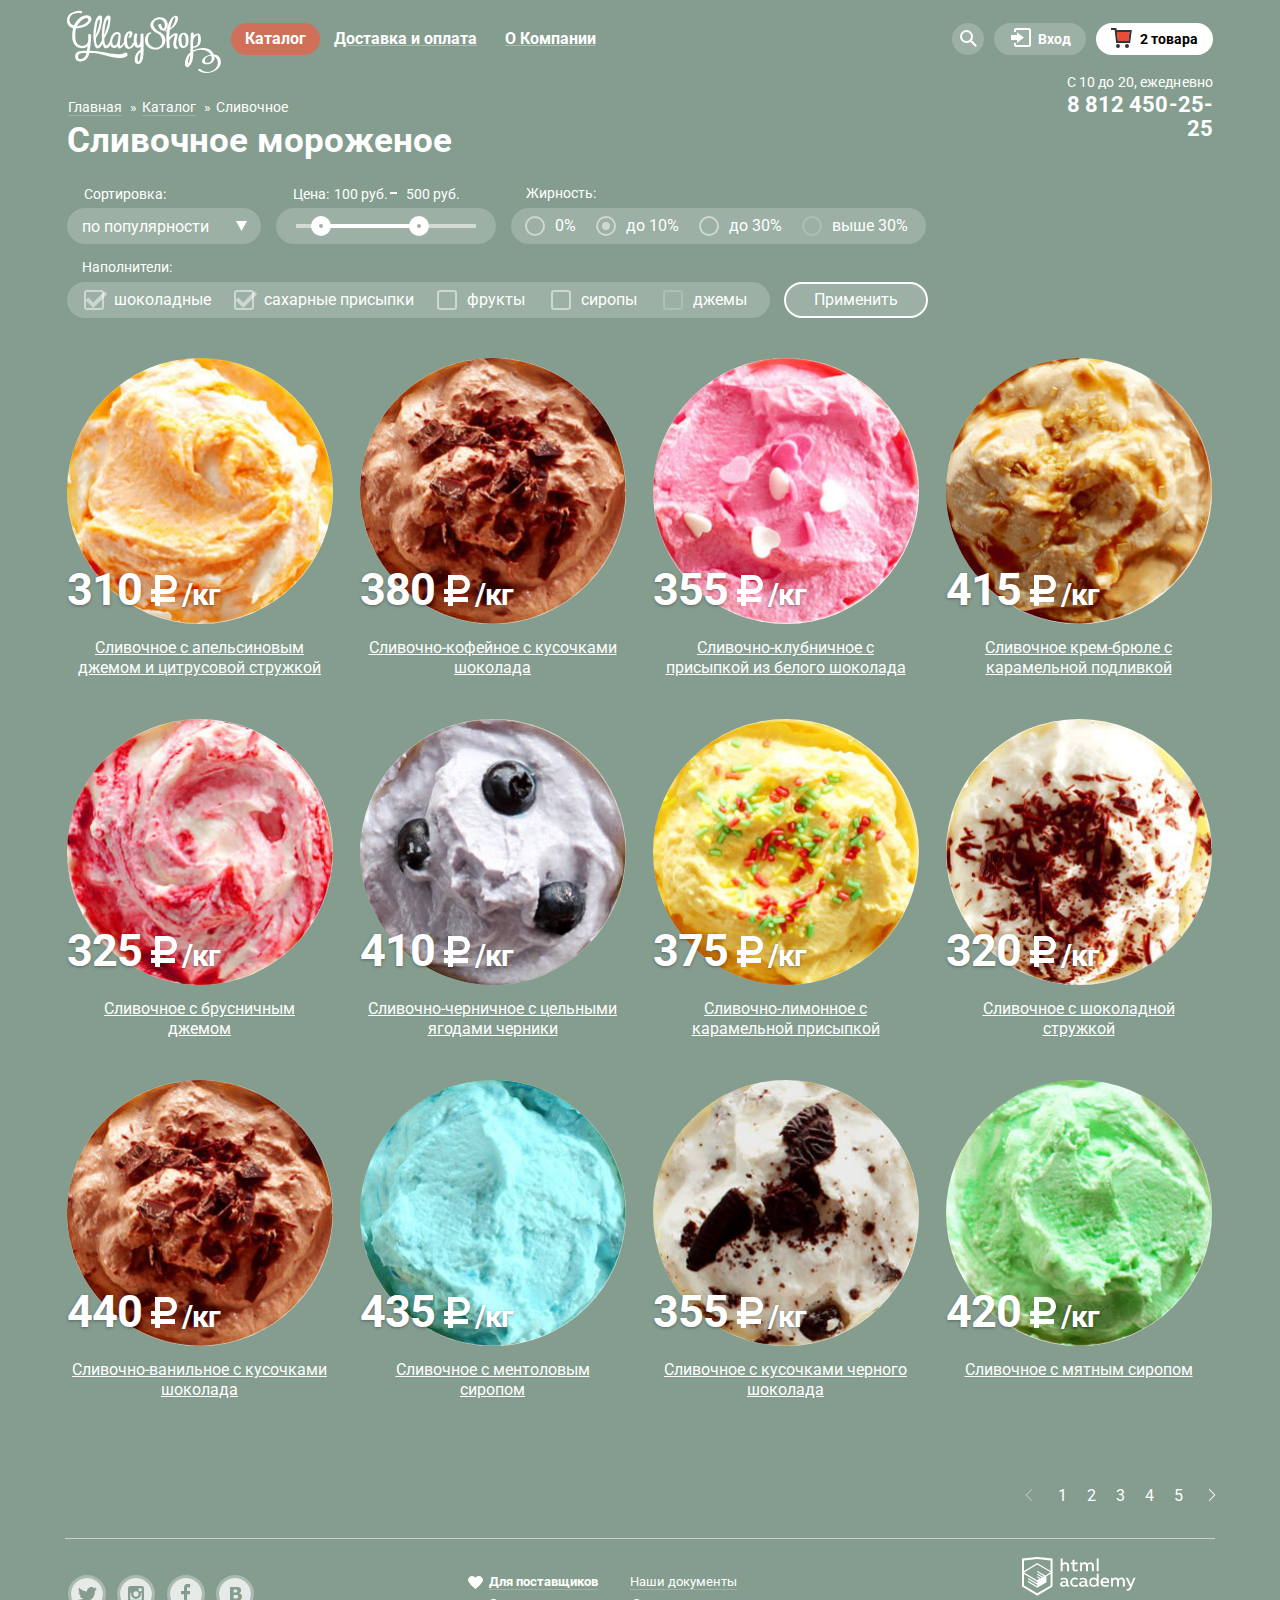
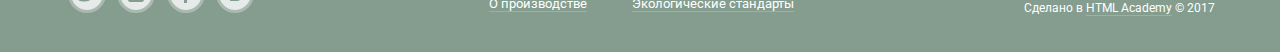
==== commit 4752fd61: "work with comments, fix indentation's, fix map-container, fix order css-properties" ====
--- a/catalog.html
+++ b/catalog.html
@@ -50,7 +50,7 @@
                 </a>
                 <form action="#" method="POST">
                   <label for="user-search" class="user-search-field"><span class="visually-hidden">Поиск</span>
-                  <input type="text" class="user-search-text common-inputs" id="user-search" name="user-search" placeholder="Что ищем?">
+                  	<input type="text" class="user-search-text common-inputs" id="user-search" name="user-search" placeholder="Что ищем?">
                   </label>									
                 </form>
               </li>
@@ -102,7 +102,7 @@
                     <ul class="basket-goods-list">
                       <li class="basket-goods-item">
                         <button class="goods-delete-btn" type="button">
-                        <span class="visually-hidden">Удалить товар</span>
+                        	<span class="visually-hidden">Удалить товар</span>
                         </button>
                         <div class="goods-item-logo goods-orange"></div>
                         <p class="goods-item-title">Пломбир с апельсиновым джемом</p>
@@ -111,7 +111,7 @@
                       </li>
                       <li class="basket-goods-item">
                         <button class="goods-delete-btn" type="button">
-                        <span class="visually-hidden">Удалить товар</span>
+                        	<span class="visually-hidden">Удалить товар</span>
                         </button>
                         <div class="goods-item-logo goods-strawberry"></div>
                         <p class="goods-item-title">Пломбир с апельсиновым джемом</p>
@@ -162,7 +162,7 @@
                   <option value="by-fat" class="select-sort-item">по жирности</option>
                 </select>
                 <svg class="select-arrow-down" xmlns="http://www.w3.org/2000/svg" width="11" height="10" viewBox="0 0 11 10">
-                  <path id="icon-down" fill="#ffffff" d="M5.5 10L0 0h11"></path>
+                  <path class="icon-down" fill="#ffffff" d="M5.5 10L0 0h11"></path>
                 </svg>
               </div>
               <div class="range-wrap">
--- a/css/style.min.css
+++ b/css/style.min.css
@@ -1 +1 @@
-@import url(https://fonts.googleapis.com/css?family=Roboto:400,700&subset=cyrillic);html,body{margin:0;padding:0}body{font-family:'roboto','Arial',sans-serif;font-size:16px;line-height:20px}.main-content{-webkit-transition:background-image .5s ease,background-color .5s ease;-o-transition:background-image .5s ease,background-color .5s ease;transition:background-image .5s ease,background-color .5s ease;color:#fff;background-color:#849d8f;background-image:url(../img/jpeg/ice-big.png);background-repeat:no-repeat;background-position:top center}.site-wrapper{width:1200px;margin:0 auto}.main-content::before,.main-content::after{visibility:hidden;content:''}.main-content::before{background-image:url(../img/jpeg/ice-big-2.png)}.main-content::after{background-image:url(../img/jpeg/ice-big-3.png)}input[type='email'],.common-inputs,.feedback-area{min-width:345px;margin-right:5px;padding:10px;border:1px solid #b2b2b2;border-radius:5px;background-color:#fff}input[type='email']:hover,.common-inputs:hover{-webkit-box-shadow:0 0 0 1px rgba(211,211,210,1) inset;box-shadow:0 0 0 1px rgba(211,211,210,1) inset}.header-left-navigation-list,.header-right-navigation-list,.catalog-item,.breadcrumbs-item,.pagination-item,.features-item,.user-login-list{list-style-type:none}.header-left-navigation-link,.main-navigation-link,.catalog-navigation-link,.page-number{font-weight:700;text-decoration:none;color:#fff;border-bottom:1px solid rgb(157,177,165)}.main-header{position:relative;-webkit-box-sizing:border-box;box-sizing:border-box;padding:10px 27px 0 27px}.header-nav{position:relative;display:-webkit-box;display:-ms-flexbox;display:flex;margin-right:auto;margin-left:auto;-webkit-box-align:center;-ms-flex-align:center;align-items:center;-ms-flex-wrap:wrap;flex-wrap:wrap}.top-header-logo{-ms-flex-item-align:start;align-self:flex-start}.header-left-navigation-list{display:-webkit-box;display:-ms-flexbox;display:flex;margin:0;margin-left:2px;padding:0;padding-left:8px;-webkit-box-align:center;-ms-flex-align:center;align-items:center;-ms-flex-wrap:wrap;flex-wrap:wrap}._inner-left-nav-list{margin-bottom:7px;margin-left:2px}.header-left-navigation-item{position:relative;padding-bottom:5px}.header-left-navigation-link{font-size:16px;line-height:18px;display:inline-block;vertical-align:baseline;padding:7px 14px;text-decoration:underline solid rgba(255,255,255,.3);border-bottom:none;-webkit-text-decoration:underline solid rgba(255,255,255,.3)}.__page-active{text-decoration:none;border-radius:20px;background-color:#d07058}.header-left-navigation-item:hover .header-left-navigation-link{color:#000;border-bottom:none;border-radius:25px;background-color:#fff}.header-left-navigation-link:not(.__page-active):active{color:#000;background-color:#eaeaea;-webkit-box-shadow:inset 0 2px 2px 0 rgba(105,105,105,.9);box-shadow:inset 0 2px 2px 0 rgba(105,105,105,.9)}.header-left-navigation-item:hover .dropdown-inner{display:block}.dropdown-inner{position:absolute;z-index:1;top:37px;display:none;overflow:hidden;width:145px;margin:0;padding:0;list-style:none;border-radius:5px;background-color:#f7f6f1;font-size:14px;line-height:16px}.dropdown-inner-item{width:100%}.dropdown-inner-link{display:inline-block;vertical-align:baseline;width:100%;padding:7px 15px;text-decoration:none;color:#000}.__link-active{background-color:#d07058}.dropdown-inner-link:not(.inner-title):hover{background-color:rgba(251,222,216,.9)}.dropdown-inner-link:not(.__link-active):not(.inner-title):active{background-color:rgba(246,181,165,.9)}.inner-title{font-weight:700;background-image:-webkit-gradient(linear,left top,left bottom,from(#d1d0ce),to(#d1d0ce));background-image:-webkit-linear-gradient(#d1d0ce,#d1d0ce);background-image:-o-linear-gradient(#d1d0ce,#d1d0ce);background-image:linear-gradient(#d1d0ce,#d1d0ce);background-repeat:no-repeat;background-position:left 7px bottom;background-size:128px 1px}.header-right-navigation-list{font-size:14px;line-height:16px;display:-webkit-box;display:-ms-flexbox;display:flex;width:450px;margin:0;margin-bottom:7px;margin-left:auto;padding:0;-webkit-box-pack:end;-ms-flex-pack:end;justify-content:flex-end;-webkit-box-align:center;-ms-flex-align:center;align-items:center;-ms-flex-wrap:wrap;flex-wrap:wrap}._main-list{margin-bottom:0}.header-right-navigation-item{position:relative;margin-left:10px;padding-bottom:5px}.header-right-navigation-item:hover .goods-of-basket{z-index:4;display:-webkit-box;display:-ms-flexbox;display:flex}.header-right-navigation-link{font-weight:700;display:inline-block;vertical-align:middle;text-decoration:none;color:#fff}.header-right-navigation-link:active{color:#000;background-color:#eaeaea;-webkit-box-shadow:inset 0 2px 2px 0 rgba(105,105,105,.9);box-shadow:inset 0 2px 2px 0 rgba(105,105,105,.9)}.user-search{position:relative;width:32px;height:32px;text-align:center;border-radius:50%;background-color:rgba(255,255,255,.2)}.header-right-navigation-item:hover .user-search,.header-right-navigation-item:hover .user-login,.header-right-navigation-item:hover .user-basket{cursor:pointer;color:#000;background-color:#fff}.user-search svg{position:absolute;top:7px;left:8px}.header-right-navigation-item:hover svg .lens,.header-right-navigation-item:hover svg .login,.header-right-navigation-item:hover svg .basket{fill:#000}.user-search-field{position:absolute;top:37px;right:0;display:none;padding:20px 10px;border-radius:5px;background-color:#f7f6f1;-webkit-box-shadow:0 10px 30px 0 rgba(0,0,0,.5);box-shadow:0 10px 30px 0 rgba(0,0,0,.5)}.header-right-navigation-item:hover .user-search-field{z-index:1;display:block}.header-right-navigation-item:hover{border-radius:20px}.user-search-field .user-search-text{width:310px;margin-right:0}.user-login{position:relative;-webkit-box-sizing:border-box;box-sizing:border-box;width:92px;padding-top:8px;padding-bottom:8px;padding-left:28px;text-align:center;border-radius:25px;background-color:rgba(255,255,255,.2)}.user-login svg{position:absolute;top:5px;left:17px}.user-login-list{position:relative;display:none}.header-right-navigation-item:hover .user-login-list{display:block}.user-login-form{position:absolute;z-index:1;top:5px;right:0;-webkit-box-sizing:border-box;box-sizing:border-box;width:275px;padding:20px 20px;border-radius:5px;background-color:#f7f6f1;-webkit-box-shadow:0 10px 30px 0 rgba(0,0,0,.5);box-shadow:0 10px 30px 0 rgba(0,0,0,.5)}.user-login-item{margin:0;margin-bottom:20px}.links-wrapper{display:-webkit-box;display:-ms-flexbox;display:flex;flex-direction:row-reverse;-webkit-box-orient:horizontal;-webkit-box-direction:reverse;-ms-flex-direction:row-reverse;-ms-flex-wrap:wrap;flex-wrap:wrap}.links-block{font-size:13px;line-height:24px;width:120px;margin:0;margin-left:15px}.links-block a{color:#000}.links-block a:hover,.footer-studio-label:hover,.footer-subnavigation-link:hover,.catalog-item-link:hover,.rubric-link:hover,.catalog-navigation-link:hover{color:#e84d37}.input-width{-webkit-box-sizing:border-box;box-sizing:border-box;min-width:100%}.form-enter-btn{font-weight:700;padding:17px 25px;text-align:center;color:#fff;border:none;border-radius:30px;background-image:-webkit-gradient(linear,left bottom,left top,from(#e74a35),to(#f26843));background-image:-webkit-linear-gradient(bottom,#e74a35,#f26843);background-image:-o-linear-gradient(bottom,#e74a35,#f26843);background-image:linear-gradient(to top,#e74a35,#f26843)}.user-basket{position:relative;-webkit-box-sizing:border-box;box-sizing:border-box;width:117px;padding-top:8px;padding-right:13px;padding-bottom:8px;padding-left:42px;text-align:center;border-radius:25px;background-color:rgba(255,255,255,.2)}.user-basket svg{position:absolute;top:5px;left:15px}._main-basket{width:100px}.__not-empty-basket{color:#000;background-color:#fff}.__not-empty-basket svg #basket{fill:#000}.goods-of-basket{font-size:13px;line-height:16px;position:absolute;z-index:1;top:37px;right:0;display:-webkit-box;display:-ms-flexbox;display:flex;display:none;-webkit-box-orient:vertical;-webkit-box-direction:normal;-ms-flex-direction:column;flex-direction:column;-webkit-box-sizing:border-box;box-sizing:border-box;width:540px;padding:0;padding:25px 15px 5px 15px;list-style:none;color:#000;border-radius:5px;background-color:#f7f6f1;-webkit-box-shadow:0 10px 30px 0 rgba(0,0,0,.5);box-shadow:0 10px 30px 0 rgba(0,0,0,.5);-ms-flex-wrap:wrap;flex-wrap:wrap}.basket-goods-wrapper{position:relative}.basket-goods-list{display:-webkit-box;display:-ms-flexbox;display:flex;padding:0;list-style:inherit;-ms-flex-wrap:wrap;flex-wrap:wrap}.basket-line{position:absolute;left:0;width:500px;height:1px;background-color:#cacac7}.basket-goods-item{position:relative;display:-webkit-box;display:-ms-flexbox;display:flex;margin-bottom:35px;-webkit-box-align:center;-ms-flex-align:center;align-items:center}.goods-delete-btn{position:relative;left:-7px;display:inline-block;vertical-align:baseline;padding:10px;cursor:pointer;border:none;background:transparent}.goods-item-logo{width:32px;height:32px;margin-right:15px;margin-left:20px;border-radius:50%;background-repeat:no-repeat;background-size:cover}.goods-orange{background-image:url(../img/jpeg/ice-orange.jpg)}.goods-strawberry{background-image:url(../img/jpeg/ice-strawberry.jpg)}.goods-item-title{margin:0;margin-right:30px}.goods-delete-btn::before,.goods-delete-btn::after{position:absolute;top:10px;left:2px;display:inline-block;vertical-align:baseline;width:15px;height:1px;content:'';background-color:#000}.goods-delete-btn::before{-webkit-transform:rotate(45deg);-ms-transform:rotate(45deg);transform:rotate(45deg)}.goods-delete-btn::after{-webkit-transform:rotate(-45deg);-ms-transform:rotate(-45deg);transform:rotate(-45deg)}.goods-item-count{margin-right:30px}.goods-item-sum{color:#a6a6a5}.goods-summary-list{display:-webkit-box;display:-ms-flexbox;display:flex;flex-direction:column;width:180px;margin-top:10px;margin-left:auto;padding:0;list-style:none;-webkit-box-orient:vertical;-webkit-box-direction:normal;-ms-flex-direction:column;-webkit-box-pack:end;-ms-flex-pack:end;justify-content:flex-end}.goods-total-sum{font-size:15px;font-weight:700;line-height:18px;margin:0;margin-bottom:20px;text-align:right}.goods-purchase-btn{font-size:18px;font-weight:700;line-height:24px;padding:10px 15px;text-align:center;color:#fff;border:none;border-radius:30px;background-image:-webkit-gradient(linear,left bottom,left top,from(#e74a35),to(#f26843));background-image:-webkit-linear-gradient(bottom,#e74a35,#f26843);background-image:-o-linear-gradient(bottom,#e74a35,#f26843);background-image:linear-gradient(to top,#e74a35,#f26843)}.header-right-contacts{display:flex;flex-direction:column;margin-left:auto;font-size:14px;line-height:16px;width:170px;text-align:right;letter-spacing:.1px;margin-top:0;margin-bottom:0}._inner-page-contacts{position:absolute;top:64px;right:0}.nav-working-time{margin-bottom:2px;text-align:right}.nav-working-tel{font-size:22px;font-weight:700;line-height:24px;display:inline-block;vertical-align:baseline;padding-top:3px}.visually-hidden{position:absolute;overflow:hidden;clip:rect(0 0 0 0);width:1px;height:1px;margin:-1px;padding:0;white-space:nowrap;border:0;-webkit-clip-path:inset(100%);clip-path:inset(100%)}.inner-content{background-image:none}.main-present{position:relative;margin-bottom:40px;padding-top:275px;text-align:center;color:#fff}.main-slider{position:relative;margin:0;text-align:center}.slider-list{margin:0;padding:0;list-style:none}.current-slide{display:none}.slide-title{font-size:60px;font-weight:800;line-height:60px;width:700px;margin:0 auto;margin-bottom:30px}.slider-controls{font-size:0;position:absolute;z-index:3;bottom:23px;left:27px}.slider-controls label{display:inline-block;vertical-align:top;width:17px;height:17px;margin-right:8px;cursor:pointer;border:2px solid #fff;border-radius:50%;background-color:transparent}.slider-controls label:hover{background-color:rgba(255,255,255,.3)}#pduct-1:checked~.main-content{background-color:#849d8f;background-image:url(../img/jpeg/ice-big.png)}#product-2:checked~.main-content{background-color:#8996a6;background-image:url(../img/jpeg/ice-big-2.png)}#product-3:checked~.main-content{background-color:#9d8b84;background-image:url(../img/jpeg/ice-big-3.png)}#product-1:checked~.main-content #raspberry-slide,#product-2:checked~.main-content #lemon-slide,#product-3:checked~.main-content #strawberry-slide{display:inline-block;vertical-align:baseline}#product-1:checked~.main-content label[for='product-1'],#product-2:checked~.main-content label[for='product-2'],#product-3:checked~.main-content label[for='product-3']{background-color:#fff}.btn-red-shadow{-webkit-box-shadow:0 2px 5px 0 rgba(160,32,11,.5);box-shadow:0 2px 5px 0 rgba(160,32,11,.5);text-shadow:0 2px 5px rgba(160,32,11,.5)}.btn-red-shadow:hover{cursor:pointer;background-color:#f17b64;background-image:none;-webkit-box-shadow:0 2px 5px 0 rgba(172,16,0,.9);box-shadow:0 2px 5px 0 rgba(172,16,0,.9);text-shadow:0 2px 10px rgba(160,32,11,.9)}.btn-red-shadow:active{cursor:pointer;outline:none;background-color:#f17b64;background-image:none;-webkit-box-shadow:inset 0 2px 5px 0 rgba(160,32,11,.5);box-shadow:inset 0 2px 5px 0 rgba(160,32,11,.5);text-shadow:0 2px 10px rgba(160,32,11,.9)}.slide-btn-link{font-size:32px;font-weight:600;line-height:41px;display:inline-block;vertical-align:top;padding:12px 41px;cursor:pointer;text-align:center;text-decoration:none;color:#fff;border:none;border-radius:40px;background-image:-webkit-gradient(linear,left bottom,left top,from(#e74a35),to(#f26843));background-image:-webkit-linear-gradient(bottom,#e74a35,#f26843);background-image:-o-linear-gradient(bottom,#e74a35,#f26843);background-image:linear-gradient(to top,#e74a35,#f26843)}.__current-slide{background-color:#fff}.promo-block{margin-bottom:40px}.promo-third-title{font-size:35px;font-weight:700;line-height:41px;margin:0}.promo-text{font-size:18px;line-height:22px;margin:0;padding-top:15px;padding-bottom:45px}.get-btn{font-size:18px;font-weight:700;line-height:24px;margin-left:auto;padding:10px 22px;text-align:center;text-decoration:none;color:#fff;border-radius:25px;background-image:-webkit-gradient(linear,left bottom,left top,from(#e74a35),to(#f26843));background-image:-webkit-linear-gradient(bottom,#e74a35,#f26843);background-image:-o-linear-gradient(bottom,#e74a35,#f26843);background-image:linear-gradient(to top,#e74a35,#f26843)}.promo-list{display:-webkit-box;display:-ms-flexbox;display:flex;padding:0;-ms-flex-wrap:wrap;flex-wrap:wrap;-webkit-box-pack:justify;-ms-flex-pack:justify;justify-content:space-between}.promo-list-item{display:-webkit-box;display:-ms-flexbox;display:flex;flex-direction:column;-webkit-box-sizing:border-box;box-sizing:border-box;width:560px;padding:15px 20px;padding-bottom:25px;list-style-type:none;border-radius:15px;-webkit-box-orient:vertical;-webkit-box-direction:normal;-ms-flex-direction:column}.raspberries-bg{margin-left:27px;background-color:rgba(186,46,81,.9);background-image:url(../img/jpeg/raspberry-bg.jpg);background-repeat:no-repeat}.chokolate-bg{margin-right:27px;background-color:rgba(97,78,73,.9);background-image:url(../img/jpeg/chokolate-bg.jpg);background-repeat:no-repeat}.catalog-block{margin-bottom:45px;padding-left:28px}._main-catalog-block{margin-bottom:22px}.catalog-list{position:relative;left:-1px;display:-webkit-box;display:-ms-flexbox;display:flex;margin:0;margin-right:auto;margin-left:auto;padding-left:0;-ms-flex-wrap:wrap;flex-wrap:wrap;-webkit-box-pack:start;-ms-flex-pack:start;justify-content:flex-start}.catalog-item{position:relative;width:265px;text-align:center}.item-padding{padding-bottom:25px}.catalog-item:not(:nth-child(4n)){margin-right:28px}.item-before::before{position:absolute;z-index:4;content:url(../img/svg/icon-circle-hit.svg)}.catalog-item:hover::after{position:absolute;z-index:-1;top:-10px;left:-10px;width:285px;height:405px;content:'';border-radius:10px;background-color:rgba(255,255,255,.2);-webkit-box-shadow:0 5px 20px 0 rgba(0,0,0,.5);box-shadow:0 5px 20px 0 rgba(0,0,0,.5)}.catalog-item:hover{z-index:3}.catalog-item:hover .catalog-fast-preview{display:block}.catalog-item-img{z-index:5;border-radius:50%}.link-description{padding-right:5px;padding-left:5px}.catalog-item-link{z-index:5;text-align:center;color:#fff}.catalog-item-title{font-size:16px;font-weight:400;line-height:22px;z-index:5}.catalog-item-sum{font-size:45px;font-weight:700;line-height:54px;z-index:5;margin:0;margin-top:-66px;text-align:left;letter-spacing:-.8px;text-shadow:0 1px 3px rgba(49,50,53,.5)}.total-amount,.inner-amount{font-weight:400;position:relative;top:4px;left:-4px}.catalog-fast-preview{font-size:18px;font-weight:700;line-height:24px;position:absolute;right:32px;display:none;width:170px;padding:10px 20px;border-radius:25px;background-image:-webkit-gradient(linear,left bottom,left top,from(#e74a35),to(#f26843));background-image:-webkit-linear-gradient(bottom,#e74a35,#f26843);background-image:-o-linear-gradient(bottom,#e74a35,#f26843);background-image:linear-gradient(to top,#e74a35,#f26843)}.ice-weight{font-size:30px;font-weight:700;line-height:55px;position:relative;left:-12px}.about-info{width:1147px;margin-right:auto;margin-bottom:40px;margin-left:auto;color:#323232;border-radius:15px;background-color:rgba(231,218,192,.9);background-image:url(../img/jpeg/waffle-pattern.jpg)}.waffle-title{margin-bottom:22px;padding-top:25px;padding-left:20px}.gllacy-title{font-size:24px;font-weight:500;line-height:30px;letter-spacing:.2px}.features-list{position:relative;display:-webkit-box;display:-ms-flexbox;display:flex;margin:0;padding:0 26px 0 76px;-ms-flex-wrap:wrap;flex-wrap:wrap;-webkit-box-pack:justify;-ms-flex-pack:justify;justify-content:space-between}.features-item{font-size:16px;line-height:22px;position:relative;width:480px;margin-bottom:22px}.features-item::before{position:absolute;top:-15px;left:-55px}.features-eskimo-icon::before{content:url(../img/svg/icon-eskimo.svg)}.features-leaf-icon::before{content:url(../img/svg/icon-leaf.svg)}.features-cow-icon::before{content:url(../img/svg/icon-cow.svg)}.features-therm-icon::before{content:url(../img/svg/icon-thermometer.svg)}.blog-container{display:-webkit-box;display:-ms-flexbox;display:flex;margin-bottom:40px;-webkit-box-pack:center;-ms-flex-pack:center;justify-content:center}.subscription-block-rubric{display:-webkit-box;display:-ms-flexbox;display:flex;flex-direction:column;-webkit-box-sizing:border-box;box-sizing:border-box;width:560px;min-height:220px;margin-right:25px;padding:20px;border-radius:15px;background-color:rgba(243,208,215,.5);background-image:url(../img/jpeg/strawberry-bg.jpg);background-repeat:no-repeat;-webkit-box-orient:vertical;-webkit-box-direction:normal;-ms-flex-direction:column}.rubric-title{font-weight:600;margin-top:5px;margin-bottom:5px;color:#323232}.rubric-text{width:300px}.rubric-paragraph{margin:0}.rubric-link{font-size:24px;font-weight:700;line-height:30px;color:#323232}.subscription-block{-webkit-box-sizing:border-box;box-sizing:border-box;width:560px;padding:5px;color:#5a5a5a;border-radius:15px;background-image:-webkit-repeating-linear-gradient(135deg,#f8f7f4,#f8f7f4 10px,#92cdff 10px,#92cdff 20px,#f8f7f4 20px,#f8f7f4 30px,#fe9e90 30px,#fe9e90 40px);background-image:-o-repeating-linear-gradient(135deg,#f8f7f4,#f8f7f4 10px,#92cdff 10px,#92cdff 20px,#f8f7f4 20px,#f8f7f4 30px,#fe9e90 30px,#fe9e90 40px);background-image:repeating-linear-gradient(-45deg,#f8f7f4,#f8f7f4 10px,#92cdff 10px,#92cdff 20px,#f8f7f4 20px,#f8f7f4 30px,#fe9e90 30px,#fe9e90 40px)}.subscribe-info{font-size:16px;line-height:22px;margin:0;padding-top:5px;padding-bottom:34px}.subscribe-inner{-webkit-box-sizing:border-box;box-sizing:border-box;width:550px;min-height:210px;margin:auto;padding:25px 20px 20px 20px;border-radius:15px;background-color:#f8f7f4}.subscribe-mailing input[type='email']{padding:12px}.btn-sent-email,.btn-feedback-submit{font-size:18px;line-height:24px;width:130px;padding:11px 20px;color:#fff;border:none;border-radius:25px;background-image:-webkit-gradient(linear,left bottom,left top,from(#e74a35),to(#f26843));background-image:-webkit-linear-gradient(bottom,#e74a35,#f26843);background-image:-o-linear-gradient(bottom,#e74a35,#f26843);background-image:linear-gradient(to top,#e74a35,#f26843)}.main-footer{position:relative;padding-bottom:30px}.address-container{position:absolute;z-index:1;top:62px;right:28px;display:-webkit-box;display:-ms-flexbox;display:flex;flex-direction:column;-webkit-box-sizing:border-box;box-sizing:border-box;width:300px;padding-top:10px;padding-left:25px;color:#323232;border-radius:15px;background-color:#fff;-webkit-box-orient:vertical;-webkit-box-direction:normal;-ms-flex-direction:column}.address-normal{font-size:14px;line-height:20px;margin:0}.address-normal:first-child{width:155px;margin-top:20px}.address-normal:nth-child(3){margin-top:20px;margin-bottom:3px}.time-interval{margin-top:3px}.address-bold{font-size:18px;font-weight:700;line-height:24px;width:225px;margin:0}.address-bold:last-child{padding-bottom:5px}.callback-btn{font-size:18px;line-height:24px;width:198px;margin-top:23px;margin-bottom:30px;margin-left:-1px;padding-top:10px;padding-right:27px;padding-bottom:10px;padding-left:27px;text-align:right;text-decoration:none;color:#fff;border-radius:24px;background-image:-webkit-gradient(linear,left bottom,left top,from(#e74a35),to(#f26843));background-image:-webkit-linear-gradient(bottom,#e74a35,#f26843);background-image:-o-linear-gradient(bottom,#e74a35,#f26843);background-image:linear-gradient(to top,#e74a35,#f26843)}.map-container-pin{position:relative;min-height:430px}.image-map{position:absolute}.map-container-pin::before{position:absolute;z-index:1;top:140px;left:265px;content:url(../img/jpeg/icon-pin.png)}.social-list,.footer-subnavigation{list-style-type:none}.footer-bottom{display:-webkit-box;display:-ms-flexbox;display:flex;margin-right:25px;margin-left:24px}.social-list{display:-webkit-box;display:-ms-flexbox;display:flex;flex-wrap:wrap;width:195px;margin:35px 0 0 0;padding:0;-ms-flex-pack:distribute;justify-content:space-around}._social-inner{margin-top:36px}.social-item:nth-child(1){position:relative;top:0;left:-1px}.social-item:nth-child(2){position:relative;top:0;left:-1px}.footer-subnavigation{font-size:13px;line-height:18px;display:-webkit-box;display:-ms-flexbox;display:flex;width:310px;height:35px;margin:auto auto 9px 230px;padding:0;-ms-flex-wrap:wrap;flex-wrap:wrap;-webkit-box-pack:start;-ms-flex-pack:start;justify-content:flex-start}.footer-subnavigation-item:nth-child(1){position:relative;margin-right:32px;padding-bottom:4px}.footer-subnavigation-item:nth-child(3){margin-right:45px}.social-btn{display:inline-block;vertical-align:baseline;width:32px;height:32px;border:3px solid rgba(255,255,255,.3);border-radius:50%}.social-btn:hover{cursor:pointer;border-color:rgba(218,226,222,.9)}.social-btn:hover svg .twitter,.social-btn:hover svg .instagram,.social-btn:hover svg .facebook,.social-btn:hover svg .vkontakte{fill:#fff}.footer-subnavigation-link{font-size:13px;line-height:18px;width:160px;text-decoration:none;color:#fff;border-bottom:1px solid rgba(255,255,255,.2)}.footer-link-heart{font-weight:700}.footer-link-heart::before{position:absolute;top:3px;left:-21px;content:url(../img/svg/icon-heart.svg)}.footer-copyright{margin-left:auto}.footer-copyright-text{font-size:12px;line-height:18px;position:relative;margin:0;margin-top:60px}.footer-studio-logo{position:absolute;top:-42px;left:-8px}.footer-studio-label{text-decoration:none;color:#fff;border-bottom:1px solid rgba(255,255,255,.2)}.feedback-form{position:relative;display:-webkit-box;display:-ms-flexbox;display:flex;flex-direction:column;-webkit-box-sizing:border-box;box-sizing:border-box;width:475px;padding-top:20px;padding-left:20px;color:#333;border-radius:20px;background-color:#fff;-webkit-box-orient:vertical;-webkit-box-direction:normal;-ms-flex-direction:column}.feedback-title{font-size:24px;font-weight:700;line-height:28px;display:inline-block;vertical-align:baseline;margin:0;margin-bottom:20px;text-align:left}.feedback-btn-close{position:absolute;right:15px;display:inline-block;vertical-align:baseline;padding:10px;cursor:pointer;border:none;background:transparent}.feedback-btn-close::before,.feedback-btn-close::after{position:absolute;top:9px;left:-3px;display:inline-block;vertical-align:baseline;width:25px;height:2px;content:'';background-color:#000}.feedback-btn-close::before{-webkit-transform:rotate(45deg);-ms-transform:rotate(45deg);transform:rotate(45deg)}.feedback-btn-close::after{-webkit-transform:rotate(-45deg);-ms-transform:rotate(-45deg);transform:rotate(-45deg)}.feedback-name,.feedback-email,.feedback-area{display:block;margin-bottom:20px}.feedback-name,.feedback-email{width:265px}.btn-feedback-submit{margin-bottom:20px;margin-left:55%}.breadcrumbs{display:-webkit-box;display:-ms-flexbox;display:flex;margin:0;margin-top:20px;margin-bottom:5px;margin-left:28px;padding:0;-ms-flex-wrap:wrap;flex-wrap:wrap}.breadcrumbs-item{font-size:14px;line-height:16px;margin-right:10px}.breadcrumbs-item:not(:last-child)::after{position:relative;left:5px;content:'»'}.catalog-filters{margin-bottom:40px;margin-left:27px}.form-filters-top{display:-webkit-box;display:-ms-flexbox;display:flex;margin-bottom:13px}.select-wrap{position:relative;display:-webkit-box;display:-ms-flexbox;display:flex;flex-direction:column;width:194px;margin-right:15px;-webkit-box-orient:vertical;-webkit-box-direction:normal;-ms-flex-direction:column}.select-sort{padding:10px 0 8px 15px;color:#fff;border:none;border-radius:20px;background-color:rgba(255,255,255,.2);-webkit-appearance:none;-moz-appearance:none;appearance:none}.select-sort-title,.checkbox-wrap-title{font-size:14px;line-height:16px;margin-bottom:6px;padding-left:15px}._sort-self-title{margin-top:5px;margin-left:2px}.select-sort-item{color:#000}.select-sort:hover{cursor:pointer;color:#000}.select-sort:hover+.select-arrow-down #icon-down{cursor:pointer;fill:#000}.select-arrow-down{position:absolute;top:40px;right:14px}.range-wrap{position:relative;display:-webkit-box;display:-ms-flexbox;display:flex;flex-direction:column;width:220px;margin-right:15px;-webkit-box-orient:vertical;-webkit-box-direction:normal;-ms-flex-direction:column}.range-wrap::after{position:absolute;top:11px;left:114px;width:7px;height:2px;content:'';background-color:#fff}.price-min,.price-max{width:65px;border:none;background-color:transparent;-webkit-appearance:none;-moz-appearance:none;appearance:none}.price-min::-webkit-input-placeholder,.price-max::-webkit-input-placeholder{color:#fff}.price-min:-ms-input-placeholder,.price-max:-ms-input-placeholder{color:#fff}.price-min::-ms-input-placeholder,.price-max::-ms-input-placeholder{color:#fff}.price-min::placeholder,.price-max::placeholder{color:#fff}.range-title{font-size:14px;line-height:16px;position:relative;left:5px;margin-top:4px;margin-bottom:5px}.range-duo-title{padding-left:12px}.range-scale{padding:16px 20px;border-radius:20px;background-color:rgba(255,255,255,.2)}.range-total{width:180px;height:4px;background:#d1dad3}.range-limit{width:100px;height:4px;margin-left:25px;background-color:#fff}.switch-first,.switch-second{position:absolute;top:35px;width:4px;height:4px;border:8px solid #fff;border-radius:50%;background-color:#ababab}.switch-first{left:35px}.switch-second{right:67px}.switch-first:hover,.switch-second:hover{width:6px;height:6px;cursor:pointer;-webkit-box-shadow:0 0 3px 0 #000;box-shadow:0 0 3px 0 #000}.form-filters-bottom{display:-webkit-box;display:-ms-flexbox;display:flex;-ms-flex-wrap:wrap;flex-wrap:wrap}.checkbox-wrap{width:703px}.checkbox-list{display:-webkit-box;display:-ms-flexbox;display:flex;margin:0;padding:0;list-style:none;-ms-flex-wrap:wrap;flex-wrap:wrap}.checkbox-list-item:not(:last-child){padding-right:18px}.checkbox-list-item:nth-child(3){padding-right:21px}.checkbox-list-item:nth-child(4){padding-right:21px}.extends+label::before{content:'';position:absolute;top:0;left:5px;width:16px;height:16px;opacity:.5;border:2px solid #fff;border-radius:3px}.extends:checked+label::after{position:absolute;top:0;left:2px;opacity:.5;content:url(../img/svg/checkbox-on.svg)}.extends+label:hover::before{opacity:1}.extends:checked+label:hover::after{opacity:1}.extends:disabled+label::before{opacity:.2}.radio-wrap{width:415px;padding-top:2px}.radio-wrap-title{font-size:14px;line-height:16px;padding-left:15px}.filters-background{margin-top:5px;padding:8px 12px;padding-right:0;border-radius:20px;background-color:rgba(255,255,255,.2)}.radio-wrap-list{position:relative;display:-webkit-box;display:-ms-flexbox;display:flex;margin:0;padding:0;list-style:none;-ms-flex-wrap:wrap;flex-wrap:wrap}.radio-wrap-item{padding-right:18px;padding-left:32px}.radio-wrap-item label{position:relative;display:block;cursor:pointer}.fat-filter+label::before{position:absolute;top:0;left:-30px;width:16px;height:16px;content:'';opacity:.5;border:2px solid #fff;border-radius:50%}.fat-filter:checked+label::after{position:absolute;top:6px;left:-24px;width:8px;height:8px;content:'';opacity:.5;border-radius:50%;background-color:#fff}.fat-filter+label:hover::before{opacity:1}.fat-filter:checked+label:hover::after{opacity:1}.fat-filter:disabled+label::before,.fat-filter:disabled+label::after{opacity:.2}.fat-filter:focus+label,.extends:focus+label{outline:2px solid rgb(104,151,199)}.checkbox-list-item label{position:relative;display:block;cursor:pointer;padding-left:35px}.form-accept-btn{width:144px;margin-left:14px;padding:7px;color:#fff;border:2px solid #fff;border-radius:20px;background-color:rgba(255,255,255,.2);-ms-flex-item-align:end;align-self:flex-end}.form-accept-btn:hover{cursor:pointer;color:#000;background-color:#fff}.form-accept-btn:active{color:#000;border:none;background-color:#eaeaea;-webkit-box-shadow:inset 0 2px 2px 0 rgba(105,105,105,.9);box-shadow:inset 0 2px 2px 0 rgba(105,105,105,.9)}.catalog-navigation-link{font-weight:400}.current-page-link{border-bottom:none}.current-page-link:hover{color:inherit}.content-title{font-size:35px;line-height:41px;margin:0;margin-bottom:20px;margin-left:27px}.catalog-page-list{position:relative;display:-webkit-box;display:-ms-flexbox;display:flex;padding-left:0;-ms-flex-pack:distribute;justify-content:space-around;-ms-flex-wrap:wrap;flex-wrap:wrap}.catalog-pagination{display:-webkit-box;display:-ms-flexbox;display:flex;width:220px;margin-left:auto;padding:0;-ms-flex-wrap:wrap;flex-wrap:wrap}.pagination-item:first-child{position:relative;left:-5px}.pagination-item:last-child{margin-left:5px}.page-number{font-weight:400;padding:5px 10px;border-bottom:none;border-radius:50%}.page-number:hover{font-weight:700;cursor:pointer;color:#000;background-color:rgba(255,255,255,.2)}.page-number:active{background-color:#fff}.previous-page svg{-webkit-transform:rotate(180deg);-ms-transform:rotate(180deg);transform:rotate(180deg)}.next-page,.previous-page{padding:5px 10px;border-radius:50%}.previous-page:hover{cursor:pointer;background-color:rgba(255,255,255,.2)}.next-page:hover{cursor:pointer;color:#000;background-color:rgba(255,255,255,.2)}.next-page:active,.previous-page:active{background-color:#fff}.footer-line{width:1150px;height:1px;margin-top:32px;margin-right:auto;margin-left:auto;background-color:#d1d0ce}.fixed-wrap{position:fixed;z-index:5;top:0;left:0;display:block;visibility:hidden;overflow:auto;width:100%;height:100%;-webkit-transition:1000ms;-o-transition:1000ms;transition:1000ms;opacity:0;background-color:rgba(0,0,0,.7)}.fixed-wrap._show{visibility:visible;opacity:1}.fixed-wrap__modal{text-align:center;white-space:nowrap}.fixed-wrap__modal::after{display:inline-block;vertical-align:middle;height:100%;content:''}.modal{display:inline-block;vertical-align:middle}.feedback-area{margin:0 20px 20px 0}+@import url(https://fonts.googleapis.com/css?family=Roboto:400,700&subset=cyrillic);html,body{margin:0;padding:0}body{font-family:'roboto','Arial',sans-serif;font-size:16px;line-height:20px}.main-content{color:#fff;background-color:#849d8f;background-image:url(../img/jpeg/ice-big.png);background-repeat:no-repeat;background-position:top center;-webkit-transition:background-image .5s ease,background-color .5s ease;-o-transition:background-image .5s ease,background-color .5s ease;transition:background-image .5s ease,background-color .5s ease}.site-wrapper{width:1200px;margin:0 auto}.main-content::before,.main-content::after{visibility:hidden;content:''}.main-content::before{background-image:url(../img/jpeg/ice-big-2.png)}.main-content::after{background-image:url(../img/jpeg/ice-big-3.png)}input[type='email'],.common-inputs,.feedback-area{min-width:345px;margin-right:5px;padding:10px;border:1px solid #b2b2b2;border-radius:5px;background-color:#fff;font-weight:600}::-webkit-input-placeholder{font-weight:400}:-ms-input-placeholder{font-weight:400}::-ms-input-placeholder{font-weight:400}::placeholder{font-weight:400}input[type='email']:-ms-input-placeholder{font-weight:400}input[type='email']:hover,.common-inputs:hover{-webkit-box-shadow:0 0 0 1px rgba(211,211,210,1) inset;box-shadow:0 0 0 1px rgba(211,211,210,1) inset}.header-left-navigation-list,.header-right-navigation-list,.catalog-item,.breadcrumbs-item,.pagination-item,.features-item,.user-login-list{list-style-type:none}.header-left-navigation-link,.main-navigation-link,.catalog-navigation-link,.page-number{font-weight:700;text-decoration:none;color:#fff;border-bottom:1px solid rgb(157,177,165)}.main-header{position:relative;-webkit-box-sizing:border-box;box-sizing:border-box;padding:10px 27px 0 27px}.header-nav{position:relative;display:-webkit-box;display:-ms-flexbox;display:flex;margin-right:auto;margin-left:auto;-webkit-box-align:center;-ms-flex-align:center;align-items:center;-ms-flex-wrap:wrap;flex-wrap:wrap}.top-header-logo{-ms-flex-item-align:start;align-self:flex-start}.header-left-navigation-list{display:-webkit-box;display:-ms-flexbox;display:flex;margin:0;margin-left:2px;padding:0;padding-left:8px;-webkit-box-align:center;-ms-flex-align:center;align-items:center;-ms-flex-wrap:wrap;flex-wrap:wrap}._inner-left-nav-list{margin-bottom:7px;margin-left:2px}.header-left-navigation-item{position:relative;padding-bottom:5px}.header-left-navigation-link{font-size:16px;line-height:18px;display:inline-block;vertical-align:baseline;padding:7px 14px;border-bottom:none;-webkit-text-decoration:underline solid rgba(255,255,255,.3);text-decoration:underline solid rgba(255,255,255,.3)}.__page-active{text-decoration:none;border-radius:20px;background-color:#d07058}.header-left-navigation-item:hover .header-left-navigation-link{color:#000;border-bottom:none;border-radius:25px;background-color:#fff}.header-left-navigation-link:not(.__page-active):active{color:#000;background-color:#eaeaea;box-shadow:inset 0 2px 2px 0 rgba(105,105,105,.9);-webkit-box-shadow:inset 0 2px 2px 0 rgba(105,105,105,.9)}.header-left-navigation-item:hover .dropdown-inner{display:block}.dropdown-inner{position:absolute;z-index:1;top:37px;display:none;overflow:hidden;width:145px;margin:0;padding:0;list-style:none;border-radius:5px;background-color:#f7f6f1;font-size:14px;line-height:16px}.dropdown-inner-item{width:100%}.dropdown-inner-link{display:inline-block;vertical-align:baseline;width:100%;padding:7px 15px;text-decoration:none;color:#000}.__link-active{background-color:#d07058;color:#fff}.__link-active:hover{color:#000}.dropdown-inner-link:not(.inner-title):hover{background-color:rgba(251,222,216,.9)}.dropdown-inner-link:not(.__link-active):not(.inner-title):active{background-color:rgba(246,181,165,.9)}.inner-title{font-weight:700;background-image:-webkit-gradient(linear,left top,left bottom,from(#d1d0ce),to(#d1d0ce));background-image:-webkit-linear-gradient(#d1d0ce,#d1d0ce);background-image:-o-linear-gradient(#d1d0ce,#d1d0ce);background-image:linear-gradient(#d1d0ce,#d1d0ce);background-repeat:no-repeat;background-position:left 7px bottom;background-size:128px 1px}.header-right-navigation-list{font-size:14px;line-height:16px;display:-webkit-box;display:-ms-flexbox;display:flex;width:450px;margin:0;margin-bottom:7px;margin-left:auto;padding:0;-webkit-box-pack:end;-ms-flex-pack:end;justify-content:flex-end;-webkit-box-align:center;-ms-flex-align:center;align-items:center;-ms-flex-wrap:wrap;flex-wrap:wrap}._main-list{margin-bottom:0}.header-right-navigation-item{position:relative;margin-left:10px;padding-bottom:5px}.header-right-navigation-item:hover .goods-of-basket{z-index:4;display:-webkit-box;display:-ms-flexbox;display:flex}.header-right-navigation-link{font-weight:700;display:inline-block;vertical-align:middle;text-decoration:none;color:#fff}.header-right-navigation-link:active{color:#000;background-color:#eaeaea;-webkit-box-shadow:inset 0 2px 2px 0 rgba(105,105,105,.9);box-shadow:inset 0 2px 2px 0 rgba(105,105,105,.9)}.user-search{position:relative;width:32px;height:32px;text-align:center;border-radius:50%;background-color:rgba(255,255,255,.2)}.header-right-navigation-item:hover .user-search,.header-right-navigation-item:hover .user-login,.header-right-navigation-item:hover .user-basket{cursor:pointer;color:#000;background-color:#fff}.user-search svg{position:absolute;top:7px;left:8px}.header-right-navigation-item:hover .lens,.header-right-navigation-item:hover .login,.header-right-navigation-item:hover .basket{fill:#000}.user-search-field{position:absolute;top:37px;right:0;display:none;padding:20px 10px;border-radius:5px;background-color:#f7f6f1;-webkit-box-shadow:0 10px 30px 0 rgba(0,0,0,.5);box-shadow:0 10px 30px 0 rgba(0,0,0,.5)}.header-right-navigation-item:hover .user-search-field{z-index:1;display:block}.header-right-navigation-item:hover{border-radius:20px}.user-search-field .user-search-text{width:310px;margin-right:0}.user-login{position:relative;-webkit-box-sizing:border-box;box-sizing:border-box;width:92px;padding-top:8px;padding-bottom:8px;padding-left:28px;text-align:center;border-radius:25px;background-color:rgba(255,255,255,.2)}.user-login svg{position:absolute;top:5px;left:17px}.user-login-list{position:relative;display:none}.header-right-navigation-item:hover .user-login-list{display:block}.user-login-form{position:absolute;z-index:1;top:5px;right:0;-webkit-box-sizing:border-box;box-sizing:border-box;width:275px;padding:20px 20px;border-radius:5px;background-color:#f7f6f1;-webkit-box-shadow:0 10px 30px 0 rgba(0,0,0,.5);box-shadow:0 10px 30px 0 rgba(0,0,0,.5)}.user-login-item{margin:0;margin-bottom:20px}.links-wrapper{display:-webkit-box;display:-ms-flexbox;display:flex;-webkit-box-orient:horizontal;-webkit-box-direction:reverse;-ms-flex-direction:row-reverse;flex-direction:row-reverse;-ms-flex-wrap:wrap;flex-wrap:wrap}.links-block{font-size:13px;line-height:24px;width:120px;margin:0;margin-left:15px}.links-block a{color:#000}.links-block a:hover,.footer-studio-label:hover,.footer-subnavigation-link:hover,.catalog-item-link:hover,.rubric-link:hover,.catalog-navigation-link:hover{color:#e84d37}.input-width{-webkit-box-sizing:border-box;box-sizing:border-box;min-width:100%}.form-enter-btn{font-weight:700;padding:17px 25px;text-align:center;color:#fff;border:none;border-radius:30px;background-image:-webkit-gradient(linear,left bottom,left top,from(#e74a35),to(#f26843));background-image:-webkit-linear-gradient(bottom,#e74a35,#f26843);background-image:-o-linear-gradient(bottom,#e74a35,#f26843);background-image:linear-gradient(to top,#e74a35,#f26843)}.user-basket{position:relative;-webkit-box-sizing:border-box;box-sizing:border-box;width:117px;padding-top:8px;padding-right:13px;padding-bottom:8px;padding-left:42px;text-align:center;border-radius:25px;background-color:rgba(255,255,255,.2)}.user-basket svg{position:absolute;top:5px;left:15px}._main-basket{width:100px}.__not-empty-basket{color:#000;background-color:#fff}.goods-of-basket{font-size:13px;line-height:16px;position:absolute;z-index:1;top:37px;right:0;display:-webkit-box;display:-ms-flexbox;display:flex;display:none;-webkit-box-orient:vertical;-webkit-box-direction:normal;-ms-flex-direction:column;flex-direction:column;-webkit-box-sizing:border-box;box-sizing:border-box;width:540px;padding:0;padding:25px 15px 5px 15px;list-style:none;color:#000;border-radius:5px;background-color:#f7f6f1;-webkit-box-shadow:0 10px 30px 0 rgba(0,0,0,.5);box-shadow:0 10px 30px 0 rgba(0,0,0,.5);-ms-flex-wrap:wrap;flex-wrap:wrap}.basket-goods-wrapper{position:relative}.basket-goods-list{display:-webkit-box;display:-ms-flexbox;display:flex;padding:0;list-style:inherit;-ms-flex-wrap:wrap;flex-wrap:wrap}.basket-line{position:absolute;left:0;width:500px;height:1px;background-color:#cacac7}.basket-goods-item{position:relative;display:-webkit-box;display:-ms-flexbox;display:flex;margin-bottom:35px;-webkit-box-align:center;-ms-flex-align:center;align-items:center}.goods-delete-btn{position:relative;left:-7px;display:inline-block;vertical-align:baseline;padding:10px;cursor:pointer;border:none;background:transparent}.goods-item-logo{width:32px;height:32px;margin-right:15px;margin-left:20px;border-radius:50%;background-repeat:no-repeat;background-size:cover}.goods-orange{background-image:url(../img/jpeg/ice-orange.jpg)}.goods-strawberry{background-image:url(../img/jpeg/ice-strawberry.jpg)}.goods-item-title{margin:0;margin-right:30px}.goods-delete-btn::before,.goods-delete-btn::after{position:absolute;top:10px;left:2px;display:inline-block;vertical-align:baseline;width:15px;height:1px;content:'';background-color:#000}.goods-delete-btn::before{-webkit-transform:rotate(45deg);-ms-transform:rotate(45deg);transform:rotate(45deg)}.goods-delete-btn::after{-webkit-transform:rotate(-45deg);-ms-transform:rotate(-45deg);transform:rotate(-45deg)}.goods-item-count{margin-right:30px}.goods-item-sum{color:#a6a6a5}.goods-summary-list{display:-webkit-box;display:-ms-flexbox;display:flex;width:180px;margin-top:10px;margin-left:auto;padding:0;list-style:none;-webkit-box-orient:vertical;-webkit-box-direction:normal;-ms-flex-direction:column;flex-direction:column;-webkit-box-pack:end;-ms-flex-pack:end;justify-content:flex-end}.goods-total-sum{font-size:15px;font-weight:700;line-height:18px;margin:0;margin-bottom:20px;text-align:right}.goods-purchase-btn{font-size:18px;font-weight:700;line-height:24px;padding:10px 15px;text-align:center;color:#fff;border:none;border-radius:30px;background-image:-webkit-gradient(linear,left bottom,left top,from(#e74a35),to(#f26843));background-image:-webkit-linear-gradient(bottom,#e74a35,#f26843);background-image:-o-linear-gradient(bottom,#e74a35,#f26843);background-image:linear-gradient(to top,#e74a35,#f26843)}.header-right-contacts{display:-webkit-box;display:-ms-flexbox;display:flex;-webkit-box-orient:vertical;-webkit-box-direction:normal;-ms-flex-direction:column;flex-direction:column;margin-left:auto;font-size:14px;line-height:16px;width:170px;text-align:right;letter-spacing:.1px;margin-top:0;margin-bottom:0}._inner-page-contacts{position:absolute;top:64px;right:0}.nav-working-time{margin-bottom:2px;text-align:right}.nav-working-tel{font-size:22px;font-weight:700;line-height:24px;display:inline-block;vertical-align:baseline;padding-top:3px}.visually-hidden{position:absolute;overflow:hidden;clip:rect(0 0 0 0);width:1px;height:1px;margin:-1px;padding:0;white-space:nowrap;border:0;-webkit-clip-path:inset(100%);clip-path:inset(100%)}.inner-content{background-image:none}.main-present{position:relative;margin-bottom:40px;padding-top:275px;text-align:center;color:#fff}.main-slider{position:relative;margin:0;text-align:center}.slider-list{margin:0;padding:0;list-style:none}.current-slide{display:none}.slide-title{font-size:60px;font-weight:800;line-height:60px;width:700px;margin:0 auto;margin-bottom:30px}.slider-controls{font-size:0;position:absolute;z-index:3;bottom:23px;left:27px}.slider-controls label{display:inline-block;vertical-align:top;width:17px;height:17px;margin-right:8px;cursor:pointer;border:2px solid #fff;border-radius:50%;background-color:transparent}.slider-controls label:hover{background-color:rgba(255,255,255,.3)}.pduct-1:checked~.main-content{background-color:#849d8f;background-image:url(../img/jpeg/ice-big.png)}.product-2:checked~.main-content{background-color:#8996a6;background-image:url(../img/jpeg/ice-big-2.png)}.product-3:checked~.main-content{background-color:#9d8b84;background-image:url(../img/jpeg/ice-big-3.png)}.product-1:checked~.main-content .raspberry-slide,.product-2:checked~.main-content .lemon-slide,.product-3:checked~.main-content .strawberry-slide{display:inline-block;vertical-align:baseline}.product-1:checked~.main-content label[for='product-1'],.product-2:checked~.main-content label[for='product-2'],.product-3:checked~.main-content label[for='product-3']{background-color:#fff}.btn-red-shadow{-webkit-box-shadow:0 2px 5px 0 rgba(160,32,11,.5);box-shadow:0 2px 5px 0 rgba(160,32,11,.5);text-shadow:0 2px 5px rgba(160,32,11,.5)}.btn-red-shadow:hover{cursor:pointer;background-color:#f17b64;background-image:none;-webkit-box-shadow:0 2px 5px 0 rgba(172,16,0,.9);box-shadow:0 2px 5px 0 rgba(172,16,0,.9);text-shadow:0 2px 10px rgba(160,32,11,.9)}.btn-red-shadow:active{cursor:pointer;outline:none;background-color:#f17b64;background-image:none;-webkit-box-shadow:inset 0 2px 5px 0 rgba(160,32,11,.5);box-shadow:inset 0 2px 5px 0 rgba(160,32,11,.5);text-shadow:0 2px 10px rgba(160,32,11,.9)}.slide-btn-link{font-size:32px;font-weight:600;line-height:41px;display:inline-block;vertical-align:top;padding:12px 41px;cursor:pointer;text-align:center;text-decoration:none;color:#fff;border:none;border-radius:40px;background-image:-webkit-gradient(linear,left bottom,left top,from(#e74a35),to(#f26843));background-image:-webkit-linear-gradient(bottom,#e74a35,#f26843);background-image:-o-linear-gradient(bottom,#e74a35,#f26843);background-image:linear-gradient(to top,#e74a35,#f26843)}.__current-slide{background-color:#fff}.promo-block{margin-bottom:40px}.promo-third-title{font-size:35px;font-weight:700;line-height:41px;margin:0}.promo-text{font-size:18px;line-height:22px;margin:0;padding-top:15px;padding-bottom:45px}.get-btn{font-size:18px;font-weight:700;line-height:24px;margin-left:auto;padding:10px 22px;text-align:center;text-decoration:none;color:#fff;border-radius:25px;-webkit-box-sizing:border-box;box-sizing:border-box;background-image:-webkit-gradient(linear,left bottom,left top,from(#e74a35),to(#f26843));background-image:-webkit-linear-gradient(bottom,#e74a35,#f26843);background-image:-o-linear-gradient(bottom,#e74a35,#f26843);background-image:linear-gradient(to top,#e74a35,#f26843)}.raspberries-get-btn{width:165px;-ms-flex-item-align:end;align-self:flex-end}.chokolate-get-btn{max-width:195px;-ms-flex-item-align:end;align-self:flex-end}.promo-list{display:-webkit-box;display:-ms-flexbox;display:flex;padding:0;-ms-flex-wrap:wrap;flex-wrap:wrap;-webkit-box-pack:justify;-ms-flex-pack:justify;justify-content:space-between}.promo-list-item{display:-webkit-box;display:-ms-flexbox;display:flex;-webkit-box-sizing:border-box;box-sizing:border-box;width:560px;padding:15px 20px;padding-bottom:25px;list-style-type:none;border-radius:15px;-webkit-box-orient:vertical;-webkit-box-direction:normal;-ms-flex-direction:column;flex-direction:column}.raspberries-bg{margin-left:27px;background-color:rgba(186,46,81,.9);background-image:url(../img/jpeg/raspberry-bg.jpg);background-repeat:no-repeat}.chokolate-bg{margin-right:27px;background-color:rgba(97,78,73,.9);background-image:url(../img/jpeg/chokolate-bg.jpg);background-repeat:no-repeat}.catalog-block{margin-bottom:45px;padding-left:28px}._main-catalog-block{margin-bottom:22px}.catalog-list{position:relative;left:-1px;display:-webkit-box;display:-ms-flexbox;display:flex;margin:0;margin-right:auto;margin-left:auto;padding-left:0;-ms-flex-wrap:wrap;flex-wrap:wrap;-webkit-box-pack:start;-ms-flex-pack:start;justify-content:flex-start}.catalog-item{position:relative;width:265px;text-align:center}.item-padding{padding-bottom:25px}.catalog-item:not(:nth-child(4n)){margin-right:28px}.item-before::before{position:absolute;z-index:4;content:url(../img/svg/icon-circle-hit.svg)}.catalog-item:hover::after{position:absolute;z-index:-1;top:-10px;left:-10px;width:285px;height:405px;content:'';border-radius:10px;background-color:rgba(255,255,255,.2);-webkit-box-shadow:0 5px 20px 0 rgba(0,0,0,.5);box-shadow:0 5px 20px 0 rgba(0,0,0,.5)}.catalog-item:hover{z-index:3}.catalog-item:hover .catalog-fast-preview{display:block}.catalog-item-img{z-index:5;border-radius:50%}.link-description{padding-right:5px;padding-left:5px}.catalog-item-link{z-index:5;text-align:center;color:#fff}.catalog-item-title{font-size:16px;font-weight:400;line-height:22px;z-index:5}.catalog-item-sum{font-size:45px;font-weight:700;line-height:54px;z-index:5;margin:0;margin-top:-66px;text-align:left;letter-spacing:-.8px;text-shadow:0 1px 3px rgba(49,50,53,.5)}.total-amount,.inner-amount{font-weight:400;position:relative;top:4px;left:-4px}.catalog-fast-preview{font-size:18px;font-weight:700;line-height:24px;position:absolute;right:32px;display:none;width:170px;padding:10px 20px;border-radius:25px;background-image:-webkit-gradient(linear,left bottom,left top,from(#e74a35),to(#f26843));background-image:-webkit-linear-gradient(bottom,#e74a35,#f26843);background-image:-o-linear-gradient(bottom,#e74a35,#f26843);background-image:linear-gradient(to top,#e74a35,#f26843)}.ice-weight{font-size:30px;font-weight:700;line-height:55px;position:relative;left:-12px}.about-info{width:1147px;margin-right:auto;margin-bottom:40px;margin-left:auto;color:#323232;border-radius:15px;background-color:rgba(231,218,192,.9);background-image:url(../img/jpeg/waffle-pattern.jpg)}.waffle-title{margin-bottom:22px;padding-top:25px;padding-left:20px}.gllacy-title{font-size:24px;font-weight:500;line-height:30px;letter-spacing:.2px}.features-list{position:relative;display:-webkit-box;display:-ms-flexbox;display:flex;margin:0;padding:0 26px 0 76px;-ms-flex-wrap:wrap;flex-wrap:wrap;-webkit-box-pack:justify;-ms-flex-pack:justify;justify-content:space-between}.features-item{font-size:16px;line-height:22px;position:relative;width:480px;margin-bottom:22px}.features-item::before{position:absolute;top:-15px;left:-55px}.features-eskimo-icon::before{content:url(../img/svg/icon-eskimo.svg)}.features-leaf-icon::before{content:url(../img/svg/icon-leaf.svg)}.features-cow-icon::before{content:url(../img/svg/icon-cow.svg)}.features-therm-icon::before{content:url(../img/svg/icon-thermometer.svg)}.blog-container{display:-webkit-box;display:-ms-flexbox;display:flex;margin-bottom:40px;-webkit-box-pack:center;-ms-flex-pack:center;justify-content:center}.subscription-block-rubric{display:-webkit-box;display:-ms-flexbox;display:flex;-webkit-box-sizing:border-box;box-sizing:border-box;width:560px;min-height:220px;margin-right:25px;padding:20px;border-radius:15px;background-color:rgba(243,208,215,.5);background-image:url(../img/jpeg/strawberry-bg.jpg);background-repeat:no-repeat;-webkit-box-orient:vertical;-webkit-box-direction:normal;-ms-flex-direction:column;flex-direction:column}.rubric-title{font-weight:600;margin-top:5px;margin-bottom:5px;color:#323232}.rubric-text{width:300px}.rubric-paragraph{margin:0}.rubric-link{font-size:24px;font-weight:700;line-height:30px;color:#323232}.subscription-block{-webkit-box-sizing:border-box;box-sizing:border-box;width:560px;padding:5px;color:#5a5a5a;border-radius:15px;background-image:-webkit-repeating-linear-gradient(135deg,#f8f7f4,#f8f7f4 10px,#92cdff 10px,#92cdff 20px,#f8f7f4 20px,#f8f7f4 30px,#fe9e90 30px,#fe9e90 40px);background-image:-o-repeating-linear-gradient(135deg,#f8f7f4,#f8f7f4 10px,#92cdff 10px,#92cdff 20px,#f8f7f4 20px,#f8f7f4 30px,#fe9e90 30px,#fe9e90 40px);background-image:repeating-linear-gradient(-45deg,#f8f7f4,#f8f7f4 10px,#92cdff 10px,#92cdff 20px,#f8f7f4 20px,#f8f7f4 30px,#fe9e90 30px,#fe9e90 40px)}.subscribe-info{font-size:16px;line-height:22px;margin:0;padding-top:5px;padding-bottom:34px}.subscribe-inner{-webkit-box-sizing:border-box;box-sizing:border-box;width:550px;min-height:210px;margin:auto;padding:25px 20px 20px 20px;border-radius:15px;background-color:#f8f7f4}.subscribe-mailing input[type='email']{padding:12px}.btn-sent-email,.btn-feedback-submit{font-size:18px;line-height:24px;width:130px;padding:11px 20px;color:#fff;border:none;border-radius:25px;background-image:-webkit-gradient(linear,left bottom,left top,from(#e74a35),to(#f26843));background-image:-webkit-linear-gradient(bottom,#e74a35,#f26843);background-image:-o-linear-gradient(bottom,#e74a35,#f26843);background-image:linear-gradient(to top,#e74a35,#f26843)}.main-footer{position:relative;padding-bottom:30px}.address-container{margin:-368px 28px 0 auto;display:-webkit-box;display:-ms-flexbox;display:flex;-webkit-box-sizing:border-box;box-sizing:border-box;width:300px;padding-top:10px;padding-left:25px;color:#323232;border-radius:15px;background-color:#fff;-webkit-box-orient:vertical;-webkit-box-direction:normal;-ms-flex-direction:column;flex-direction:column}.address-normal{font-size:14px;line-height:20px;margin:0}.address-normal:first-child{width:155px;margin-top:20px}.address-normal:nth-child(3){margin-top:20px;margin-bottom:3px}.time-interval{margin-top:3px}.address-bold{font-size:18px;font-weight:700;line-height:24px;width:225px;margin:0}.address-bold:last-child{padding-bottom:5px}.callback-btn{font-size:18px;line-height:24px;width:198px;margin-top:23px;margin-bottom:30px;margin-left:-1px;padding-top:10px;padding-right:27px;padding-bottom:10px;padding-left:27px;text-align:right;text-decoration:none;color:#fff;border-radius:24px;background-image:-webkit-gradient(linear,left bottom,left top,from(#e74a35),to(#f26843));background-image:-webkit-linear-gradient(bottom,#e74a35,#f26843);background-image:-o-linear-gradient(bottom,#e74a35,#f26843);background-image:linear-gradient(to top,#e74a35,#f26843)}.map-container-pin{position:relative;min-height:430px;background-image:url(../img/jpeg/map.jpg);background-size:cover;background-repeat:no-repeat;z-index:1;font-size:0;line-height:0}.map-container-pin::before{position:absolute;top:140px;left:265px;content:url(../img/jpeg/icon-pin.png)}.interactive-map{position:relative;z-index:-1;border:none}.social-list,.footer-subnavigation{list-style-type:none}.footer-bottom{display:-webkit-box;display:-ms-flexbox;display:flex;margin-right:25px;margin-left:24px}.social-list{display:-webkit-box;display:-ms-flexbox;display:flex;-ms-flex-wrap:wrap;flex-wrap:wrap;width:195px;margin:35px 0 0 0;padding:0;-ms-flex-pack:distribute;justify-content:space-around}._social-inner{margin-top:36px}.social-item:nth-child(1){position:relative;top:0;left:-1px}.social-item:nth-child(2){position:relative;top:0;left:-1px}.footer-subnavigation{font-size:13px;line-height:18px;display:-webkit-box;display:-ms-flexbox;display:flex;width:310px;margin:34px auto 9px 230px;padding:0;-ms-flex-wrap:wrap;flex-wrap:wrap;-webkit-box-pack:start;-ms-flex-pack:start;justify-content:flex-start}.footer-subnavigation-item:nth-child(1){position:relative;margin-right:32px;padding-bottom:4px}.footer-subnavigation-item:nth-child(3){margin-right:45px}.social-btn{display:inline-block;vertical-align:baseline;width:32px;height:32px;border:3px solid rgba(255,255,255,.3);border-radius:50%}.social-btn:hover{cursor:pointer;border-color:rgba(218,226,222,.9)}.social-btn:hover .twitter,.social-btn:hover .instagram,.social-btn:hover .facebook,.social-btn:hover .vkontakte{fill:#fff}.footer-subnavigation-link{font-size:13px;line-height:18px;width:160px;text-decoration:none;color:#fff;border-bottom:1px solid rgba(255,255,255,.2)}.footer-link-heart{font-weight:700}.footer-link-heart::before{position:absolute;top:3px;left:-21px;content:url(../img/svg/icon-heart.svg)}.footer-copyright{margin-left:auto}.footer-copyright-text{font-size:12px;line-height:18px;position:relative;margin:0;margin-top:60px}.footer-studio-logo{position:absolute;top:-42px;left:-8px}.footer-studio-label{text-decoration:none;color:#fff;border-bottom:1px solid rgba(255,255,255,.2)}.feedback-form{position:relative;display:-webkit-box;display:-ms-flexbox;display:flex;-webkit-box-sizing:border-box;box-sizing:border-box;width:475px;padding-top:20px;padding-left:20px;color:#333;border-radius:20px;background-color:#fff;-webkit-box-orient:vertical;-webkit-box-direction:normal;-ms-flex-direction:column;flex-direction:column}.feedback-title{font-size:24px;font-weight:700;line-height:28px;display:inline-block;vertical-align:baseline;margin:0;margin-bottom:20px;text-align:left}.feedback-btn-close{position:absolute;right:15px;display:inline-block;vertical-align:baseline;padding:10px;cursor:pointer;border:none;background:transparent}.feedback-btn-close::before,.feedback-btn-close::after{position:absolute;top:9px;left:-3px;display:inline-block;vertical-align:baseline;width:25px;height:2px;content:'';background-color:#000}.feedback-btn-close::before{-webkit-transform:rotate(45deg);-ms-transform:rotate(45deg);transform:rotate(45deg)}.feedback-btn-close::after{-webkit-transform:rotate(-45deg);-ms-transform:rotate(-45deg);transform:rotate(-45deg)}.feedback-name,.feedback-email,.feedback-area{display:block;margin-bottom:20px}.feedback-name,.feedback-email{width:265px}.btn-feedback-submit{margin-bottom:20px;margin-left:55%}.breadcrumbs{display:-webkit-box;display:-ms-flexbox;display:flex;margin:0;margin-top:20px;margin-bottom:5px;margin-left:28px;padding:0;-ms-flex-wrap:wrap;flex-wrap:wrap}.breadcrumbs-item{font-size:14px;line-height:16px;margin-right:10px}.breadcrumbs-item:not(:last-child)::after{position:relative;left:5px;content:'»'}.catalog-filters{margin-bottom:40px;margin-left:27px}.form-filters-top{display:-webkit-box;display:-ms-flexbox;display:flex;margin-bottom:13px}.select-wrap{position:relative;display:-webkit-box;display:-ms-flexbox;display:flex;width:194px;margin-right:15px;-webkit-box-orient:vertical;-webkit-box-direction:normal;-ms-flex-direction:column;flex-direction:column}.select-sort{padding:10px 0 8px 15px;color:#fff;border:none;border-radius:20px;background-color:rgba(255,255,255,.2);-webkit-appearance:none;-moz-appearance:none;appearance:none}.select-sort::-ms-expand{display:none}.select-sort-title,.checkbox-wrap-title{font-size:14px;line-height:16px;margin-bottom:6px;padding-left:15px}._sort-self-title{margin-top:5px;margin-left:2px}.select-sort-item{color:#000}.select-sort:hover{cursor:pointer;color:#000}.select-sort:hover+.select-arrow-down .icon-down{cursor:pointer;fill:#000}.select-arrow-down{position:absolute;top:40px;right:14px}.range-wrap{position:relative;display:-webkit-box;display:-ms-flexbox;display:flex;width:220px;margin-right:15px;-webkit-box-orient:vertical;-webkit-box-direction:normal;-ms-flex-direction:column;flex-direction:column}.range-wrap::after{position:absolute;top:11px;left:114px;width:7px;height:2px;content:'';background-color:#fff}.price-min,.price-max{width:65px;border:none;background-color:transparent;-webkit-appearance:none;-moz-appearance:none;appearance:none}.price-min::-webkit-input-placeholder,.price-max::-webkit-input-placeholder{color:#fff}.price-min:-ms-input-placeholder,.price-max:-ms-input-placeholder{color:#fff}.price-min::-ms-input-placeholder,.price-max::-ms-input-placeholder{color:#fff}.price-min::placeholder,.price-max::placeholder{color:#fff}.range-title{font-size:14px;line-height:16px;position:relative;left:5px;margin-top:4px;margin-bottom:5px}.range-duo-title{padding-left:12px}.range-scale{padding:16px 20px;border-radius:20px;background-color:rgba(255,255,255,.2)}.range-total{width:180px;height:4px;background:#d1dad3}.range-limit{width:100px;height:4px;margin-left:25px;background-color:#fff}.switch-first,.switch-second{position:absolute;top:35px;width:4px;height:4px;border:8px solid #fff;border-radius:50%;background-color:#ababab}.switch-first{left:35px}.switch-second{right:67px}.switch-first:hover,.switch-second:hover{width:6px;height:6px;cursor:pointer;-webkit-box-shadow:0 0 3px 0 #000;box-shadow:0 0 3px 0 #000}.form-filters-bottom{display:-webkit-box;display:-ms-flexbox;display:flex;-ms-flex-wrap:wrap;flex-wrap:wrap}.checkbox-wrap{width:703px}.checkbox-list{display:-webkit-box;display:-ms-flexbox;display:flex;margin:0;padding:0;list-style:none;-ms-flex-wrap:wrap;flex-wrap:wrap}.checkbox-list-item:not(:last-child){padding-right:18px}.checkbox-list-item:nth-child(3){padding-right:21px}.checkbox-list-item:nth-child(4){padding-right:21px}.extends+label::before{content:'';position:absolute;top:0;left:5px;width:16px;height:16px;opacity:.5;border:2px solid #fff;border-radius:3px}.extends:checked+label::after{position:absolute;top:0;left:2px;opacity:.5;content:url(../img/svg/checkbox-on.svg)}.extends+label:hover::before{opacity:1}.extends:checked+label:hover::after{opacity:1}.extends:disabled+label::before{opacity:.2}.radio-wrap{width:415px;padding-top:2px}.radio-wrap-title{font-size:14px;line-height:16px;padding-left:15px}.filters-background{margin-top:5px;padding:8px 12px;padding-right:0;border-radius:20px;background-color:rgba(255,255,255,.2)}.radio-wrap-list{position:relative;display:-webkit-box;display:-ms-flexbox;display:flex;margin:0;padding:0;list-style:none;-ms-flex-wrap:wrap;flex-wrap:wrap}.radio-wrap-item{padding-right:18px;padding-left:32px}.radio-wrap-item label{position:relative;display:block;cursor:pointer}.fat-filter+label::before{position:absolute;top:0;left:-30px;width:16px;height:16px;content:'';opacity:.5;border:2px solid #fff;border-radius:50%}.fat-filter:checked+label::after{position:absolute;top:6px;left:-24px;width:8px;height:8px;content:'';opacity:.5;border-radius:50%;background-color:#fff}.fat-filter+label:hover::before{opacity:1}.fat-filter:checked+label:hover::after{opacity:1}.fat-filter:disabled+label::before,.fat-filter:disabled+label::after{opacity:.2}.fat-filter:focus+label,.extends:focus+label{outline:2px solid rgb(104,151,199)}.checkbox-list-item label{position:relative;display:block;cursor:pointer;padding-left:35px}.form-accept-btn{width:144px;margin-left:14px;padding:7px;color:#fff;border:2px solid #fff;border-radius:20px;background-color:rgba(255,255,255,.2);-ms-flex-item-align:end;align-self:flex-end}.form-accept-btn:hover{cursor:pointer;color:#000;background-color:#fff}.form-accept-btn:active{color:#000;border:none;background-color:#eaeaea;-webkit-box-shadow:inset 0 2px 2px 0 rgba(105,105,105,.9);box-shadow:inset 0 2px 2px 0 rgba(105,105,105,.9)}.catalog-navigation-link{font-weight:400}.current-page-link{border-bottom:none}.current-page-link:hover{color:inherit}.content-title{font-size:35px;line-height:41px;margin:0;margin-bottom:20px;margin-left:27px}.catalog-page-list{position:relative;display:-webkit-box;display:-ms-flexbox;display:flex;padding-left:0;-ms-flex-pack:distribute;justify-content:space-around;-ms-flex-wrap:wrap;flex-wrap:wrap}.catalog-pagination{display:-webkit-box;display:-ms-flexbox;display:flex;width:220px;margin-left:auto;padding:0;-ms-flex-wrap:wrap;flex-wrap:wrap}.pagination-item:first-child{position:relative;left:-5px}.pagination-item:last-child{margin-left:5px}.page-number{font-weight:400;padding:5px 10px;border-bottom:none;border-radius:50%}.page-number:hover{font-weight:700;cursor:pointer;color:#000;background-color:rgba(255,255,255,.2)}.page-number:active{background-color:#fff}.previous-page svg{-webkit-transform:rotate(180deg);-ms-transform:rotate(180deg);transform:rotate(180deg)}.next-page,.previous-page{padding:5px 10px;border-radius:50%;text-decoration:none}.previous-page:hover{cursor:pointer;background-color:rgba(255,255,255,.2)}.next-page:hover{cursor:pointer;color:#000;background-color:rgba(255,255,255,.2)}.next-page:active,.previous-page:active{background-color:#fff}.footer-line{width:1150px;height:1px;margin-top:32px;margin-right:auto;margin-left:auto;background-color:#d1d0ce}.fixed-wrap{position:fixed;z-index:5;top:0;left:0;display:block;visibility:hidden;overflow:auto;width:100%;height:100%;-webkit-transition:1000ms;-o-transition:1000ms;transition:1000ms;opacity:0;background-color:rgba(0,0,0,.7)}.fixed-wrap._show{visibility:visible;opacity:1}.fixed-wrap__modal{text-align:center;white-space:nowrap}.fixed-wrap__modal::after{content:'';display:inline-block;vertical-align:middle;height:100%}.modal{display:inline-block;vertical-align:middle}.feedback-area{margin:0 20px 20px 0}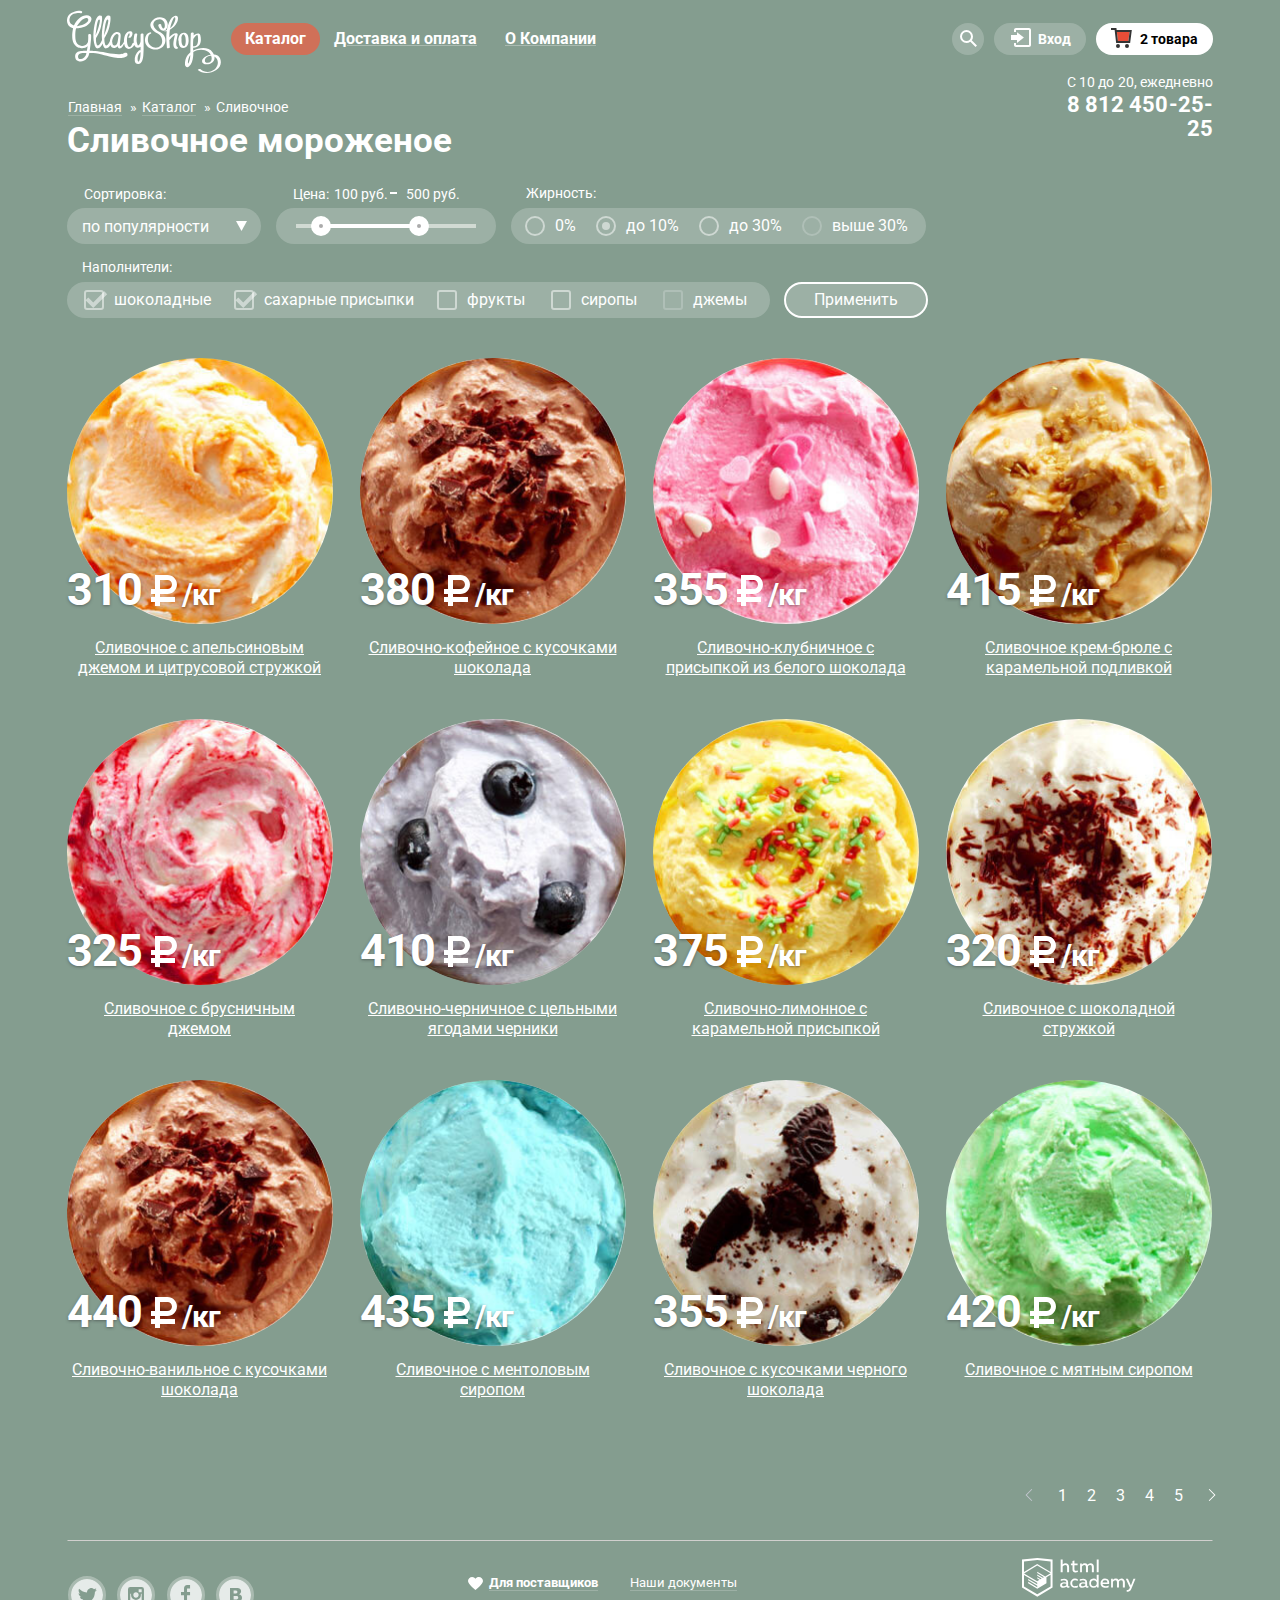
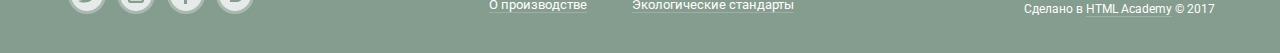
==== commit 5ea5a662: "fix bugs with indents, work with comments" ====
--- a/catalog.html
+++ b/catalog.html
@@ -12,7 +12,8 @@
         <header class="main-header">
           <nav class="header-nav">
             <a href="index.html" class="main-page-link">
-            <img class="top-header-logo" src="img/svg/logo-big.svg" width="154" height="64" alt="Логотип интернет-магазина мороженного &laquo;Gllacy Shop&raquo;"></a>
+            	<img class="top-header-logo" src="img/svg/logo-big.svg" width="154" height="64" alt="Логотип интернет-магазина мороженного &laquo;Gllacy Shop&raquo;">
+            </a>
             <ul class="header-left-navigation-list _inner-left-nav-list">
               <li class="header-left-navigation-item">
                 <a class="header-left-navigation-link __page-active">Каталог</a>
@@ -48,7 +49,7 @@
                     <path class="lens" fill="#FFF" d="M16.958 15.527L11.75 10.32A6.455 6.455 0 0 0 13 6.5 6.5 6.5 0 1 0 6.5 13a6.465 6.465 0 0 0 3.839-1.263l5.205 5.204 1.414-1.414zM6.5 11C4.019 11 2 8.981 2 6.5S4.019 2 6.5 2 11 4.019 11 6.5 8.981 11 6.5 11z"></path>
                   </svg>
                 </a>
-                <form action="#" method="POST">
+                <form action="https://echo.htmlacademy.ru" method="POST">
                   <label for="user-search" class="user-search-field"><span class="visually-hidden">Поиск</span>
                   	<input type="text" class="user-search-text common-inputs" id="user-search" name="user-search" placeholder="Что ищем?">
                   </label>									
@@ -81,7 +82,8 @@
                           <a href="#" class="forgot-password">Забыли пароль?</a>
                           <a href="#" class="new-registration">Новая регистрация</a>
                         </p>
-                        <input type="submit" name="form-enter-btn" class="form-enter-btn btn-red-shadow" value="Войти">
+                        <label for="form-enter-btn" class="visually-hidden">Войти</label>
+                        <input type="submit" name="form-enter-btn" id="form-enter-btn" class="form-enter-btn btn-red-shadow" value="Войти">
                       </div>
                     </form>
                   </li>
@@ -151,7 +153,7 @@
         <h1 class="content-title">Сливочное мороженое</h1>
         <section class="catalog-filters">
           <p class="visually-hidden">Фильтр товаров</p>
-          <form class="filters-block" method="get" action="https://echo.htmlacademy.ru">
+          <form class="filters-block" method="GET" action="https://echo.htmlacademy.ru">
             <div class="form-filters-top">
               <div class="select-wrap">
                 <span class="select-sort-title _sort-self-title">Сортировка:</span>
@@ -187,7 +189,7 @@
                   <ul class="radio-wrap-list">
                     <li class="radio-wrap-item">
                       <input class="fat-filter visually-hidden" type="radio" name="radio" id="fat_0">
-                      <label for="fat_0">0%</label>													
+                      <label for="fat_0">0%</label>
                     </li>
                     <li class="radio-wrap-item">
                       <input class="fat-filter visually-hidden" type="radio" name="radio" id="fat_10" checked>
@@ -464,7 +466,6 @@
             </a>
           </li>
         </ul>
-        <div class="footer-line"></div>
         <footer class="main-footer">
           <div class="footer-bottom">
             <ul class="social-list _social-inner">
@@ -525,7 +526,7 @@
             <div class="footer-copyright">
               <p class="footer-copyright-text">
                 <a class="go-to-htmlacademy" href="https://htmlacademy.ru/intensive/htmlcss">
-                <img src="img/svg/logo-htmlacademy-small.svg" alt="Логотип HTMLAcademy" width="120" height="39" class="footer-studio-logo">
+                	<img src="img/svg/logo-htmlacademy-small.svg" alt="Логотип HTMLAcademy" width="120" height="39" class="footer-studio-logo">
                 </a>
                 Сделано в <a class="footer-studio-label" href="https://htmlacademy.ru/intensive/htmlcss">HTML Academy</a> © 2017
               </p>
--- a/css/style.min.css
+++ b/css/style.min.css
@@ -1 +1 @@
-@import url(https://fonts.googleapis.com/css?family=Roboto:400,700&subset=cyrillic);html,body{margin:0;padding:0}body{font-family:'roboto','Arial',sans-serif;font-size:16px;line-height:20px}.main-content{color:#fff;background-color:#849d8f;background-image:url(../img/jpeg/ice-big.png);background-repeat:no-repeat;background-position:top center;-webkit-transition:background-image .5s ease,background-color .5s ease;-o-transition:background-image .5s ease,background-color .5s ease;transition:background-image .5s ease,background-color .5s ease}.site-wrapper{width:1200px;margin:0 auto}.main-content::before,.main-content::after{visibility:hidden;content:''}.main-content::before{background-image:url(../img/jpeg/ice-big-2.png)}.main-content::after{background-image:url(../img/jpeg/ice-big-3.png)}input[type='email'],.common-inputs,.feedback-area{min-width:345px;margin-right:5px;padding:10px;border:1px solid #b2b2b2;border-radius:5px;background-color:#fff;font-weight:600}::-webkit-input-placeholder{font-weight:400}:-ms-input-placeholder{font-weight:400}::-ms-input-placeholder{font-weight:400}::placeholder{font-weight:400}input[type='email']:-ms-input-placeholder{font-weight:400}input[type='email']:hover,.common-inputs:hover{-webkit-box-shadow:0 0 0 1px rgba(211,211,210,1) inset;box-shadow:0 0 0 1px rgba(211,211,210,1) inset}.header-left-navigation-list,.header-right-navigation-list,.catalog-item,.breadcrumbs-item,.pagination-item,.features-item,.user-login-list{list-style-type:none}.header-left-navigation-link,.main-navigation-link,.catalog-navigation-link,.page-number{font-weight:700;text-decoration:none;color:#fff;border-bottom:1px solid rgb(157,177,165)}.main-header{position:relative;-webkit-box-sizing:border-box;box-sizing:border-box;padding:10px 27px 0 27px}.header-nav{position:relative;display:-webkit-box;display:-ms-flexbox;display:flex;margin-right:auto;margin-left:auto;-webkit-box-align:center;-ms-flex-align:center;align-items:center;-ms-flex-wrap:wrap;flex-wrap:wrap}.top-header-logo{-ms-flex-item-align:start;align-self:flex-start}.header-left-navigation-list{display:-webkit-box;display:-ms-flexbox;display:flex;margin:0;margin-left:2px;padding:0;padding-left:8px;-webkit-box-align:center;-ms-flex-align:center;align-items:center;-ms-flex-wrap:wrap;flex-wrap:wrap}._inner-left-nav-list{margin-bottom:7px;margin-left:2px}.header-left-navigation-item{position:relative;padding-bottom:5px}.header-left-navigation-link{font-size:16px;line-height:18px;display:inline-block;vertical-align:baseline;padding:7px 14px;border-bottom:none;-webkit-text-decoration:underline solid rgba(255,255,255,.3);text-decoration:underline solid rgba(255,255,255,.3)}.__page-active{text-decoration:none;border-radius:20px;background-color:#d07058}.header-left-navigation-item:hover .header-left-navigation-link{color:#000;border-bottom:none;border-radius:25px;background-color:#fff}.header-left-navigation-link:not(.__page-active):active{color:#000;background-color:#eaeaea;box-shadow:inset 0 2px 2px 0 rgba(105,105,105,.9);-webkit-box-shadow:inset 0 2px 2px 0 rgba(105,105,105,.9)}.header-left-navigation-item:hover .dropdown-inner{display:block}.dropdown-inner{position:absolute;z-index:1;top:37px;display:none;overflow:hidden;width:145px;margin:0;padding:0;list-style:none;border-radius:5px;background-color:#f7f6f1;font-size:14px;line-height:16px}.dropdown-inner-item{width:100%}.dropdown-inner-link{display:inline-block;vertical-align:baseline;width:100%;padding:7px 15px;text-decoration:none;color:#000}.__link-active{background-color:#d07058;color:#fff}.__link-active:hover{color:#000}.dropdown-inner-link:not(.inner-title):hover{background-color:rgba(251,222,216,.9)}.dropdown-inner-link:not(.__link-active):not(.inner-title):active{background-color:rgba(246,181,165,.9)}.inner-title{font-weight:700;background-image:-webkit-gradient(linear,left top,left bottom,from(#d1d0ce),to(#d1d0ce));background-image:-webkit-linear-gradient(#d1d0ce,#d1d0ce);background-image:-o-linear-gradient(#d1d0ce,#d1d0ce);background-image:linear-gradient(#d1d0ce,#d1d0ce);background-repeat:no-repeat;background-position:left 7px bottom;background-size:128px 1px}.header-right-navigation-list{font-size:14px;line-height:16px;display:-webkit-box;display:-ms-flexbox;display:flex;width:450px;margin:0;margin-bottom:7px;margin-left:auto;padding:0;-webkit-box-pack:end;-ms-flex-pack:end;justify-content:flex-end;-webkit-box-align:center;-ms-flex-align:center;align-items:center;-ms-flex-wrap:wrap;flex-wrap:wrap}._main-list{margin-bottom:0}.header-right-navigation-item{position:relative;margin-left:10px;padding-bottom:5px}.header-right-navigation-item:hover .goods-of-basket{z-index:4;display:-webkit-box;display:-ms-flexbox;display:flex}.header-right-navigation-link{font-weight:700;display:inline-block;vertical-align:middle;text-decoration:none;color:#fff}.header-right-navigation-link:active{color:#000;background-color:#eaeaea;-webkit-box-shadow:inset 0 2px 2px 0 rgba(105,105,105,.9);box-shadow:inset 0 2px 2px 0 rgba(105,105,105,.9)}.user-search{position:relative;width:32px;height:32px;text-align:center;border-radius:50%;background-color:rgba(255,255,255,.2)}.header-right-navigation-item:hover .user-search,.header-right-navigation-item:hover .user-login,.header-right-navigation-item:hover .user-basket{cursor:pointer;color:#000;background-color:#fff}.user-search svg{position:absolute;top:7px;left:8px}.header-right-navigation-item:hover .lens,.header-right-navigation-item:hover .login,.header-right-navigation-item:hover .basket{fill:#000}.user-search-field{position:absolute;top:37px;right:0;display:none;padding:20px 10px;border-radius:5px;background-color:#f7f6f1;-webkit-box-shadow:0 10px 30px 0 rgba(0,0,0,.5);box-shadow:0 10px 30px 0 rgba(0,0,0,.5)}.header-right-navigation-item:hover .user-search-field{z-index:1;display:block}.header-right-navigation-item:hover{border-radius:20px}.user-search-field .user-search-text{width:310px;margin-right:0}.user-login{position:relative;-webkit-box-sizing:border-box;box-sizing:border-box;width:92px;padding-top:8px;padding-bottom:8px;padding-left:28px;text-align:center;border-radius:25px;background-color:rgba(255,255,255,.2)}.user-login svg{position:absolute;top:5px;left:17px}.user-login-list{position:relative;display:none}.header-right-navigation-item:hover .user-login-list{display:block}.user-login-form{position:absolute;z-index:1;top:5px;right:0;-webkit-box-sizing:border-box;box-sizing:border-box;width:275px;padding:20px 20px;border-radius:5px;background-color:#f7f6f1;-webkit-box-shadow:0 10px 30px 0 rgba(0,0,0,.5);box-shadow:0 10px 30px 0 rgba(0,0,0,.5)}.user-login-item{margin:0;margin-bottom:20px}.links-wrapper{display:-webkit-box;display:-ms-flexbox;display:flex;-webkit-box-orient:horizontal;-webkit-box-direction:reverse;-ms-flex-direction:row-reverse;flex-direction:row-reverse;-ms-flex-wrap:wrap;flex-wrap:wrap}.links-block{font-size:13px;line-height:24px;width:120px;margin:0;margin-left:15px}.links-block a{color:#000}.links-block a:hover,.footer-studio-label:hover,.footer-subnavigation-link:hover,.catalog-item-link:hover,.rubric-link:hover,.catalog-navigation-link:hover{color:#e84d37}.input-width{-webkit-box-sizing:border-box;box-sizing:border-box;min-width:100%}.form-enter-btn{font-weight:700;padding:17px 25px;text-align:center;color:#fff;border:none;border-radius:30px;background-image:-webkit-gradient(linear,left bottom,left top,from(#e74a35),to(#f26843));background-image:-webkit-linear-gradient(bottom,#e74a35,#f26843);background-image:-o-linear-gradient(bottom,#e74a35,#f26843);background-image:linear-gradient(to top,#e74a35,#f26843)}.user-basket{position:relative;-webkit-box-sizing:border-box;box-sizing:border-box;width:117px;padding-top:8px;padding-right:13px;padding-bottom:8px;padding-left:42px;text-align:center;border-radius:25px;background-color:rgba(255,255,255,.2)}.user-basket svg{position:absolute;top:5px;left:15px}._main-basket{width:100px}.__not-empty-basket{color:#000;background-color:#fff}.goods-of-basket{font-size:13px;line-height:16px;position:absolute;z-index:1;top:37px;right:0;display:-webkit-box;display:-ms-flexbox;display:flex;display:none;-webkit-box-orient:vertical;-webkit-box-direction:normal;-ms-flex-direction:column;flex-direction:column;-webkit-box-sizing:border-box;box-sizing:border-box;width:540px;padding:0;padding:25px 15px 5px 15px;list-style:none;color:#000;border-radius:5px;background-color:#f7f6f1;-webkit-box-shadow:0 10px 30px 0 rgba(0,0,0,.5);box-shadow:0 10px 30px 0 rgba(0,0,0,.5);-ms-flex-wrap:wrap;flex-wrap:wrap}.basket-goods-wrapper{position:relative}.basket-goods-list{display:-webkit-box;display:-ms-flexbox;display:flex;padding:0;list-style:inherit;-ms-flex-wrap:wrap;flex-wrap:wrap}.basket-line{position:absolute;left:0;width:500px;height:1px;background-color:#cacac7}.basket-goods-item{position:relative;display:-webkit-box;display:-ms-flexbox;display:flex;margin-bottom:35px;-webkit-box-align:center;-ms-flex-align:center;align-items:center}.goods-delete-btn{position:relative;left:-7px;display:inline-block;vertical-align:baseline;padding:10px;cursor:pointer;border:none;background:transparent}.goods-item-logo{width:32px;height:32px;margin-right:15px;margin-left:20px;border-radius:50%;background-repeat:no-repeat;background-size:cover}.goods-orange{background-image:url(../img/jpeg/ice-orange.jpg)}.goods-strawberry{background-image:url(../img/jpeg/ice-strawberry.jpg)}.goods-item-title{margin:0;margin-right:30px}.goods-delete-btn::before,.goods-delete-btn::after{position:absolute;top:10px;left:2px;display:inline-block;vertical-align:baseline;width:15px;height:1px;content:'';background-color:#000}.goods-delete-btn::before{-webkit-transform:rotate(45deg);-ms-transform:rotate(45deg);transform:rotate(45deg)}.goods-delete-btn::after{-webkit-transform:rotate(-45deg);-ms-transform:rotate(-45deg);transform:rotate(-45deg)}.goods-item-count{margin-right:30px}.goods-item-sum{color:#a6a6a5}.goods-summary-list{display:-webkit-box;display:-ms-flexbox;display:flex;width:180px;margin-top:10px;margin-left:auto;padding:0;list-style:none;-webkit-box-orient:vertical;-webkit-box-direction:normal;-ms-flex-direction:column;flex-direction:column;-webkit-box-pack:end;-ms-flex-pack:end;justify-content:flex-end}.goods-total-sum{font-size:15px;font-weight:700;line-height:18px;margin:0;margin-bottom:20px;text-align:right}.goods-purchase-btn{font-size:18px;font-weight:700;line-height:24px;padding:10px 15px;text-align:center;color:#fff;border:none;border-radius:30px;background-image:-webkit-gradient(linear,left bottom,left top,from(#e74a35),to(#f26843));background-image:-webkit-linear-gradient(bottom,#e74a35,#f26843);background-image:-o-linear-gradient(bottom,#e74a35,#f26843);background-image:linear-gradient(to top,#e74a35,#f26843)}.header-right-contacts{display:-webkit-box;display:-ms-flexbox;display:flex;-webkit-box-orient:vertical;-webkit-box-direction:normal;-ms-flex-direction:column;flex-direction:column;margin-left:auto;font-size:14px;line-height:16px;width:170px;text-align:right;letter-spacing:.1px;margin-top:0;margin-bottom:0}._inner-page-contacts{position:absolute;top:64px;right:0}.nav-working-time{margin-bottom:2px;text-align:right}.nav-working-tel{font-size:22px;font-weight:700;line-height:24px;display:inline-block;vertical-align:baseline;padding-top:3px}.visually-hidden{position:absolute;overflow:hidden;clip:rect(0 0 0 0);width:1px;height:1px;margin:-1px;padding:0;white-space:nowrap;border:0;-webkit-clip-path:inset(100%);clip-path:inset(100%)}.inner-content{background-image:none}.main-present{position:relative;margin-bottom:40px;padding-top:275px;text-align:center;color:#fff}.main-slider{position:relative;margin:0;text-align:center}.slider-list{margin:0;padding:0;list-style:none}.current-slide{display:none}.slide-title{font-size:60px;font-weight:800;line-height:60px;width:700px;margin:0 auto;margin-bottom:30px}.slider-controls{font-size:0;position:absolute;z-index:3;bottom:23px;left:27px}.slider-controls label{display:inline-block;vertical-align:top;width:17px;height:17px;margin-right:8px;cursor:pointer;border:2px solid #fff;border-radius:50%;background-color:transparent}.slider-controls label:hover{background-color:rgba(255,255,255,.3)}.pduct-1:checked~.main-content{background-color:#849d8f;background-image:url(../img/jpeg/ice-big.png)}.product-2:checked~.main-content{background-color:#8996a6;background-image:url(../img/jpeg/ice-big-2.png)}.product-3:checked~.main-content{background-color:#9d8b84;background-image:url(../img/jpeg/ice-big-3.png)}.product-1:checked~.main-content .raspberry-slide,.product-2:checked~.main-content .lemon-slide,.product-3:checked~.main-content .strawberry-slide{display:inline-block;vertical-align:baseline}.product-1:checked~.main-content label[for='product-1'],.product-2:checked~.main-content label[for='product-2'],.product-3:checked~.main-content label[for='product-3']{background-color:#fff}.btn-red-shadow{-webkit-box-shadow:0 2px 5px 0 rgba(160,32,11,.5);box-shadow:0 2px 5px 0 rgba(160,32,11,.5);text-shadow:0 2px 5px rgba(160,32,11,.5)}.btn-red-shadow:hover{cursor:pointer;background-color:#f17b64;background-image:none;-webkit-box-shadow:0 2px 5px 0 rgba(172,16,0,.9);box-shadow:0 2px 5px 0 rgba(172,16,0,.9);text-shadow:0 2px 10px rgba(160,32,11,.9)}.btn-red-shadow:active{cursor:pointer;outline:none;background-color:#f17b64;background-image:none;-webkit-box-shadow:inset 0 2px 5px 0 rgba(160,32,11,.5);box-shadow:inset 0 2px 5px 0 rgba(160,32,11,.5);text-shadow:0 2px 10px rgba(160,32,11,.9)}.slide-btn-link{font-size:32px;font-weight:600;line-height:41px;display:inline-block;vertical-align:top;padding:12px 41px;cursor:pointer;text-align:center;text-decoration:none;color:#fff;border:none;border-radius:40px;background-image:-webkit-gradient(linear,left bottom,left top,from(#e74a35),to(#f26843));background-image:-webkit-linear-gradient(bottom,#e74a35,#f26843);background-image:-o-linear-gradient(bottom,#e74a35,#f26843);background-image:linear-gradient(to top,#e74a35,#f26843)}.__current-slide{background-color:#fff}.promo-block{margin-bottom:40px}.promo-third-title{font-size:35px;font-weight:700;line-height:41px;margin:0}.promo-text{font-size:18px;line-height:22px;margin:0;padding-top:15px;padding-bottom:45px}.get-btn{font-size:18px;font-weight:700;line-height:24px;margin-left:auto;padding:10px 22px;text-align:center;text-decoration:none;color:#fff;border-radius:25px;-webkit-box-sizing:border-box;box-sizing:border-box;background-image:-webkit-gradient(linear,left bottom,left top,from(#e74a35),to(#f26843));background-image:-webkit-linear-gradient(bottom,#e74a35,#f26843);background-image:-o-linear-gradient(bottom,#e74a35,#f26843);background-image:linear-gradient(to top,#e74a35,#f26843)}.raspberries-get-btn{width:165px;-ms-flex-item-align:end;align-self:flex-end}.chokolate-get-btn{max-width:195px;-ms-flex-item-align:end;align-self:flex-end}.promo-list{display:-webkit-box;display:-ms-flexbox;display:flex;padding:0;-ms-flex-wrap:wrap;flex-wrap:wrap;-webkit-box-pack:justify;-ms-flex-pack:justify;justify-content:space-between}.promo-list-item{display:-webkit-box;display:-ms-flexbox;display:flex;-webkit-box-sizing:border-box;box-sizing:border-box;width:560px;padding:15px 20px;padding-bottom:25px;list-style-type:none;border-radius:15px;-webkit-box-orient:vertical;-webkit-box-direction:normal;-ms-flex-direction:column;flex-direction:column}.raspberries-bg{margin-left:27px;background-color:rgba(186,46,81,.9);background-image:url(../img/jpeg/raspberry-bg.jpg);background-repeat:no-repeat}.chokolate-bg{margin-right:27px;background-color:rgba(97,78,73,.9);background-image:url(../img/jpeg/chokolate-bg.jpg);background-repeat:no-repeat}.catalog-block{margin-bottom:45px;padding-left:28px}._main-catalog-block{margin-bottom:22px}.catalog-list{position:relative;left:-1px;display:-webkit-box;display:-ms-flexbox;display:flex;margin:0;margin-right:auto;margin-left:auto;padding-left:0;-ms-flex-wrap:wrap;flex-wrap:wrap;-webkit-box-pack:start;-ms-flex-pack:start;justify-content:flex-start}.catalog-item{position:relative;width:265px;text-align:center}.item-padding{padding-bottom:25px}.catalog-item:not(:nth-child(4n)){margin-right:28px}.item-before::before{position:absolute;z-index:4;content:url(../img/svg/icon-circle-hit.svg)}.catalog-item:hover::after{position:absolute;z-index:-1;top:-10px;left:-10px;width:285px;height:405px;content:'';border-radius:10px;background-color:rgba(255,255,255,.2);-webkit-box-shadow:0 5px 20px 0 rgba(0,0,0,.5);box-shadow:0 5px 20px 0 rgba(0,0,0,.5)}.catalog-item:hover{z-index:3}.catalog-item:hover .catalog-fast-preview{display:block}.catalog-item-img{z-index:5;border-radius:50%}.link-description{padding-right:5px;padding-left:5px}.catalog-item-link{z-index:5;text-align:center;color:#fff}.catalog-item-title{font-size:16px;font-weight:400;line-height:22px;z-index:5}.catalog-item-sum{font-size:45px;font-weight:700;line-height:54px;z-index:5;margin:0;margin-top:-66px;text-align:left;letter-spacing:-.8px;text-shadow:0 1px 3px rgba(49,50,53,.5)}.total-amount,.inner-amount{font-weight:400;position:relative;top:4px;left:-4px}.catalog-fast-preview{font-size:18px;font-weight:700;line-height:24px;position:absolute;right:32px;display:none;width:170px;padding:10px 20px;border-radius:25px;background-image:-webkit-gradient(linear,left bottom,left top,from(#e74a35),to(#f26843));background-image:-webkit-linear-gradient(bottom,#e74a35,#f26843);background-image:-o-linear-gradient(bottom,#e74a35,#f26843);background-image:linear-gradient(to top,#e74a35,#f26843)}.ice-weight{font-size:30px;font-weight:700;line-height:55px;position:relative;left:-12px}.about-info{width:1147px;margin-right:auto;margin-bottom:40px;margin-left:auto;color:#323232;border-radius:15px;background-color:rgba(231,218,192,.9);background-image:url(../img/jpeg/waffle-pattern.jpg)}.waffle-title{margin-bottom:22px;padding-top:25px;padding-left:20px}.gllacy-title{font-size:24px;font-weight:500;line-height:30px;letter-spacing:.2px}.features-list{position:relative;display:-webkit-box;display:-ms-flexbox;display:flex;margin:0;padding:0 26px 0 76px;-ms-flex-wrap:wrap;flex-wrap:wrap;-webkit-box-pack:justify;-ms-flex-pack:justify;justify-content:space-between}.features-item{font-size:16px;line-height:22px;position:relative;width:480px;margin-bottom:22px}.features-item::before{position:absolute;top:-15px;left:-55px}.features-eskimo-icon::before{content:url(../img/svg/icon-eskimo.svg)}.features-leaf-icon::before{content:url(../img/svg/icon-leaf.svg)}.features-cow-icon::before{content:url(../img/svg/icon-cow.svg)}.features-therm-icon::before{content:url(../img/svg/icon-thermometer.svg)}.blog-container{display:-webkit-box;display:-ms-flexbox;display:flex;margin-bottom:40px;-webkit-box-pack:center;-ms-flex-pack:center;justify-content:center}.subscription-block-rubric{display:-webkit-box;display:-ms-flexbox;display:flex;-webkit-box-sizing:border-box;box-sizing:border-box;width:560px;min-height:220px;margin-right:25px;padding:20px;border-radius:15px;background-color:rgba(243,208,215,.5);background-image:url(../img/jpeg/strawberry-bg.jpg);background-repeat:no-repeat;-webkit-box-orient:vertical;-webkit-box-direction:normal;-ms-flex-direction:column;flex-direction:column}.rubric-title{font-weight:600;margin-top:5px;margin-bottom:5px;color:#323232}.rubric-text{width:300px}.rubric-paragraph{margin:0}.rubric-link{font-size:24px;font-weight:700;line-height:30px;color:#323232}.subscription-block{-webkit-box-sizing:border-box;box-sizing:border-box;width:560px;padding:5px;color:#5a5a5a;border-radius:15px;background-image:-webkit-repeating-linear-gradient(135deg,#f8f7f4,#f8f7f4 10px,#92cdff 10px,#92cdff 20px,#f8f7f4 20px,#f8f7f4 30px,#fe9e90 30px,#fe9e90 40px);background-image:-o-repeating-linear-gradient(135deg,#f8f7f4,#f8f7f4 10px,#92cdff 10px,#92cdff 20px,#f8f7f4 20px,#f8f7f4 30px,#fe9e90 30px,#fe9e90 40px);background-image:repeating-linear-gradient(-45deg,#f8f7f4,#f8f7f4 10px,#92cdff 10px,#92cdff 20px,#f8f7f4 20px,#f8f7f4 30px,#fe9e90 30px,#fe9e90 40px)}.subscribe-info{font-size:16px;line-height:22px;margin:0;padding-top:5px;padding-bottom:34px}.subscribe-inner{-webkit-box-sizing:border-box;box-sizing:border-box;width:550px;min-height:210px;margin:auto;padding:25px 20px 20px 20px;border-radius:15px;background-color:#f8f7f4}.subscribe-mailing input[type='email']{padding:12px}.btn-sent-email,.btn-feedback-submit{font-size:18px;line-height:24px;width:130px;padding:11px 20px;color:#fff;border:none;border-radius:25px;background-image:-webkit-gradient(linear,left bottom,left top,from(#e74a35),to(#f26843));background-image:-webkit-linear-gradient(bottom,#e74a35,#f26843);background-image:-o-linear-gradient(bottom,#e74a35,#f26843);background-image:linear-gradient(to top,#e74a35,#f26843)}.main-footer{position:relative;padding-bottom:30px}.address-container{margin:-368px 28px 0 auto;display:-webkit-box;display:-ms-flexbox;display:flex;-webkit-box-sizing:border-box;box-sizing:border-box;width:300px;padding-top:10px;padding-left:25px;color:#323232;border-radius:15px;background-color:#fff;-webkit-box-orient:vertical;-webkit-box-direction:normal;-ms-flex-direction:column;flex-direction:column}.address-normal{font-size:14px;line-height:20px;margin:0}.address-normal:first-child{width:155px;margin-top:20px}.address-normal:nth-child(3){margin-top:20px;margin-bottom:3px}.time-interval{margin-top:3px}.address-bold{font-size:18px;font-weight:700;line-height:24px;width:225px;margin:0}.address-bold:last-child{padding-bottom:5px}.callback-btn{font-size:18px;line-height:24px;width:198px;margin-top:23px;margin-bottom:30px;margin-left:-1px;padding-top:10px;padding-right:27px;padding-bottom:10px;padding-left:27px;text-align:right;text-decoration:none;color:#fff;border-radius:24px;background-image:-webkit-gradient(linear,left bottom,left top,from(#e74a35),to(#f26843));background-image:-webkit-linear-gradient(bottom,#e74a35,#f26843);background-image:-o-linear-gradient(bottom,#e74a35,#f26843);background-image:linear-gradient(to top,#e74a35,#f26843)}.map-container-pin{position:relative;min-height:430px;background-image:url(../img/jpeg/map.jpg);background-size:cover;background-repeat:no-repeat;z-index:1;font-size:0;line-height:0}.map-container-pin::before{position:absolute;top:140px;left:265px;content:url(../img/jpeg/icon-pin.png)}.interactive-map{position:relative;z-index:-1;border:none}.social-list,.footer-subnavigation{list-style-type:none}.footer-bottom{display:-webkit-box;display:-ms-flexbox;display:flex;margin-right:25px;margin-left:24px}.social-list{display:-webkit-box;display:-ms-flexbox;display:flex;-ms-flex-wrap:wrap;flex-wrap:wrap;width:195px;margin:35px 0 0 0;padding:0;-ms-flex-pack:distribute;justify-content:space-around}._social-inner{margin-top:36px}.social-item:nth-child(1){position:relative;top:0;left:-1px}.social-item:nth-child(2){position:relative;top:0;left:-1px}.footer-subnavigation{font-size:13px;line-height:18px;display:-webkit-box;display:-ms-flexbox;display:flex;width:310px;margin:34px auto 9px 230px;padding:0;-ms-flex-wrap:wrap;flex-wrap:wrap;-webkit-box-pack:start;-ms-flex-pack:start;justify-content:flex-start}.footer-subnavigation-item:nth-child(1){position:relative;margin-right:32px;padding-bottom:4px}.footer-subnavigation-item:nth-child(3){margin-right:45px}.social-btn{display:inline-block;vertical-align:baseline;width:32px;height:32px;border:3px solid rgba(255,255,255,.3);border-radius:50%}.social-btn:hover{cursor:pointer;border-color:rgba(218,226,222,.9)}.social-btn:hover .twitter,.social-btn:hover .instagram,.social-btn:hover .facebook,.social-btn:hover .vkontakte{fill:#fff}.footer-subnavigation-link{font-size:13px;line-height:18px;width:160px;text-decoration:none;color:#fff;border-bottom:1px solid rgba(255,255,255,.2)}.footer-link-heart{font-weight:700}.footer-link-heart::before{position:absolute;top:3px;left:-21px;content:url(../img/svg/icon-heart.svg)}.footer-copyright{margin-left:auto}.footer-copyright-text{font-size:12px;line-height:18px;position:relative;margin:0;margin-top:60px}.footer-studio-logo{position:absolute;top:-42px;left:-8px}.footer-studio-label{text-decoration:none;color:#fff;border-bottom:1px solid rgba(255,255,255,.2)}.feedback-form{position:relative;display:-webkit-box;display:-ms-flexbox;display:flex;-webkit-box-sizing:border-box;box-sizing:border-box;width:475px;padding-top:20px;padding-left:20px;color:#333;border-radius:20px;background-color:#fff;-webkit-box-orient:vertical;-webkit-box-direction:normal;-ms-flex-direction:column;flex-direction:column}.feedback-title{font-size:24px;font-weight:700;line-height:28px;display:inline-block;vertical-align:baseline;margin:0;margin-bottom:20px;text-align:left}.feedback-btn-close{position:absolute;right:15px;display:inline-block;vertical-align:baseline;padding:10px;cursor:pointer;border:none;background:transparent}.feedback-btn-close::before,.feedback-btn-close::after{position:absolute;top:9px;left:-3px;display:inline-block;vertical-align:baseline;width:25px;height:2px;content:'';background-color:#000}.feedback-btn-close::before{-webkit-transform:rotate(45deg);-ms-transform:rotate(45deg);transform:rotate(45deg)}.feedback-btn-close::after{-webkit-transform:rotate(-45deg);-ms-transform:rotate(-45deg);transform:rotate(-45deg)}.feedback-name,.feedback-email,.feedback-area{display:block;margin-bottom:20px}.feedback-name,.feedback-email{width:265px}.btn-feedback-submit{margin-bottom:20px;margin-left:55%}.breadcrumbs{display:-webkit-box;display:-ms-flexbox;display:flex;margin:0;margin-top:20px;margin-bottom:5px;margin-left:28px;padding:0;-ms-flex-wrap:wrap;flex-wrap:wrap}.breadcrumbs-item{font-size:14px;line-height:16px;margin-right:10px}.breadcrumbs-item:not(:last-child)::after{position:relative;left:5px;content:'»'}.catalog-filters{margin-bottom:40px;margin-left:27px}.form-filters-top{display:-webkit-box;display:-ms-flexbox;display:flex;margin-bottom:13px}.select-wrap{position:relative;display:-webkit-box;display:-ms-flexbox;display:flex;width:194px;margin-right:15px;-webkit-box-orient:vertical;-webkit-box-direction:normal;-ms-flex-direction:column;flex-direction:column}.select-sort{padding:10px 0 8px 15px;color:#fff;border:none;border-radius:20px;background-color:rgba(255,255,255,.2);-webkit-appearance:none;-moz-appearance:none;appearance:none}.select-sort::-ms-expand{display:none}.select-sort-title,.checkbox-wrap-title{font-size:14px;line-height:16px;margin-bottom:6px;padding-left:15px}._sort-self-title{margin-top:5px;margin-left:2px}.select-sort-item{color:#000}.select-sort:hover{cursor:pointer;color:#000}.select-sort:hover+.select-arrow-down .icon-down{cursor:pointer;fill:#000}.select-arrow-down{position:absolute;top:40px;right:14px}.range-wrap{position:relative;display:-webkit-box;display:-ms-flexbox;display:flex;width:220px;margin-right:15px;-webkit-box-orient:vertical;-webkit-box-direction:normal;-ms-flex-direction:column;flex-direction:column}.range-wrap::after{position:absolute;top:11px;left:114px;width:7px;height:2px;content:'';background-color:#fff}.price-min,.price-max{width:65px;border:none;background-color:transparent;-webkit-appearance:none;-moz-appearance:none;appearance:none}.price-min::-webkit-input-placeholder,.price-max::-webkit-input-placeholder{color:#fff}.price-min:-ms-input-placeholder,.price-max:-ms-input-placeholder{color:#fff}.price-min::-ms-input-placeholder,.price-max::-ms-input-placeholder{color:#fff}.price-min::placeholder,.price-max::placeholder{color:#fff}.range-title{font-size:14px;line-height:16px;position:relative;left:5px;margin-top:4px;margin-bottom:5px}.range-duo-title{padding-left:12px}.range-scale{padding:16px 20px;border-radius:20px;background-color:rgba(255,255,255,.2)}.range-total{width:180px;height:4px;background:#d1dad3}.range-limit{width:100px;height:4px;margin-left:25px;background-color:#fff}.switch-first,.switch-second{position:absolute;top:35px;width:4px;height:4px;border:8px solid #fff;border-radius:50%;background-color:#ababab}.switch-first{left:35px}.switch-second{right:67px}.switch-first:hover,.switch-second:hover{width:6px;height:6px;cursor:pointer;-webkit-box-shadow:0 0 3px 0 #000;box-shadow:0 0 3px 0 #000}.form-filters-bottom{display:-webkit-box;display:-ms-flexbox;display:flex;-ms-flex-wrap:wrap;flex-wrap:wrap}.checkbox-wrap{width:703px}.checkbox-list{display:-webkit-box;display:-ms-flexbox;display:flex;margin:0;padding:0;list-style:none;-ms-flex-wrap:wrap;flex-wrap:wrap}.checkbox-list-item:not(:last-child){padding-right:18px}.checkbox-list-item:nth-child(3){padding-right:21px}.checkbox-list-item:nth-child(4){padding-right:21px}.extends+label::before{content:'';position:absolute;top:0;left:5px;width:16px;height:16px;opacity:.5;border:2px solid #fff;border-radius:3px}.extends:checked+label::after{position:absolute;top:0;left:2px;opacity:.5;content:url(../img/svg/checkbox-on.svg)}.extends+label:hover::before{opacity:1}.extends:checked+label:hover::after{opacity:1}.extends:disabled+label::before{opacity:.2}.radio-wrap{width:415px;padding-top:2px}.radio-wrap-title{font-size:14px;line-height:16px;padding-left:15px}.filters-background{margin-top:5px;padding:8px 12px;padding-right:0;border-radius:20px;background-color:rgba(255,255,255,.2)}.radio-wrap-list{position:relative;display:-webkit-box;display:-ms-flexbox;display:flex;margin:0;padding:0;list-style:none;-ms-flex-wrap:wrap;flex-wrap:wrap}.radio-wrap-item{padding-right:18px;padding-left:32px}.radio-wrap-item label{position:relative;display:block;cursor:pointer}.fat-filter+label::before{position:absolute;top:0;left:-30px;width:16px;height:16px;content:'';opacity:.5;border:2px solid #fff;border-radius:50%}.fat-filter:checked+label::after{position:absolute;top:6px;left:-24px;width:8px;height:8px;content:'';opacity:.5;border-radius:50%;background-color:#fff}.fat-filter+label:hover::before{opacity:1}.fat-filter:checked+label:hover::after{opacity:1}.fat-filter:disabled+label::before,.fat-filter:disabled+label::after{opacity:.2}.fat-filter:focus+label,.extends:focus+label{outline:2px solid rgb(104,151,199)}.checkbox-list-item label{position:relative;display:block;cursor:pointer;padding-left:35px}.form-accept-btn{width:144px;margin-left:14px;padding:7px;color:#fff;border:2px solid #fff;border-radius:20px;background-color:rgba(255,255,255,.2);-ms-flex-item-align:end;align-self:flex-end}.form-accept-btn:hover{cursor:pointer;color:#000;background-color:#fff}.form-accept-btn:active{color:#000;border:none;background-color:#eaeaea;-webkit-box-shadow:inset 0 2px 2px 0 rgba(105,105,105,.9);box-shadow:inset 0 2px 2px 0 rgba(105,105,105,.9)}.catalog-navigation-link{font-weight:400}.current-page-link{border-bottom:none}.current-page-link:hover{color:inherit}.content-title{font-size:35px;line-height:41px;margin:0;margin-bottom:20px;margin-left:27px}.catalog-page-list{position:relative;display:-webkit-box;display:-ms-flexbox;display:flex;padding-left:0;-ms-flex-pack:distribute;justify-content:space-around;-ms-flex-wrap:wrap;flex-wrap:wrap}.catalog-pagination{display:-webkit-box;display:-ms-flexbox;display:flex;width:220px;margin-left:auto;padding:0;-ms-flex-wrap:wrap;flex-wrap:wrap}.pagination-item:first-child{position:relative;left:-5px}.pagination-item:last-child{margin-left:5px}.page-number{font-weight:400;padding:5px 10px;border-bottom:none;border-radius:50%}.page-number:hover{font-weight:700;cursor:pointer;color:#000;background-color:rgba(255,255,255,.2)}.page-number:active{background-color:#fff}.previous-page svg{-webkit-transform:rotate(180deg);-ms-transform:rotate(180deg);transform:rotate(180deg)}.next-page,.previous-page{padding:5px 10px;border-radius:50%;text-decoration:none}.previous-page:hover{cursor:pointer;background-color:rgba(255,255,255,.2)}.next-page:hover{cursor:pointer;color:#000;background-color:rgba(255,255,255,.2)}.next-page:active,.previous-page:active{background-color:#fff}.footer-line{width:1150px;height:1px;margin-top:32px;margin-right:auto;margin-left:auto;background-color:#d1d0ce}.fixed-wrap{position:fixed;z-index:5;top:0;left:0;display:block;visibility:hidden;overflow:auto;width:100%;height:100%;-webkit-transition:1000ms;-o-transition:1000ms;transition:1000ms;opacity:0;background-color:rgba(0,0,0,.7)}.fixed-wrap._show{visibility:visible;opacity:1}.fixed-wrap__modal{text-align:center;white-space:nowrap}.fixed-wrap__modal::after{content:'';display:inline-block;vertical-align:middle;height:100%}.modal{display:inline-block;vertical-align:middle}.feedback-area{margin:0 20px 20px 0}+@import url(https://fonts.googleapis.com/css?family=Roboto:400,700&subset=cyrillic);html,body{margin:0;padding:0}body{font-family:'roboto','Arial',sans-serif;font-size:16px;line-height:20px}.main-content{color:#fff;background-color:#849d8f;background-image:url(../img/jpeg/ice-big.png);background-repeat:no-repeat;background-position:top center;-webkit-transition:background-image .5s ease,background-color .5s ease;-o-transition:background-image .5s ease,background-color .5s ease;transition:background-image .5s ease,background-color .5s ease}.site-wrapper{width:1200px;margin:0 auto}.main-content::before,.main-content::after{visibility:hidden;content:''}.main-content::before{background-image:url(../img/jpeg/ice-big-2.png)}.main-content::after{background-image:url(../img/jpeg/ice-big-3.png)}input[type='email'],.common-inputs,.feedback-area{min-width:345px;margin-right:5px;padding:10px;border:1px solid #b2b2b2;border-radius:5px;background-color:#fff;font-weight:700}::-webkit-input-placeholder{font-weight:400}:-ms-input-placeholder{font-weight:400}::-ms-input-placeholder{font-weight:400}::placeholder{font-weight:400}input[type='email']:-ms-input-placeholder{font-weight:400}input[type='email']:hover,.common-inputs:hover{-webkit-box-shadow:0 0 0 1px rgba(211,211,210,1) inset;box-shadow:0 0 0 1px rgba(211,211,210,1) inset}.header-left-navigation-list,.header-right-navigation-list,.catalog-item,.breadcrumbs-item,.pagination-item,.features-item,.user-login-list{list-style-type:none}.header-left-navigation-link,.main-navigation-link,.catalog-navigation-link,.page-number{font-weight:700;text-decoration:none;color:#fff;border-bottom:1px solid rgb(157,177,165)}.main-header{position:relative;-webkit-box-sizing:border-box;box-sizing:border-box;padding:10px 27px 0 27px}.header-nav{position:relative;display:-webkit-box;display:-ms-flexbox;display:flex;margin-right:auto;margin-left:auto;-webkit-box-align:center;-ms-flex-align:center;align-items:center;-ms-flex-wrap:wrap;flex-wrap:wrap}.top-header-logo{-ms-flex-item-align:start;align-self:flex-start}.header-left-navigation-list{display:-webkit-box;display:-ms-flexbox;display:flex;margin:0;margin-left:2px;padding:0;padding-left:8px;-webkit-box-align:center;-ms-flex-align:center;align-items:center;-ms-flex-wrap:wrap;flex-wrap:wrap}._inner-left-nav-list{margin-bottom:7px;margin-left:2px}.header-left-navigation-item{position:relative;padding-bottom:5px}.header-left-navigation-link{font-size:16px;line-height:18px;display:inline-block;vertical-align:baseline;padding:7px 14px;border-bottom:none;-webkit-text-decoration:underline solid rgba(255,255,255,.3);text-decoration:underline solid rgba(255,255,255,.3)}.__page-active{text-decoration:none;border-radius:20px;background-color:#d07058}.header-left-navigation-item:hover .header-left-navigation-link{color:#000;border-bottom:none;border-radius:25px;background-color:#fff}.header-left-navigation-link:not(.__page-active):active{color:#000;background-color:#eaeaea;-webkit-box-shadow:inset 0 2px 2px 0 rgba(105,105,105,.9);box-shadow:inset 0 2px 2px 0 rgba(105,105,105,.9)}.header-left-navigation-item:hover .dropdown-inner{display:block}.dropdown-inner{position:absolute;z-index:1;top:37px;display:none;overflow:hidden;width:145px;margin:0;padding:0;list-style:none;border-radius:5px;background-color:#f7f6f1;font-size:14px;line-height:16px}.dropdown-inner-item{width:100%}.dropdown-inner-link{display:inline-block;vertical-align:baseline;width:100%;padding:7px 15px;text-decoration:none;color:#000}.__link-active{background-color:#d07058;color:#fff}.__link-active:hover{color:#000}.dropdown-inner-link:not(.inner-title):hover{background-color:rgba(251,222,216,.9)}.dropdown-inner-link:not(.__link-active):not(.inner-title):active{background-color:rgba(246,181,165,.9)}.inner-title{font-weight:700;background-image:-webkit-gradient(linear,left top,left bottom,from(#d1d0ce),to(#d1d0ce));background-image:-webkit-linear-gradient(#d1d0ce,#d1d0ce);background-image:-o-linear-gradient(#d1d0ce,#d1d0ce);background-image:linear-gradient(#d1d0ce,#d1d0ce);background-repeat:no-repeat;background-position:left 7px bottom;background-size:128px 1px}.header-right-navigation-list{font-size:14px;line-height:16px;display:-webkit-box;display:-ms-flexbox;display:flex;width:450px;margin:0;margin-bottom:7px;margin-left:auto;padding:0;-webkit-box-pack:end;-ms-flex-pack:end;justify-content:flex-end;-webkit-box-align:center;-ms-flex-align:center;align-items:center;-ms-flex-wrap:wrap;flex-wrap:wrap}._main-list{margin-bottom:0}.header-right-navigation-item{position:relative;margin-left:10px;padding-bottom:5px}.header-right-navigation-item:hover .goods-of-basket{z-index:4;display:-webkit-box;display:-ms-flexbox;display:flex}.header-right-navigation-link{font-weight:700;display:inline-block;vertical-align:middle;text-decoration:none;color:#fff}.header-right-navigation-link:active{color:#000;background-color:#eaeaea;-webkit-box-shadow:inset 0 2px 2px 0 rgba(105,105,105,.9);box-shadow:inset 0 2px 2px 0 rgba(105,105,105,.9)}.user-search{position:relative;width:32px;height:32px;text-align:center;border-radius:50%;background-color:rgba(255,255,255,.2)}.header-right-navigation-item:hover .user-search,.header-right-navigation-item:hover .user-login,.header-right-navigation-item:hover .user-basket{cursor:pointer;color:#000;background-color:#fff}.user-search svg{position:absolute;top:7px;left:8px}.header-right-navigation-item:hover .lens,.header-right-navigation-item:hover .login,.header-right-navigation-item:hover .basket{fill:#000}.user-search-field{position:absolute;top:37px;right:0;display:none;padding:20px 10px;border-radius:5px;background-color:#f7f6f1;-webkit-box-shadow:0 10px 30px 0 rgba(0,0,0,.5);box-shadow:0 10px 30px 0 rgba(0,0,0,.5)}.header-right-navigation-item:hover .user-search-field{z-index:1;display:block}.header-right-navigation-item:hover{border-radius:20px}.user-search-field .user-search-text{width:310px;margin-right:0}.user-login{position:relative;-webkit-box-sizing:border-box;box-sizing:border-box;width:92px;padding-top:8px;padding-bottom:8px;padding-left:28px;text-align:center;border-radius:25px;background-color:rgba(255,255,255,.2)}.user-login svg{position:absolute;top:5px;left:17px}.user-login-list{position:relative;display:none}.header-right-navigation-item:hover .user-login-list{display:block}.user-login-form{position:absolute;z-index:1;top:5px;right:0;-webkit-box-sizing:border-box;box-sizing:border-box;width:275px;padding:20px 20px;border-radius:5px;background-color:#f7f6f1;-webkit-box-shadow:0 10px 30px 0 rgba(0,0,0,.5);box-shadow:0 10px 30px 0 rgba(0,0,0,.5)}.user-login-item{margin:0;margin-bottom:20px}.links-wrapper{display:-webkit-box;display:-ms-flexbox;display:flex;-webkit-box-orient:horizontal;-webkit-box-direction:reverse;-ms-flex-direction:row-reverse;flex-direction:row-reverse;-ms-flex-wrap:wrap;flex-wrap:wrap}.links-block{font-size:13px;line-height:24px;width:120px;margin:0;margin-left:15px}.links-block a{color:#000}.links-block a:hover,.footer-studio-label:hover,.footer-subnavigation-link:hover,.catalog-item-link:hover,.rubric-link:hover,.catalog-navigation-link:hover{color:#e84d37}.input-width{-webkit-box-sizing:border-box;box-sizing:border-box;min-width:100%}.form-enter-btn{font-weight:700;padding:17px 25px;text-align:center;color:#fff;border:none;border-radius:30px;background-image:-webkit-gradient(linear,left bottom,left top,from(#e74a35),to(#f26843));background-image:-webkit-linear-gradient(bottom,#e74a35,#f26843);background-image:-o-linear-gradient(bottom,#e74a35,#f26843);background-image:linear-gradient(to top,#e74a35,#f26843)}.user-basket{position:relative;-webkit-box-sizing:border-box;box-sizing:border-box;width:117px;padding-top:8px;padding-right:13px;padding-bottom:8px;padding-left:42px;text-align:center;border-radius:25px;background-color:rgba(255,255,255,.2)}.user-basket svg{position:absolute;top:5px;left:15px}._main-basket{width:100px}.__not-empty-basket{color:#000;background-color:#fff}.goods-of-basket{font-size:13px;line-height:16px;position:absolute;z-index:1;top:37px;right:0;display:-webkit-box;display:-ms-flexbox;display:flex;display:none;-webkit-box-orient:vertical;-webkit-box-direction:normal;-ms-flex-direction:column;flex-direction:column;-webkit-box-sizing:border-box;box-sizing:border-box;width:540px;padding:0;padding:25px 15px 5px 15px;list-style:none;color:#000;border-radius:5px;background-color:#f7f6f1;-webkit-box-shadow:0 10px 30px 0 rgba(0,0,0,.5);box-shadow:0 10px 30px 0 rgba(0,0,0,.5);-ms-flex-wrap:wrap;flex-wrap:wrap}.basket-goods-wrapper{position:relative}.basket-goods-list{display:-webkit-box;display:-ms-flexbox;display:flex;padding:0;list-style:inherit;-ms-flex-wrap:wrap;flex-wrap:wrap}.basket-line{position:absolute;left:0;width:500px;height:1px;background-color:#cacac7}.basket-goods-item{position:relative;display:-webkit-box;display:-ms-flexbox;display:flex;margin-bottom:35px;-webkit-box-align:center;-ms-flex-align:center;align-items:center}.goods-delete-btn{position:relative;left:-7px;display:inline-block;vertical-align:baseline;padding:10px;cursor:pointer;border:none;background:transparent}.goods-item-logo{width:32px;height:32px;margin-right:15px;margin-left:20px;border-radius:50%;background-repeat:no-repeat;background-size:cover}.goods-orange{background-image:url(../img/jpeg/ice-orange.jpg)}.goods-strawberry{background-image:url(../img/jpeg/ice-strawberry.jpg)}.goods-item-title{margin:0;margin-right:30px}.goods-delete-btn::before,.goods-delete-btn::after{position:absolute;top:10px;left:2px;display:inline-block;vertical-align:baseline;width:15px;height:1px;content:'';background-color:#000}.goods-delete-btn::before{-webkit-transform:rotate(45deg);-ms-transform:rotate(45deg);transform:rotate(45deg)}.goods-delete-btn::after{-webkit-transform:rotate(-45deg);-ms-transform:rotate(-45deg);transform:rotate(-45deg)}.goods-item-count{margin-right:30px}.goods-item-sum{color:#a6a6a5}.goods-summary-list{display:-webkit-box;display:-ms-flexbox;display:flex;width:180px;margin-top:10px;margin-left:auto;padding:0;list-style:none;-webkit-box-orient:vertical;-webkit-box-direction:normal;-ms-flex-direction:column;flex-direction:column;-webkit-box-pack:end;-ms-flex-pack:end;justify-content:flex-end}.goods-total-sum{font-size:15px;font-weight:700;line-height:18px;margin:0;margin-bottom:20px;text-align:right}.goods-purchase-btn{font-size:18px;font-weight:700;line-height:24px;padding:10px 15px;text-align:center;color:#fff;border:none;border-radius:30px;background-image:-webkit-gradient(linear,left bottom,left top,from(#e74a35),to(#f26843));background-image:-webkit-linear-gradient(bottom,#e74a35,#f26843);background-image:-o-linear-gradient(bottom,#e74a35,#f26843);background-image:linear-gradient(to top,#e74a35,#f26843)}.header-right-contacts{display:-webkit-box;display:-ms-flexbox;display:flex;-webkit-box-orient:vertical;-webkit-box-direction:normal;-ms-flex-direction:column;flex-direction:column;margin-left:auto;font-size:14px;line-height:16px;width:170px;text-align:right;letter-spacing:.1px;margin-top:0;margin-bottom:0}._inner-page-contacts{position:absolute;top:64px;right:0}.nav-working-time{margin-bottom:2px;text-align:right}.nav-working-tel{font-size:22px;font-weight:700;line-height:24px;display:inline-block;vertical-align:baseline;padding-top:3px}.visually-hidden{position:absolute;overflow:hidden;clip:rect(0 0 0 0);width:1px;height:1px;margin:-1px;padding:0;white-space:nowrap;border:0;-webkit-clip-path:inset(100%);clip-path:inset(100%)}.inner-content{background-image:none}.main-present{position:relative;margin-bottom:40px;padding-top:275px;text-align:center;color:#fff}.main-slider{position:relative;margin:0;text-align:center}.slider-list{margin:0;padding:0;list-style:none}.current-slide{display:none}.slide-title{font-size:60px;font-weight:800;line-height:60px;width:700px;margin:0 auto;margin-bottom:30px}.slider-controls{font-size:0;position:absolute;z-index:3;bottom:23px;left:27px}.slider-controls label{display:inline-block;vertical-align:top;width:17px;height:17px;margin-right:8px;cursor:pointer;border:2px solid #fff;border-radius:50%;background-color:transparent}.slider-controls label:hover{background-color:rgba(255,255,255,.3)}.pduct-1:checked~.main-content{background-color:#849d8f;background-image:url(../img/jpeg/ice-big.png)}.product-2:checked~.main-content{background-color:#8996a6;background-image:url(../img/jpeg/ice-big-2.png)}.product-3:checked~.main-content{background-color:#9d8b84;background-image:url(../img/jpeg/ice-big-3.png)}.product-1:checked~.main-content .raspberry-slide,.product-2:checked~.main-content .lemon-slide,.product-3:checked~.main-content .strawberry-slide{display:inline-block;vertical-align:baseline}.product-1:checked~.main-content label[for='product-1'],.product-2:checked~.main-content label[for='product-2'],.product-3:checked~.main-content label[for='product-3']{background-color:#fff}.btn-red-shadow{-webkit-box-shadow:0 2px 5px 0 rgba(160,32,11,.5);box-shadow:0 2px 5px 0 rgba(160,32,11,.5);text-shadow:0 2px 5px rgba(160,32,11,.5)}.btn-red-shadow:hover{cursor:pointer;background-color:#f17b64;background-image:none;-webkit-box-shadow:0 2px 5px 0 rgba(172,16,0,.9);box-shadow:0 2px 5px 0 rgba(172,16,0,.9);text-shadow:0 2px 10px rgba(160,32,11,.9)}.btn-red-shadow:active{cursor:pointer;outline:none;background-color:#f17b64;background-image:none;-webkit-box-shadow:inset 0 2px 5px 0 rgba(160,32,11,.5);box-shadow:inset 0 2px 5px 0 rgba(160,32,11,.5);text-shadow:0 2px 10px rgba(160,32,11,.9)}.slide-btn-link{font-size:32px;font-weight:700;line-height:41px;display:inline-block;vertical-align:top;padding:12px 41px;cursor:pointer;text-align:center;text-decoration:none;color:#fff;border:none;border-radius:40px;background-image:-webkit-gradient(linear,left bottom,left top,from(#e74a35),to(#f26843));background-image:-webkit-linear-gradient(bottom,#e74a35,#f26843);background-image:-o-linear-gradient(bottom,#e74a35,#f26843);background-image:linear-gradient(to top,#e74a35,#f26843)}.__current-slide{background-color:#fff}.promo-block{margin-bottom:40px}.promo-third-title{font-size:35px;font-weight:700;line-height:41px;margin:0}.promo-text{font-size:18px;line-height:22px;margin:0;padding-top:15px;padding-bottom:45px}.get-btn{font-size:18px;font-weight:700;line-height:24px;margin-left:auto;padding:10px 22px;text-align:center;text-decoration:none;color:#fff;border-radius:25px;-webkit-box-sizing:border-box;box-sizing:border-box;background-image:-webkit-gradient(linear,left bottom,left top,from(#e74a35),to(#f26843));background-image:-webkit-linear-gradient(bottom,#e74a35,#f26843);background-image:-o-linear-gradient(bottom,#e74a35,#f26843);background-image:linear-gradient(to top,#e74a35,#f26843)}.raspberries-get-btn{width:165px;-ms-flex-item-align:end;align-self:flex-end}.chokolate-get-btn{max-width:195px;-ms-flex-item-align:end;align-self:flex-end}.promo-list{display:-webkit-box;display:-ms-flexbox;display:flex;padding:0;-ms-flex-wrap:wrap;flex-wrap:wrap;-webkit-box-pack:justify;-ms-flex-pack:justify;justify-content:space-between}.promo-list-item{display:-webkit-box;display:-ms-flexbox;display:flex;-webkit-box-sizing:border-box;box-sizing:border-box;width:560px;padding:15px 20px;padding-bottom:25px;list-style-type:none;border-radius:15px;-webkit-box-orient:vertical;-webkit-box-direction:normal;-ms-flex-direction:column;flex-direction:column}.raspberries-bg{margin-left:27px;background-color:rgba(186,46,81,.9);background-image:url(../img/jpeg/raspberry-bg.jpg);background-repeat:no-repeat}.chokolate-bg{margin-right:27px;background-color:rgba(97,78,73,.9);background-image:url(../img/jpeg/chokolate-bg.jpg);background-repeat:no-repeat}.catalog-block{margin-bottom:45px;padding-left:28px}._main-catalog-block{margin-bottom:22px}.catalog-list{position:relative;left:-1px;display:-webkit-box;display:-ms-flexbox;display:flex;margin:0;margin-right:auto;margin-left:auto;padding-left:0;-ms-flex-wrap:wrap;flex-wrap:wrap;-webkit-box-pack:start;-ms-flex-pack:start;justify-content:flex-start}.catalog-item{position:relative;width:265px;text-align:center}.item-padding{padding-bottom:25px}.catalog-item:not(:nth-child(4n)){margin-right:28px}.item-before::before{position:absolute;z-index:4;content:url(../img/svg/icon-circle-hit.svg)}.catalog-item:hover::after{position:absolute;z-index:-1;top:-10px;left:-10px;width:285px;height:405px;content:'';border-radius:10px;background-color:rgba(255,255,255,.2);-webkit-box-shadow:0 5px 20px 0 rgba(0,0,0,.5);box-shadow:0 5px 20px 0 rgba(0,0,0,.5)}.catalog-item:hover{z-index:3}.catalog-item:hover .catalog-fast-preview{display:block}.catalog-item-img{z-index:5;border-radius:50%}.link-description{padding-right:5px;padding-left:5px}.catalog-item-link{z-index:5;text-align:center;color:#fff}.catalog-item-title{font-size:16px;font-weight:400;line-height:22px;z-index:5}.catalog-item-sum{font-size:45px;font-weight:700;line-height:54px;z-index:5;margin:0;margin-top:-66px;text-align:left;letter-spacing:-.8px;text-shadow:0 1px 3px rgba(49,50,53,.5)}.total-amount,.inner-amount{font-weight:400;position:relative;top:4px;left:-4px}.catalog-fast-preview{font-size:18px;font-weight:700;line-height:24px;position:absolute;right:32px;display:none;width:170px;padding:10px 20px;border-radius:25px;background-image:-webkit-gradient(linear,left bottom,left top,from(#e74a35),to(#f26843));background-image:-webkit-linear-gradient(bottom,#e74a35,#f26843);background-image:-o-linear-gradient(bottom,#e74a35,#f26843);background-image:linear-gradient(to top,#e74a35,#f26843)}.ice-weight{font-size:30px;font-weight:700;line-height:55px;position:relative;left:-12px}.about-info{width:1147px;margin-right:auto;margin-bottom:40px;margin-left:auto;color:#323232;border-radius:15px;background-color:rgba(231,218,192,.9);background-image:url(../img/jpeg/waffle-pattern.jpg)}.waffle-title{margin-bottom:22px;padding-top:25px;padding-left:20px}.gllacy-title{font-size:24px;font-weight:500;line-height:30px;letter-spacing:.2px}.features-list{position:relative;display:-webkit-box;display:-ms-flexbox;display:flex;margin:0;padding:0 26px 0 76px;-ms-flex-wrap:wrap;flex-wrap:wrap;-webkit-box-pack:justify;-ms-flex-pack:justify;justify-content:space-between}.features-item{font-size:16px;line-height:22px;position:relative;width:480px;margin-bottom:22px}.features-item::before{position:absolute;top:-15px;left:-55px}.features-eskimo-icon::before{content:url(../img/svg/icon-eskimo.svg)}.features-leaf-icon::before{content:url(../img/svg/icon-leaf.svg)}.features-cow-icon::before{content:url(../img/svg/icon-cow.svg)}.features-therm-icon::before{content:url(../img/svg/icon-thermometer.svg)}.blog-container{display:-webkit-box;display:-ms-flexbox;display:flex;margin-bottom:40px;-webkit-box-pack:center;-ms-flex-pack:center;justify-content:center}.subscription-block-rubric{display:-webkit-box;display:-ms-flexbox;display:flex;-webkit-box-sizing:border-box;box-sizing:border-box;width:560px;min-height:220px;margin-right:25px;padding:20px;border-radius:15px;background-color:rgba(243,208,215,.5);background-image:url(../img/jpeg/strawberry-bg.jpg);background-repeat:no-repeat;-webkit-box-orient:vertical;-webkit-box-direction:normal;-ms-flex-direction:column;flex-direction:column}.rubric-title{font-weight:700;margin-top:5px;margin-bottom:5px;color:#323232}.rubric-text{width:300px}.rubric-paragraph{margin:0}.rubric-link{font-size:24px;font-weight:700;line-height:30px;color:#323232}.subscription-block{-webkit-box-sizing:border-box;box-sizing:border-box;width:560px;padding:5px;color:#5a5a5a;border-radius:15px;background-image:-webkit-repeating-linear-gradient(135deg,#f8f7f4,#f8f7f4 10px,#92cdff 10px,#92cdff 20px,#f8f7f4 20px,#f8f7f4 30px,#fe9e90 30px,#fe9e90 40px);background-image:-o-repeating-linear-gradient(135deg,#f8f7f4,#f8f7f4 10px,#92cdff 10px,#92cdff 20px,#f8f7f4 20px,#f8f7f4 30px,#fe9e90 30px,#fe9e90 40px);background-image:repeating-linear-gradient(-45deg,#f8f7f4,#f8f7f4 10px,#92cdff 10px,#92cdff 20px,#f8f7f4 20px,#f8f7f4 30px,#fe9e90 30px,#fe9e90 40px)}.subscribe-info{font-size:16px;line-height:22px;margin:0;padding-top:5px;padding-bottom:34px}.subscribe-inner{-webkit-box-sizing:border-box;box-sizing:border-box;width:550px;min-height:210px;margin:auto;padding:25px 20px 20px 20px;border-radius:15px;background-color:#f8f7f4}.subscribe-mailing input[type='email']{padding:12px}.btn-sent-email,.btn-feedback-submit{font-size:18px;line-height:24px;width:130px;padding:11px 20px;color:#fff;border:none;border-radius:25px;background-image:-webkit-gradient(linear,left bottom,left top,from(#e74a35),to(#f26843));background-image:-webkit-linear-gradient(bottom,#e74a35,#f26843);background-image:-o-linear-gradient(bottom,#e74a35,#f26843);background-image:linear-gradient(to top,#e74a35,#f26843)}.main-footer{position:relative;padding-bottom:30px}.main-footer::before{content:'';position:absolute;top:0;left:50%;-webkit-transform:translateX(-50%);-ms-transform:translateX(-50%);transform:translateX(-50%);width:1145px;height:1px;background-color:#d1d0ce}.address-container{margin:-368px 28px 0 auto;display:-webkit-box;display:-ms-flexbox;display:flex;-webkit-box-sizing:border-box;box-sizing:border-box;width:300px;padding-top:10px;padding-left:25px;color:#323232;border-radius:15px;background-color:#fff;-webkit-box-orient:vertical;-webkit-box-direction:normal;-ms-flex-direction:column;flex-direction:column}.address-normal{font-size:14px;line-height:20px;margin:0}.address-normal:first-child{width:155px;margin-top:20px}.address-normal:nth-child(3){margin-top:20px;margin-bottom:3px}.time-interval{margin-top:3px}.address-bold{font-size:18px;font-weight:700;line-height:24px;width:225px;margin:0}.address-bold:last-child{padding-bottom:5px}.callback-btn{font-size:18px;line-height:24px;width:198px;margin-top:23px;margin-bottom:30px;margin-left:-1px;padding:10px 27px 10px 27px;text-align:right;text-decoration:none;color:#fff;border-radius:24px;background-image:-webkit-gradient(linear,left bottom,left top,from(#e74a35),to(#f26843));background-image:-webkit-linear-gradient(bottom,#e74a35,#f26843);background-image:-o-linear-gradient(bottom,#e74a35,#f26843);background-image:linear-gradient(to top,#e74a35,#f26843)}.map-container-pin{position:relative;min-height:430px;background-image:url(../img/jpeg/map.jpg);background-size:cover;background-repeat:no-repeat;z-index:1;font-size:0;line-height:0}.map-container-pin::before{position:absolute;top:140px;left:265px;content:url(../img/jpeg/icon-pin.png)}.interactive-map{position:relative;z-index:-1;border:none}.social-list,.footer-subnavigation{list-style-type:none}.footer-bottom{display:-webkit-box;display:-ms-flexbox;display:flex;margin-right:25px;margin-left:24px}.social-list{display:-webkit-box;display:-ms-flexbox;display:flex;-ms-flex-wrap:wrap;flex-wrap:wrap;width:195px;margin:35px 0 0 0;padding:0;-ms-flex-pack:distribute;justify-content:space-around}._social-inner{margin-top:36px}.social-item:nth-child(1){position:relative;top:0;left:-1px}.social-item:nth-child(2){position:relative;top:0;left:-1px}.footer-subnavigation{font-size:13px;line-height:18px;display:-webkit-box;display:-ms-flexbox;display:flex;width:310px;margin:34px auto 9px 230px;padding:0;-ms-flex-wrap:wrap;flex-wrap:wrap;-webkit-box-pack:start;-ms-flex-pack:start;justify-content:flex-start}.footer-subnavigation-item:nth-child(1){position:relative;margin-right:32px;padding-bottom:4px}.footer-subnavigation-item:nth-child(3){margin-right:45px}.social-btn{display:inline-block;vertical-align:baseline;width:32px;height:32px;border:3px solid rgba(255,255,255,.3);border-radius:50%}.social-btn:hover{cursor:pointer;border-color:rgba(218,226,222,.9)}.social-btn:hover .twitter,.social-btn:hover .instagram,.social-btn:hover .facebook,.social-btn:hover .vkontakte{fill:#fff}.footer-subnavigation-link{font-size:13px;line-height:18px;width:160px;text-decoration:none;color:#fff;border-bottom:1px solid rgba(255,255,255,.2)}.footer-link-heart{font-weight:700}.footer-link-heart::before{position:absolute;top:3px;left:-21px;content:url(../img/svg/icon-heart.svg)}.footer-copyright{margin-left:auto}.footer-copyright-text{font-size:12px;line-height:18px;position:relative;margin:0;margin-top:60px}.footer-studio-logo{position:absolute;top:-42px;left:-8px}.footer-studio-label{text-decoration:none;color:#fff;border-bottom:1px solid rgba(255,255,255,.2)}.feedback-form{position:relative;display:-webkit-box;display:-ms-flexbox;display:flex;-webkit-box-sizing:border-box;box-sizing:border-box;width:475px;padding-top:20px;padding-left:20px;color:#333;border-radius:20px;background-color:#fff;-webkit-box-orient:vertical;-webkit-box-direction:normal;-ms-flex-direction:column;flex-direction:column}.feedback-title{font-size:24px;font-weight:700;line-height:28px;display:inline-block;vertical-align:baseline;margin:0;margin-bottom:20px;text-align:left}.feedback-btn-close{position:absolute;right:15px;display:inline-block;vertical-align:baseline;padding:10px;cursor:pointer;border:none;background:transparent}.feedback-btn-close::before,.feedback-btn-close::after{position:absolute;top:9px;left:-3px;display:inline-block;vertical-align:baseline;width:25px;height:2px;content:'';background-color:#000}.feedback-btn-close::before{-webkit-transform:rotate(45deg);-ms-transform:rotate(45deg);transform:rotate(45deg)}.feedback-btn-close::after{-webkit-transform:rotate(-45deg);-ms-transform:rotate(-45deg);transform:rotate(-45deg)}.feedback-name,.feedback-email,.feedback-area{display:block;margin-bottom:20px}.feedback-name,.feedback-email{width:265px}.btn-feedback-submit{margin-bottom:20px;margin-left:55%}.breadcrumbs{display:-webkit-box;display:-ms-flexbox;display:flex;margin:0;margin-top:20px;margin-bottom:5px;margin-left:28px;padding:0;-ms-flex-wrap:wrap;flex-wrap:wrap}.breadcrumbs-item{font-size:14px;line-height:16px;margin-right:10px}.breadcrumbs-item:not(:last-child)::after{position:relative;left:5px;content:'»'}.catalog-filters{margin-bottom:40px;margin-left:27px}.form-filters-top{display:-webkit-box;display:-ms-flexbox;display:flex;margin-bottom:13px}.select-wrap{position:relative;display:-webkit-box;display:-ms-flexbox;display:flex;width:194px;margin-right:15px;-webkit-box-orient:vertical;-webkit-box-direction:normal;-ms-flex-direction:column;flex-direction:column}.select-sort{padding:10px 0 8px 15px;color:#fff;border:none;border-radius:20px;background-color:rgba(255,255,255,.2);-webkit-appearance:none;-moz-appearance:none;appearance:none}.select-sort::-ms-expand{display:none}.select-sort-title,.checkbox-wrap-title{font-size:14px;line-height:16px;margin-bottom:6px;padding-left:15px}._sort-self-title{margin-top:5px;margin-left:2px}.select-sort-item{color:#000}.select-sort:hover{cursor:pointer;color:#000}.select-sort:hover+.select-arrow-down .icon-down{cursor:pointer;fill:#000}.select-arrow-down{position:absolute;top:40px;right:14px}.range-wrap{position:relative;display:-webkit-box;display:-ms-flexbox;display:flex;width:220px;margin-right:15px;-webkit-box-orient:vertical;-webkit-box-direction:normal;-ms-flex-direction:column;flex-direction:column}.range-wrap::after{position:absolute;top:11px;left:114px;width:7px;height:2px;content:'';background-color:#fff}.price-min,.price-max{width:65px;border:none;background-color:transparent;-webkit-appearance:none;-moz-appearance:none;appearance:none}.price-min::-webkit-input-placeholder,.price-max::-webkit-input-placeholder{color:#fff}.price-min:-ms-input-placeholder,.price-max:-ms-input-placeholder{color:#fff}.price-min::-ms-input-placeholder,.price-max::-ms-input-placeholder{color:#fff}.price-min::placeholder,.price-max::placeholder{color:#fff}.range-title{font-size:14px;line-height:16px;position:relative;left:5px;margin-top:4px;margin-bottom:5px}.range-duo-title{padding-left:12px}.range-scale{padding:16px 20px;border-radius:20px;background-color:rgba(255,255,255,.2)}.range-total{width:180px;height:4px;background:#d1dad3}.range-limit{width:100px;height:4px;margin-left:25px;background-color:#fff}.switch-first,.switch-second{position:absolute;top:35px;width:4px;height:4px;border:8px solid #fff;border-radius:50%;background-color:#ababab}.switch-first{left:35px}.switch-second{right:67px}.switch-first:hover,.switch-second:hover{width:6px;height:6px;cursor:pointer;-webkit-box-shadow:0 0 3px 0 #000;box-shadow:0 0 3px 0 #000}.form-filters-bottom{display:-webkit-box;display:-ms-flexbox;display:flex;-ms-flex-wrap:wrap;flex-wrap:wrap}.checkbox-wrap{width:703px}.checkbox-list{display:-webkit-box;display:-ms-flexbox;display:flex;margin:0;padding:0;list-style:none;-ms-flex-wrap:wrap;flex-wrap:wrap}.checkbox-list-item:not(:last-child){padding-right:18px}.checkbox-list-item:nth-child(3){padding-right:21px}.checkbox-list-item:nth-child(4){padding-right:21px}.extends+label::before{content:'';position:absolute;top:0;left:5px;width:16px;height:16px;opacity:.5;border:2px solid #fff;border-radius:3px}.extends:checked+label::after{position:absolute;top:0;left:2px;opacity:.5;content:url(../img/svg/checkbox-on.svg)}.extends+label:hover::before{opacity:1}.extends:checked+label:hover::after{opacity:1}.extends:disabled+label::before{opacity:.2}.radio-wrap{width:415px;padding-top:2px}.radio-wrap-title{font-size:14px;line-height:16px;padding-left:15px}.filters-background{margin-top:5px;padding:8px 12px;padding-right:0;border-radius:20px;background-color:rgba(255,255,255,.2)}.radio-wrap-list{position:relative;display:-webkit-box;display:-ms-flexbox;display:flex;margin:0;padding:0;list-style:none;-ms-flex-wrap:wrap;flex-wrap:wrap}.radio-wrap-item{padding-right:18px;padding-left:32px}.radio-wrap-item label{position:relative;display:block;cursor:pointer}.fat-filter+label::before{position:absolute;top:0;left:-30px;width:16px;height:16px;content:'';opacity:.5;border:2px solid #fff;border-radius:50%}.fat-filter:checked+label::after{position:absolute;top:6px;left:-24px;width:8px;height:8px;content:'';opacity:.5;border-radius:50%;background-color:#fff}.fat-filter+label:hover::before{opacity:1}.fat-filter:checked+label:hover::after{opacity:1}.fat-filter:disabled+label::before,.fat-filter:disabled+label::after{opacity:.2}.fat-filter:focus+label,.extends:focus+label{outline:2px solid rgb(104,151,199)}.checkbox-list-item label{position:relative;display:block;cursor:pointer;padding-left:35px}.form-accept-btn{width:144px;margin-left:14px;padding:7px;color:#fff;border:2px solid #fff;border-radius:20px;background-color:rgba(255,255,255,.2);-ms-flex-item-align:end;align-self:flex-end}.form-accept-btn:hover{cursor:pointer;color:#000;background-color:#fff}.form-accept-btn:active{color:#000;border:none;background-color:#eaeaea;-webkit-box-shadow:inset 0 2px 2px 0 rgba(105,105,105,.9);box-shadow:inset 0 2px 2px 0 rgba(105,105,105,.9)}.catalog-navigation-link{font-weight:400}.current-page-link{border-bottom:none}.current-page-link:hover{color:inherit}.content-title{font-size:35px;line-height:41px;margin:0;margin-bottom:20px;margin-left:27px}.catalog-page-list{position:relative;display:-webkit-box;display:-ms-flexbox;display:flex;padding-left:0;-ms-flex-pack:distribute;justify-content:space-around;-ms-flex-wrap:wrap;flex-wrap:wrap}.catalog-pagination{display:-webkit-box;display:-ms-flexbox;display:flex;width:220px;margin-left:auto;margin-bottom:34px;padding:0;-ms-flex-wrap:wrap;flex-wrap:wrap}.pagination-item:first-child{position:relative;left:-5px}.pagination-item:last-child{margin-left:5px}.page-number{font-weight:400;padding:5px 10px;border-bottom:none;border-radius:50%}.page-number:hover{font-weight:700;cursor:pointer;color:#000;background-color:rgba(255,255,255,.2)}.page-number:active{background-color:#fff}.previous-page svg{-webkit-transform:rotate(180deg);-ms-transform:rotate(180deg);transform:rotate(180deg)}.next-page,.previous-page{padding:5px 10px;border-radius:50%;text-decoration:none}.previous-page:hover{cursor:pointer;background-color:rgba(255,255,255,.2)}.next-page:hover{cursor:pointer;color:#000;background-color:rgba(255,255,255,.2)}.next-page:active,.previous-page:active{background-color:#fff}.fixed-wrap{position:fixed;z-index:5;top:0;left:0;display:block;visibility:hidden;overflow:auto;width:100%;height:100%;-webkit-transition:1000ms;-o-transition:1000ms;transition:1000ms;opacity:0;background-color:rgba(0,0,0,.7)}.fixed-wrap._show{visibility:visible;opacity:1}.fixed-wrap__modal{text-align:center;white-space:nowrap}.fixed-wrap__modal::after{content:'';display:inline-block;vertical-align:middle;height:100%}.modal{display:inline-block;vertical-align:middle}.feedback-area{margin:0 20px 20px 0}